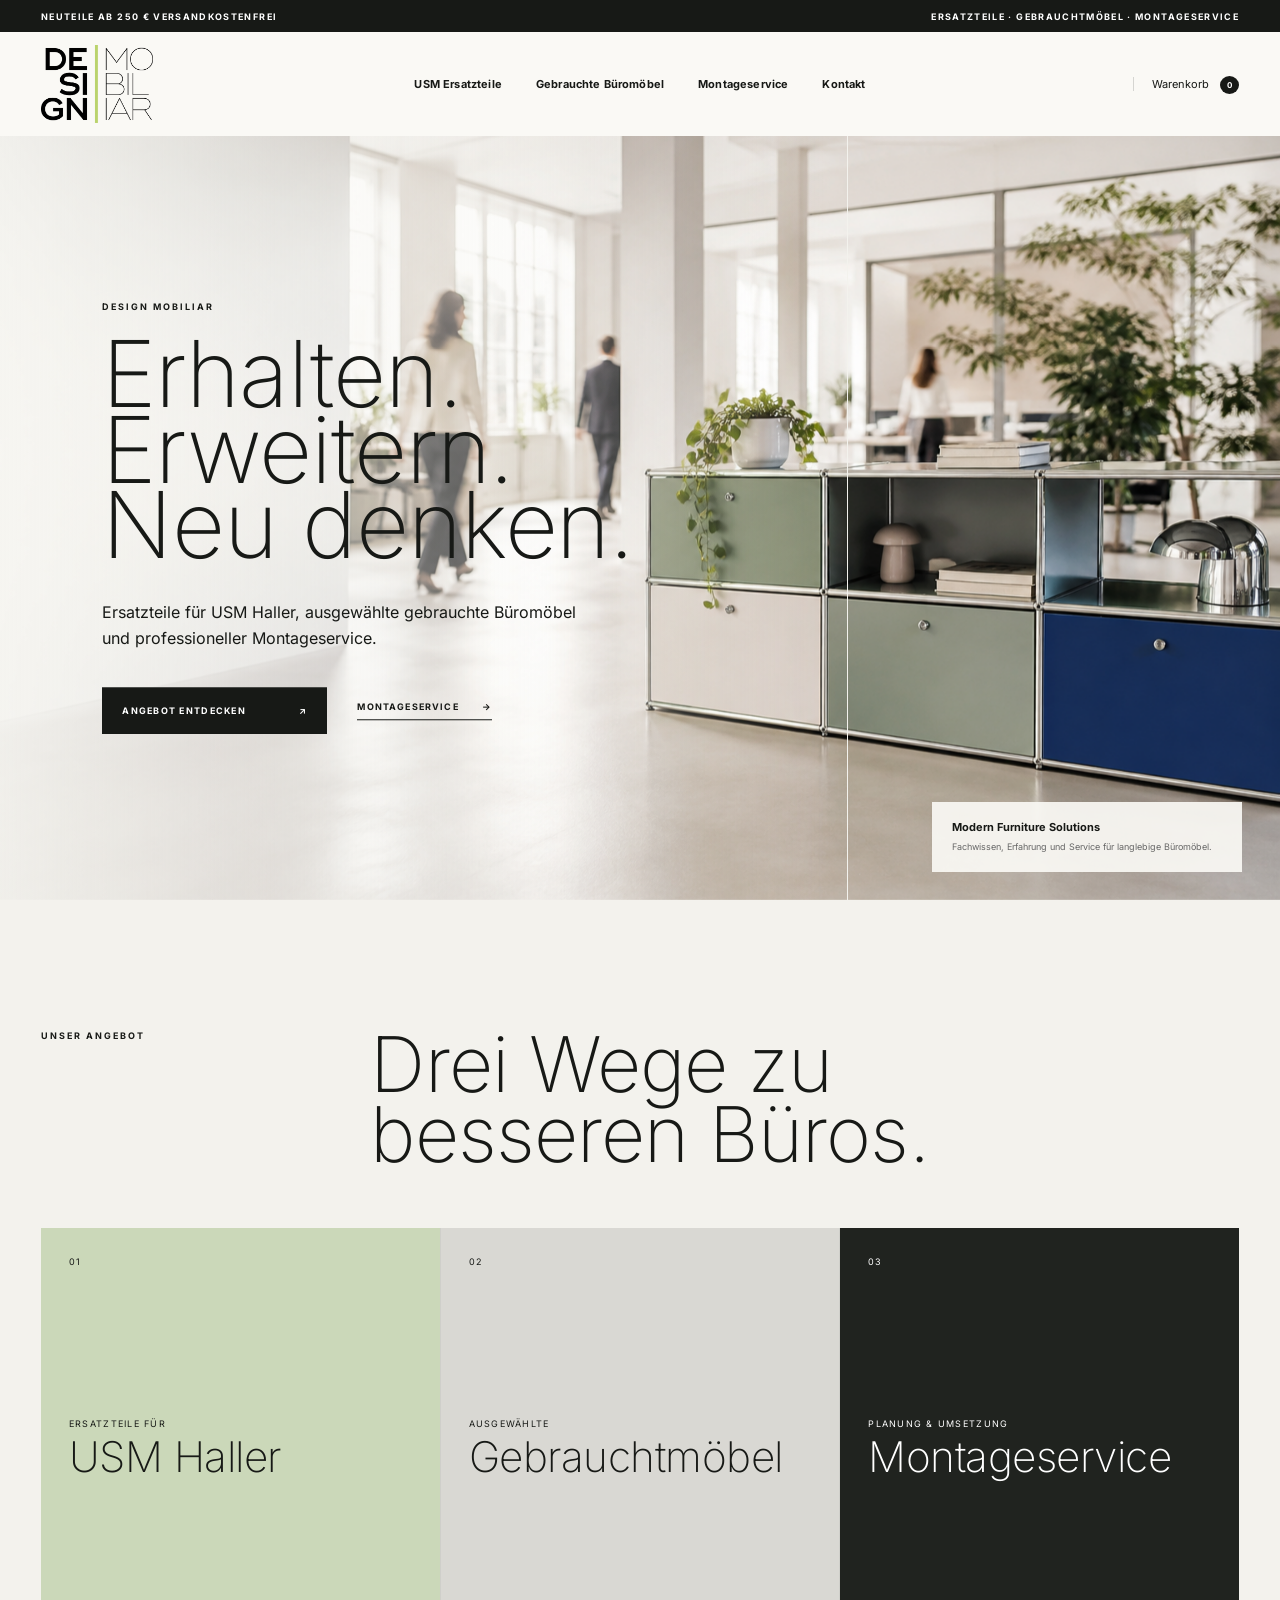
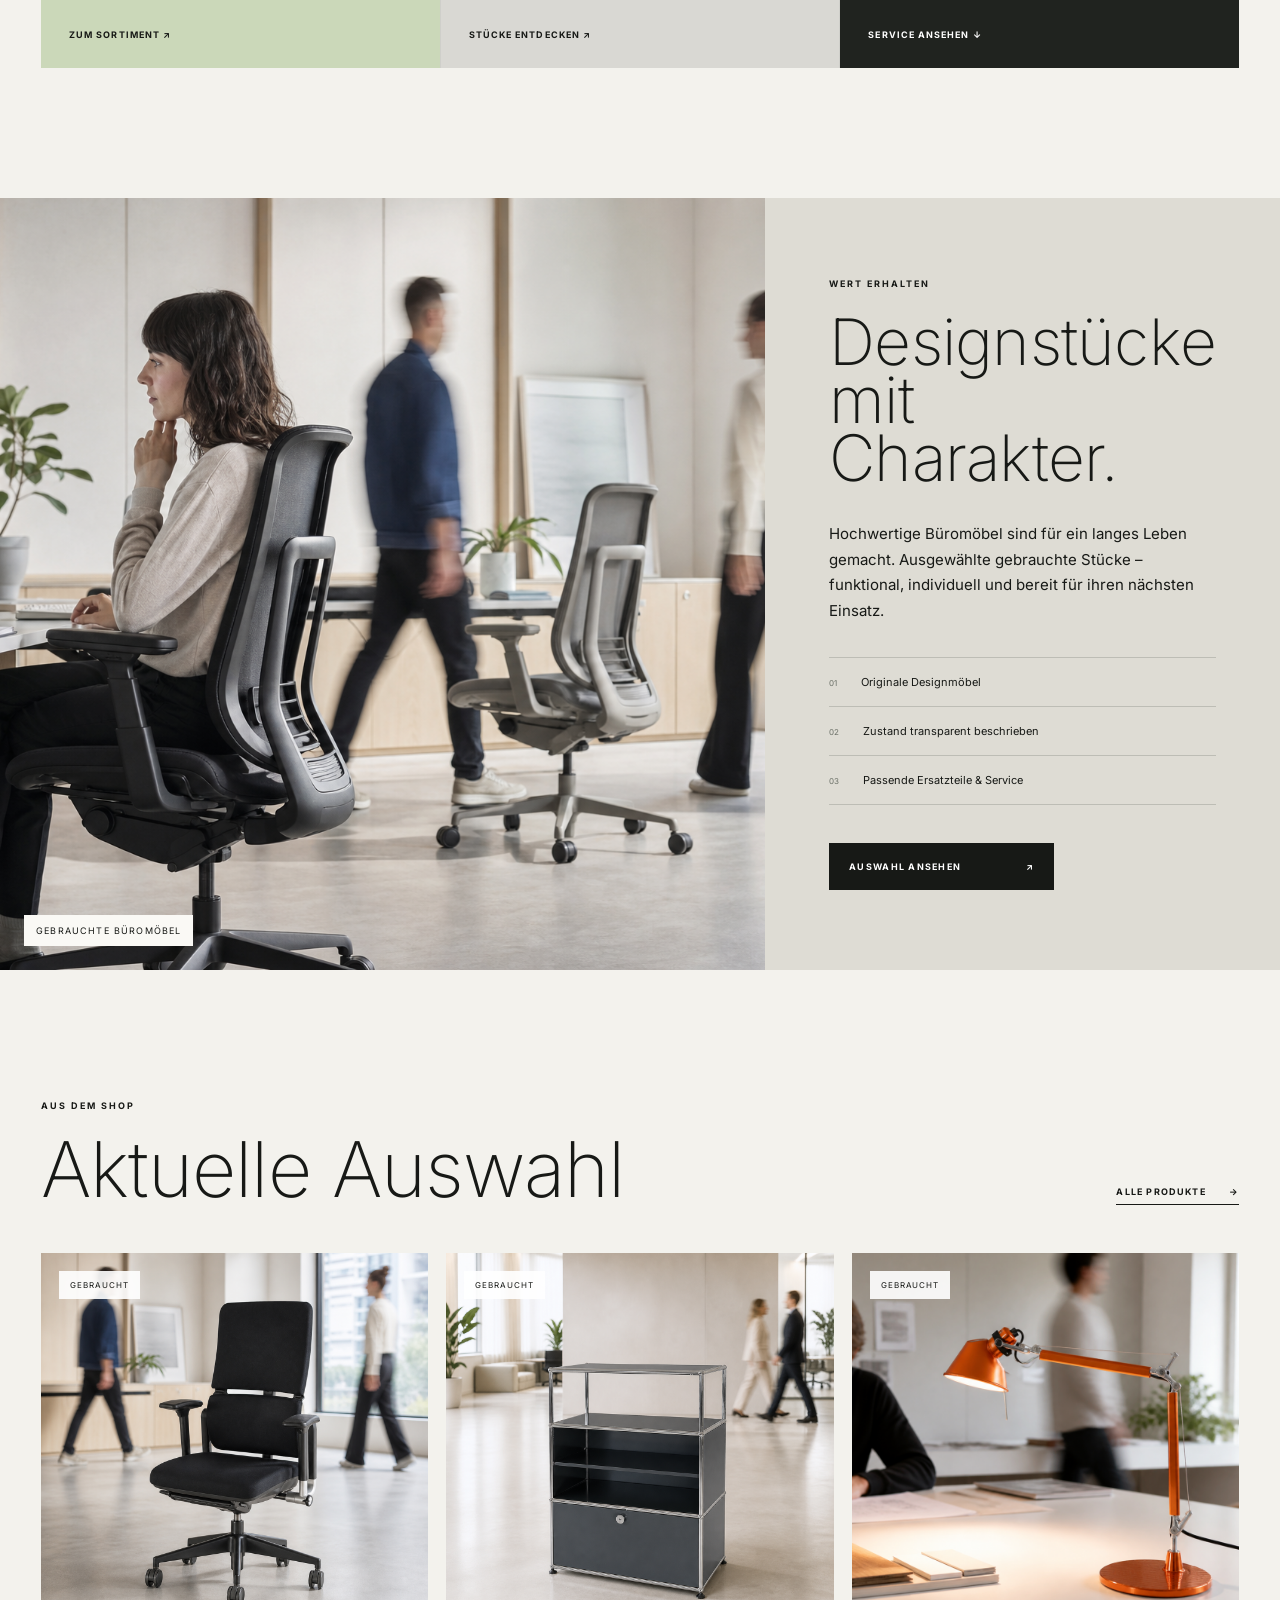
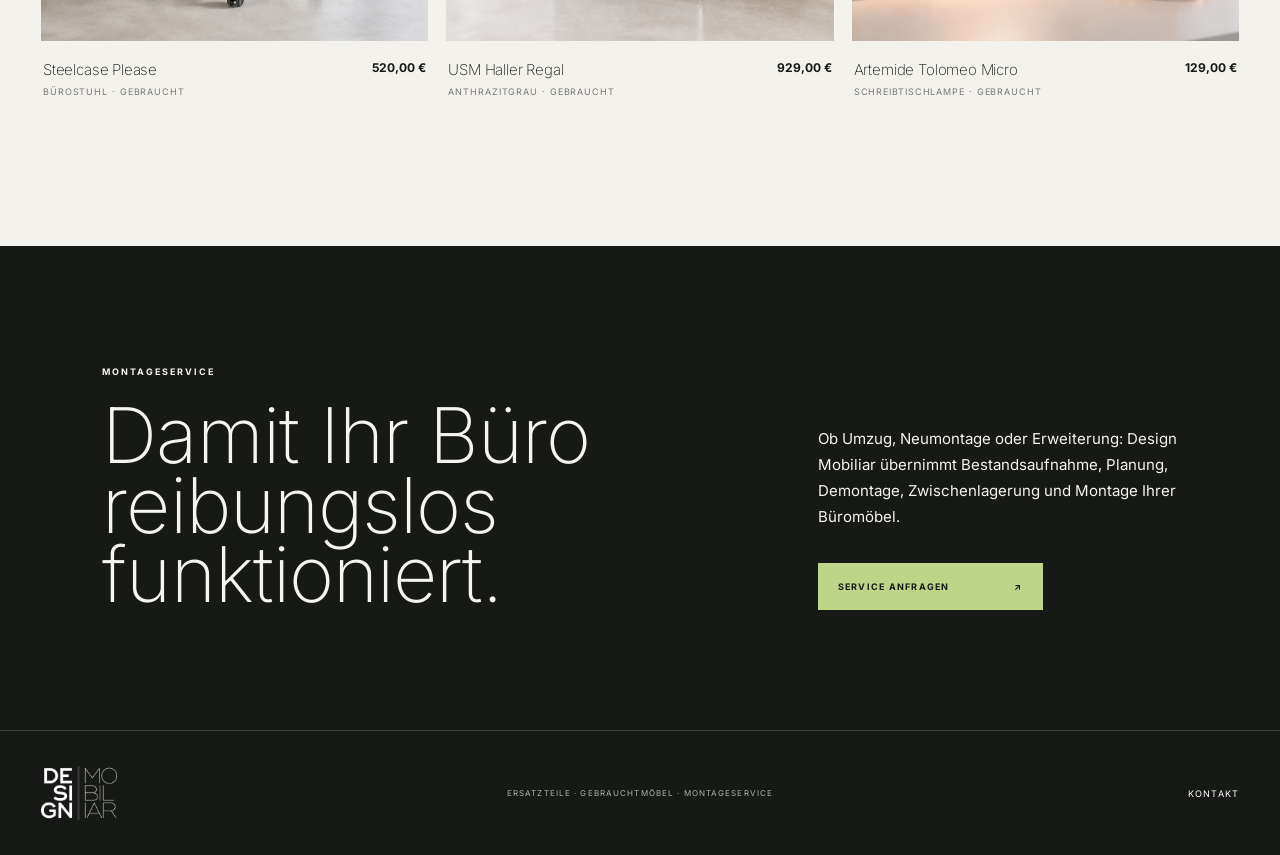
==== index.html @ 61efe017 "Add files via upload" ====
<!doctype html>
<html lang="de">
<head>
  <meta charset="utf-8">
  <meta name="viewport" content="width=device-width, initial-scale=1">
  <meta name="description" content="Design Mobiliar – Ersatzteile, gebrauchte Büromöbel und Montageservice.">
  <title>Design Mobiliar – Layout</title>
  <link rel="stylesheet" href="styles.css">
  <script src="script.js" defer></script>
</head>
<body>
  <div class="topline"><span>Neuteile ab 250 € versandkostenfrei</span><span>Ersatzteile · Gebrauchtmöbel · Montageservice</span></div>
  <header class="nav">
    <a href="#top" aria-label="Design Mobiliar Startseite"><img class="logo" src="assets/logo.png" alt="Design Mobiliar"></a>
    <button class="menu-button" type="button" aria-expanded="false" aria-controls="main-nav">Menü</button>
    <nav id="main-nav"><a href="#angebot">USM Ersatzteile</a><a href="#gebraucht">Gebrauchte Büromöbel</a><a href="#montage">Montageservice</a><a href="#kontakt">Kontakt</a></nav>
    <a class="cart" href="#">Warenkorb <b>0</b></a>
  </header>

  <main id="top">
    <section class="hero">
      <img src="assets/usm-office.png" alt="Helles modernes Büro mit modularen Möbeln und Menschen in Bewegung">
      <div class="hero-copy">
        <p class="eyebrow hero-line">Design Mobiliar</p>
        <h1 class="hero-line">Erhalten.<br>Erweitern.<br>Neu denken.</h1>
        <p class="lead hero-line">Ersatzteile für USM Haller, ausgewählte gebrauchte Büromöbel und professioneller Montageservice.</p>
        <div class="button-row hero-line"><a class="button" href="#angebot">Angebot entdecken <span>↗</span></a><a class="text-link" href="#montage">Montageservice <span>→</span></a></div>
      </div>
      <aside class="hero-note"><strong>Modern Furniture Solutions</strong><span>Fachwissen, Erfahrung und Service für langlebige Büromöbel.</span></aside>
    </section>

    <section class="paths" id="angebot">
      <div class="section-heading reveal"><p class="eyebrow">Unser Angebot</p><h2>Drei Wege zu<br>besseren Büros.</h2></div>
      <div class="path-grid">
        <a class="path reveal" href="#"><span>01</span><div><p>Ersatzteile für</p><h3>USM Haller</h3></div><b>Zum Sortiment ↗</b></a>
        <a class="path path-used reveal" href="#gebraucht"><span>02</span><div><p>Ausgewählte</p><h3>Gebrauchtmöbel</h3></div><b>Stücke entdecken ↗</b></a>
        <a class="path path-service reveal" href="#montage"><span>03</span><div><p>Planung & Umsetzung</p><h3>Montageservice</h3></div><b>Service ansehen ↓</b></a>
      </div>
    </section>

    <section class="editorial" id="gebraucht">
      <div class="editorial-image reveal-image"><img src="assets/steelcase-office.png" alt="Helles Büro mit ergonomischen Bürostühlen und Menschen in Bewegung"><span>Gebrauchte Büromöbel</span></div>
      <div class="editorial-copy reveal"><p class="eyebrow">Wert erhalten</p><h2>Designstücke<br>mit Charakter.</h2><p>Hochwertige Büromöbel sind für ein langes Leben gemacht. Ausgewählte gebrauchte Stücke – funktional, individuell und bereit für ihren nächsten Einsatz.</p><ul><li><span>01</span>Originale Designmöbel</li><li><span>02</span>Zustand transparent beschrieben</li><li><span>03</span>Passende Ersatzteile & Service</li></ul><a class="button" href="#produkte">Auswahl ansehen <span>↗</span></a></div>
    </section>

    <section class="products" id="produkte">
      <div class="product-heading reveal"><div><p class="eyebrow">Aus dem Shop</p><h2>Aktuelle Auswahl</h2></div><a class="text-link" href="#">Alle Produkte <span>→</span></a></div>
      <div class="product-grid">
        <article class="product reveal"><div class="product-image"><img src="assets/home-product-steelcase.png" alt="Steelcase Please Bürostuhl in heller Büroumgebung"><span>Gebraucht</span></div><div class="product-info"><div><h3>Steelcase Please</h3><p>Bürostuhl · gebraucht</p></div><strong>520,00 €</strong></div></article>
        <a class="product reveal" href="https://design-mobiliar.com/products/usm-haller-regal-mit-aufsatz-und-zwischentablar-anthrazitgrau"><div class="product-image"><img src="assets/home-product-usm.png" alt="Anthrazitgraues USM Haller Regal in heller Büroumgebung"><span>Gebraucht</span></div><div class="product-info"><div><h3>USM Haller Regal</h3><p>Anthrazitgrau · gebraucht</p></div><strong>929,00 €</strong></div></a>
        <a class="product reveal" href="produkt-artemide.html"><div class="product-image"><img src="assets/artemide-office-02_homepage.png" alt="Artemide Tolomeo Micro in heller Büroumgebung"><span>Gebraucht</span></div><div class="product-info"><div><h3>Artemide Tolomeo Micro</h3><p>Schreibtischlampe · gebraucht</p></div><strong>129,00 €</strong></div></a>
      </div>
    </section>

    <section class="service" id="montage"><div class="reveal"><p class="eyebrow">Montageservice</p><h2>Damit Ihr Büro<br>reibungslos funktioniert.</h2></div><div class="service-copy reveal"><p>Ob Umzug, Neumontage oder Erweiterung: Design Mobiliar übernimmt Bestandsaufnahme, Planung, Demontage, Zwischenlagerung und Montage Ihrer Büromöbel.</p><a class="button button-light" href="#kontakt">Service anfragen <span>↗</span></a></div></section>
  </main>

  <footer id="kontakt"><img src="assets/logo.png" alt="Design Mobiliar"><p>Ersatzteile · Gebrauchtmöbel · Montageservice</p><a href="mailto:info@design-mobiliar.com">Kontakt</a></footer>
</body>
</html>
---- styles.css ----
@font-face{font-family:Inter;src:url('assets/inter-200.ttf') format('truetype');font-style:normal;font-weight:200;font-display:swap}
@font-face{font-family:Inter;src:url('assets/inter-400.ttf') format('truetype');font-style:normal;font-weight:400;font-display:swap}
@font-face{font-family:Inter;src:url('assets/inter-600.ttf') format('truetype');font-style:normal;font-weight:600;font-display:swap}
@font-face{font-family:Inter;src:url('assets/inter-700.ttf') format('truetype');font-style:normal;font-weight:700;font-display:swap}
:root{--ink:#171916;--paper:#f3f2ed;--white:#faf9f5;--sage:#cbd8b9;--acid:#bdd489;--line:rgba(23,25,22,.16)}
*{box-sizing:border-box}html{scroll-behavior:smooth}body{margin:0;background:var(--paper);color:var(--ink);font-family:Arial,Helvetica,sans-serif}a{color:inherit;text-decoration:none}img{display:block;width:100%}.topline{height:32px;padding:0 3.2vw;background:var(--ink);color:#fff;display:flex;align-items:center;justify-content:space-between;font-size:9px;font-weight:700;letter-spacing:.15em;text-transform:uppercase}.nav{height:104px;padding:0 3.2vw;background:var(--white);display:grid;grid-template-columns:1fr auto 1fr;align-items:center}.logo{width:112px}.nav nav{display:flex;gap:34px;font-size:11px;font-weight:700;letter-spacing:.015em}.nav nav a{position:relative}.nav nav a::after{content:"";position:absolute;left:0;right:100%;bottom:-9px;height:1px;background:currentColor;transition:right .3s}.nav nav a:hover::after{right:0}.cart{justify-self:end;border-left:1px solid var(--line);padding-left:18px;font-size:11px}.cart b{margin-left:8px;background:var(--ink);color:#fff;border-radius:50%;padding:4px 7px;font-size:8px}.menu-button{display:none;border:0;background:transparent;font:inherit}.hero{position:relative;height:min(780px,calc(100vh - 136px));min-height:630px;overflow:hidden}.hero>img{height:100%;object-fit:cover;animation:hero-image 1.5s cubic-bezier(.22,1,.36,1) both}.hero::after{content:"";position:absolute;inset:0;background:linear-gradient(90deg,rgba(247,246,241,.88),rgba(247,246,241,.34) 40%,transparent 65%)}.hero-copy{position:absolute;z-index:2;left:8vw;top:50%;transform:translateY(-50%);max-width:650px}.eyebrow{margin:0 0 24px;font-size:9px;font-weight:700;letter-spacing:.22em;text-transform:uppercase}.hero h1,.section-heading h2,.editorial h2,.product-heading h2,.service h2{margin:0;font-weight:300;letter-spacing:-.035em;line-height:.91}.hero h1{font-size:clamp(62px,7.2vw,112px);line-height:.82;letter-spacing:-.025em}.lead{max-width:485px;margin:36px 0;font-size:16px;line-height:1.65}.hero-line{animation:hero-reveal .95s cubic-bezier(.22,1,.36,1) both}.hero-line:nth-child(1){animation-delay:.08s}.hero-line:nth-child(2){animation-delay:.18s}.hero-line:nth-child(3){animation-delay:.33s}.hero-line:nth-child(4){animation-delay:.46s}.button-row{display:flex;align-items:center;gap:30px}.button{display:inline-flex;align-items:center;justify-content:space-between;gap:44px;min-width:225px;padding:18px 20px;background:var(--ink);color:#fff;font-size:9px;font-weight:700;letter-spacing:.14em;text-transform:uppercase}.button span,.text-link span{display:inline-block;transition:transform .3s}.button:hover span,.text-link:hover span{transform:translate(4px,-2px)}.text-link{padding-bottom:7px;border-bottom:1px solid;font-size:9px;font-weight:700;letter-spacing:.13em;text-transform:uppercase}.text-link span{margin-left:20px}.hero-note{position:absolute;z-index:2;right:3vw;bottom:28px;width:310px;padding:18px 20px;background:rgba(250,249,245,.92);display:flex;flex-direction:column;gap:7px}.hero-note strong{font-size:11px}.hero-note span{font-size:9px;line-height:1.4;color:#666}.paths,.products{padding:130px 3.2vw}.section-heading{display:grid;grid-template-columns:.55fr 1.45fr;margin-bottom:58px}.section-heading h2,.product-heading h2{font-size:clamp(52px,6vw,91px)}.path-grid{display:grid;grid-template-columns:repeat(3,1fr);gap:1px;background:var(--line)}.path{min-height:440px;padding:28px;background:var(--sage);display:flex;flex-direction:column;justify-content:space-between;transition:transform .35s}.path:hover{transform:translateY(-7px)}.path>span,.path b{font-size:9px;letter-spacing:.12em;text-transform:uppercase}.path p{margin:0 0 8px;font-size:9px;letter-spacing:.14em;text-transform:uppercase}.path h3{margin:0;font-size:clamp(32px,3.3vw,50px);font-weight:300;letter-spacing:-.025em;line-height:.95}.path-used{background:#d9d8d3}.path-service{background:#20231f;color:#fff}.editorial{display:grid;grid-template-columns:1.3fr .7fr;min-height:760px;background:#dedcd4}.editorial-image{position:relative;overflow:hidden}.editorial-image img{height:100%;object-fit:cover;transition:transform 1.2s cubic-bezier(.22,1,.36,1)}.editorial-image.visible img{transform:scale(1)}.editorial-image span{position:absolute;left:24px;bottom:24px;padding:10px 12px;background:var(--white);font-size:9px;letter-spacing:.13em;text-transform:uppercase}.editorial-copy{padding:80px 5vw;display:flex;flex-direction:column;justify-content:center}.editorial h2{font-size:clamp(48px,5vw,76px)}.editorial-copy>p:not(.eyebrow){max-width:440px;margin:34px 0;font-size:15px;line-height:1.7}.editorial ul{list-style:none;margin:0 0 38px;padding:0;border-top:1px solid var(--line)}.editorial li{padding:17px 0;border-bottom:1px solid var(--line);font-size:11px}.editorial li span{margin-right:24px;font-size:8px;color:#6b7067}.editorial .button{align-self:flex-start}.product-heading{display:flex;align-items:end;justify-content:space-between;margin-bottom:48px}.product-grid{display:grid;grid-template-columns:repeat(3,1fr);gap:18px}.product-image{position:relative;aspect-ratio:1/1.08;background:#fff;overflow:hidden}.product-image img{height:100%;object-fit:contain;transition:transform .45s}.product:hover img{transform:scale(1.035)}.product-image span{position:absolute;top:18px;left:18px;padding:9px 11px;background:rgba(255,255,255,.9);font-size:8px;letter-spacing:.12em;text-transform:uppercase}.product-info{padding:19px 2px;display:flex;justify-content:space-between;gap:16px}.product-info h3{margin:0 0 7px;font-size:15px}.product-info p{margin:0;color:#777;font-size:9px;letter-spacing:.1em;text-transform:uppercase}.product-info strong{font-size:12px;white-space:nowrap}.service{padding:120px 8vw;background:var(--ink);color:#f5f4ef;display:grid;grid-template-columns:1.25fr .75fr;gap:9vw;align-items:end}.service h2{font-size:clamp(52px,6vw,88px)}.service-copy p{margin:0 0 34px;font-size:15px;line-height:1.72}.button-light{background:var(--acid);color:var(--ink)}footer{padding:35px 3.2vw;background:var(--ink);color:#fff;border-top:1px solid rgba(255,255,255,.18);display:grid;grid-template-columns:1fr auto 1fr;align-items:center}footer img{width:76px;filter:invert(1) grayscale(1)}footer p{font-size:8px;letter-spacing:.14em;text-transform:uppercase;color:#aeb1a9}footer>a{justify-self:end;font-size:9px;letter-spacing:.13em;text-transform:uppercase}.reveal{opacity:0;transform:translateY(45px);transition:opacity .8s cubic-bezier(.22,1,.36,1) var(--delay,0ms),transform .8s cubic-bezier(.22,1,.36,1) var(--delay,0ms)}.reveal.visible{opacity:1;transform:none}.reveal-image{opacity:.25;transition:opacity 1.1s}.reveal-image img{transform:scale(1.045)}.reveal-image.visible{opacity:1}
@keyframes hero-reveal{from{opacity:0;transform:translateY(27px)}to{opacity:1;transform:none}}@keyframes hero-image{from{opacity:.3;transform:scale(1.04)}to{opacity:1;transform:none}}
@media(max-width:900px){.nav{grid-template-columns:1fr auto}.nav nav{display:none;position:absolute;z-index:10;top:136px;left:0;right:0;padding:28px;background:var(--white);flex-direction:column}.nav nav.open{display:flex}.menu-button{display:block}.cart{display:none}.hero h1{font-size:68px}.hero-note{display:none}.section-heading{grid-template-columns:1fr;gap:24px}.path-grid{grid-template-columns:1fr}.path{min-height:280px}.editorial{grid-template-columns:1fr}.editorial-image{min-height:600px}.product-grid{grid-template-columns:1fr 1fr}.product:last-child{display:none}.service{grid-template-columns:1fr;gap:50px}footer{grid-template-columns:1fr auto}footer p{display:none}}
@media(max-width:600px){.topline{justify-content:center}.topline span:last-child{display:none}.nav{height:86px}.logo{width:88px}.nav nav{top:118px}.hero{height:720px}.hero>img{object-position:61% center}.hero::after{background:linear-gradient(90deg,rgba(247,246,241,.92),rgba(247,246,241,.18))}.hero-copy{left:6vw;right:6vw}.hero h1{font-size:55px;letter-spacing:-.015em}.lead{font-size:14px}.button-row{align-items:flex-start;flex-direction:column}.paths,.products{padding:85px 5vw}.section-heading h2,.product-heading h2,.service h2{font-size:47px}.path{min-height:245px}.editorial-image{min-height:470px}.editorial-copy{padding:75px 6vw}.product-heading{align-items:flex-start;gap:28px;flex-direction:column}.product-grid{grid-template-columns:1fr}.product:last-child{display:block}.service{padding:85px 6vw}footer{grid-template-columns:1fr;gap:25px}footer>a{justify-self:start}}
@media(prefers-reduced-motion:reduce){html{scroll-behavior:auto}.hero-line,.hero>img{animation:none}.reveal,.reveal-image{opacity:1;transform:none;transition:none}.reveal-image img{transform:none}.button span,.text-link span,.path,.product-image img{transition:none}}

/* Typography */
body{font-family:Inter,Arial,Helvetica,sans-serif}
h1,h2,h3,.hero h1,.section-heading h2,.editorial h2,.product-heading h2,.service h2,.path h3,.product-info h3{font-family:Inter,Arial,Helvetica,sans-serif;font-weight:200;letter-spacing:-.012em}

/* Product detail */
.product-page{background:var(--paper)}.breadcrumbs{padding:24px 3.2vw;border-top:1px solid var(--line);font-size:9px;letter-spacing:.09em;text-transform:uppercase;color:#777}.breadcrumbs span{padding:0 10px}.breadcrumbs strong{color:var(--ink);font-weight:600}.product-hero{display:grid;grid-template-columns:minmax(0,1.18fr) minmax(430px,.82fr);gap:5vw;padding:32px 3.2vw 120px}.product-gallery{position:sticky;top:24px;align-self:start}.gallery-stage{aspect-ratio:1.18/1;background:#ebeae5;overflow:hidden}.gallery-stage img{width:100%;height:100%;object-fit:cover;transition:opacity .18s,transform .5s}.gallery-stage img.changing{opacity:0;transform:scale(1.01)}.gallery-thumbs{display:grid;grid-template-columns:repeat(4,1fr);gap:10px;margin-top:10px}.gallery-thumbs button{position:relative;padding:0;border:0;background:#fff;aspect-ratio:1.2/1;overflow:hidden;cursor:pointer}.gallery-thumbs button::after{content:"";position:absolute;inset:0;border:1px solid transparent;transition:border-color .25s}.gallery-thumbs button.active::after{border-color:var(--ink)}.gallery-thumbs img{width:100%;height:100%;object-fit:cover}.product-summary{padding:42px 2vw 0}.product-summary h1{margin:0;font-size:clamp(58px,5.4vw,86px);font-weight:200;letter-spacing:-.012em;line-height:.92}.product-subtitle{margin:22px 0 34px;font-size:10px;letter-spacing:.13em;text-transform:uppercase;color:#70746d}.product-price{padding:24px 0;border-top:1px solid var(--line);border-bottom:1px solid var(--line);display:flex;flex-direction:column;gap:7px}.product-price strong{font-size:23px;font-weight:400}.product-price span{font-size:9px;color:#777}.product-intro{margin:32px 0;font-size:15px;line-height:1.72;max-width:520px}.purchase-row{display:grid;grid-template-columns:auto 72px 1fr;align-items:stretch;gap:10px;margin-bottom:22px}.purchase-row label{align-self:center;font-size:9px;letter-spacing:.12em;text-transform:uppercase}.purchase-row select{border:1px solid var(--line);background:transparent;text-align:center}.add-to-cart{border:0;background:var(--ink);color:#fff;padding:18px 20px;font:700 9px Inter,Arial,sans-serif;letter-spacing:.14em;text-transform:uppercase;display:flex;justify-content:space-between;cursor:pointer}.product-trust{display:flex;gap:18px;flex-wrap:wrap;padding-bottom:30px;font-size:9px;color:#5e635b}.product-summary details{border-top:1px solid var(--line)}.product-summary details:last-child{border-bottom:1px solid var(--line)}.product-summary summary{padding:19px 0;cursor:pointer;font-size:10px;font-weight:600;letter-spacing:.1em;text-transform:uppercase}.product-summary details>p{margin:0;padding:0 0 22px;font-size:12px;line-height:1.7;color:#62665f}.product-summary dl{margin:0;padding-bottom:22px}.product-summary dl div{display:flex;justify-content:space-between;gap:30px;padding:8px 0;font-size:11px}.product-summary dt{color:#777}.product-summary dd{margin:0;text-align:right}.product-story{padding:130px 8vw;display:grid;grid-template-columns:1.15fr .85fr;gap:10vw;align-items:end}.product-story h2,.product-back h2{margin:0;font-size:clamp(54px,6vw,90px);font-weight:200;letter-spacing:-.012em;line-height:.92}.product-story>p{font-size:17px;line-height:1.75}.product-mood-grid{display:grid;grid-template-columns:1fr 1fr;gap:1px;background:var(--line)}.product-mood-grid figure{position:relative;margin:0;aspect-ratio:1.16/1;overflow:hidden;background:#ddd}.product-mood-grid img{width:100%;height:100%;object-fit:cover;transition:transform 1.2s cubic-bezier(.22,1,.36,1)}.product-mood-grid figure.visible img{transform:scale(1)}.product-mood-grid figcaption{position:absolute;left:22px;bottom:22px;padding:10px 12px;background:rgba(250,249,245,.92);font-size:8px;letter-spacing:.13em;text-transform:uppercase}.product-back{padding:120px 8vw;background:var(--sage)}.product-back h2{margin-bottom:40px}
@media(max-width:980px){.product-hero{grid-template-columns:1fr;padding-bottom:80px}.product-gallery{position:static}.product-summary{padding:30px 0}.product-story{grid-template-columns:1fr;gap:42px}.product-mood-grid{grid-template-columns:1fr}}
@media(max-width:600px){.breadcrumbs{overflow:hidden;white-space:nowrap}.product-hero{padding:16px 5vw 70px}.gallery-stage{aspect-ratio:1/1}.gallery-thumbs{gap:6px}.product-summary h1{font-size:52px}.purchase-row{grid-template-columns:68px 1fr}.purchase-row label{display:none}.product-trust{flex-direction:column;gap:9px}.product-story{padding:85px 6vw}.product-story h2,.product-back h2{font-size:47px}.product-story>p{font-size:15px}.product-mood-grid figure{aspect-ratio:1/1.05}.product-back{padding:85px 6vw}}

/* Square Metro tile gallery */
.metro-gallery{display:grid;grid-template-columns:repeat(3,minmax(0,1fr));grid-template-rows:repeat(3,minmax(0,1fr));gap:8px;aspect-ratio:1;overflow:hidden}.metro-tile{position:relative;margin:0;min-width:0;min-height:0;overflow:hidden;background:#e7e6e1}.metro-tile-large{grid-column:span 2;grid-row:span 2}.metro-tile img{width:100%;height:100%;object-fit:cover;transition:transform .7s cubic-bezier(.22,1,.36,1)}.metro-tile:hover img{transform:scale(1.025)}.metro-tile figcaption{position:absolute;left:0;bottom:0;padding:9px 11px;background:rgba(250,249,245,.92);font-size:7px;font-weight:600;letter-spacing:.13em;text-transform:uppercase}.metro-color-tile{padding:16px;background:#db5d18;color:#fff;display:flex;flex-direction:column;justify-content:space-between}.metro-color-tile span{font-size:clamp(13px,1.25vw,20px);font-weight:200;line-height:1.02;letter-spacing:-.01em}.metro-color-tile b{font-size:7px;letter-spacing:.14em;text-transform:uppercase}.product-gallery.metro-gallery{position:sticky;top:24px}
@media(max-width:980px){.product-gallery.metro-gallery{position:static}}
@media(max-width:600px){.metro-gallery{gap:5px}.metro-color-tile{padding:10px}.metro-tile figcaption{padding:6px 7px;font-size:6px}}

/* Freer Metro composition: two large squares, two smaller squares */
.metro-gallery{grid-template-columns:repeat(2,minmax(0,1fr));grid-template-rows:none;grid-auto-rows:auto;aspect-ratio:auto;align-content:start}.metro-tile{aspect-ratio:1}.metro-tile-large{grid-column:1/-1;grid-row:auto}.product-gallery.metro-gallery{position:static}.product-summary{position:sticky;top:24px;align-self:start}.product-mood-grid figure{aspect-ratio:1}.product-mood-grid img{object-fit:cover}
@media(max-width:980px){.product-summary{position:static}}

/* Sticky, shrinking glass header */
.nav{position:sticky;top:0;z-index:100;transition:height .38s cubic-bezier(.22,1,.36,1),transform .38s cubic-bezier(.22,1,.36,1),background-color .38s,box-shadow .38s,backdrop-filter .38s}.nav .logo{transition:width .38s cubic-bezier(.22,1,.36,1)}.nav.is-scrolled{height:72px;background:rgba(250,249,245,.72);-webkit-backdrop-filter:blur(22px) saturate(145%);backdrop-filter:blur(22px) saturate(145%);box-shadow:0 1px 0 rgba(23,25,22,.1),0 12px 35px rgba(23,25,22,.035)}.nav.is-scrolled .logo{width:78px}.nav.is-hidden{transform:translateY(-110%)}

/* Near-white glass lightbox */
body.lightbox-open{overflow:hidden}.metro-gallery img[role="button"]{cursor:zoom-in;outline-offset:-3px}.lightbox{position:fixed;z-index:1000;inset:0;padding:28px;display:grid;grid-template-columns:72px minmax(0,1fr) 72px;align-items:center;background:rgba(250,250,248,.89);-webkit-backdrop-filter:blur(30px) saturate(125%);backdrop-filter:blur(30px) saturate(125%);opacity:0;visibility:hidden;transition:opacity .35s,visibility .35s}.lightbox.open{opacity:1;visibility:visible}.lightbox-stage{margin:0;width:100%;height:calc(100vh - 80px);display:grid;grid-template-rows:minmax(0,1fr) auto;justify-items:center}.lightbox-stage img{width:100%;height:100%;object-fit:contain;transform:scale(.985);opacity:1;transition:opacity .16s,transform .5s cubic-bezier(.22,1,.36,1)}.lightbox.open .lightbox-stage img{transform:scale(1)}.lightbox-stage img.changing{opacity:0}.lightbox-stage figcaption{width:100%;padding-top:14px;display:flex;justify-content:space-between;gap:30px;font-size:8px;letter-spacing:.12em;text-transform:uppercase}.lightbox-stage figcaption span{overflow:hidden;text-overflow:ellipsis;white-space:nowrap}.lightbox-stage figcaption b{font-weight:600}.lightbox button{border:0;background:rgba(255,255,255,.52);-webkit-backdrop-filter:blur(14px);backdrop-filter:blur(14px);color:var(--ink);cursor:pointer}.lightbox-arrow{width:48px;height:48px;border:1px solid rgba(23,25,22,.12)!important;font-size:19px;justify-self:center;transition:background .25s,transform .25s}.lightbox-arrow:hover{background:#fff;transform:scale(1.04)}.lightbox-close{position:absolute;right:28px;top:24px;padding:11px 14px;font:600 8px Inter,Arial,sans-serif;letter-spacing:.12em;text-transform:uppercase}
@media(max-width:600px){.nav.is-scrolled{height:64px}.nav.is-scrolled .logo{width:70px}.lightbox{padding:18px;grid-template-columns:42px minmax(0,1fr) 42px}.lightbox-stage{height:calc(100vh - 64px)}.lightbox-arrow{width:36px;height:36px}.lightbox-close{right:16px;top:14px}.lightbox-stage figcaption span{max-width:70%}}
@media(prefers-reduced-motion:reduce){.nav,.nav .logo,.lightbox,.lightbox-stage img,.lightbox-arrow{transition:none}}

/* Homepage product cards: edge-to-edge square imagery */
.products .product-image{aspect-ratio:1;background:#e9e8e3}.products .product-image img{width:100%;height:100%;object-fit:cover}

/* Gentle enlargement for the three offer tiles */
.path-grid{overflow:visible}.path{position:relative;z-index:1;transform-origin:center;transition:transform .45s cubic-bezier(.22,1,.36,1)}.path:hover{z-index:3;transform:scale(1.025)}
@media(hover:none){.path:hover{transform:none}}
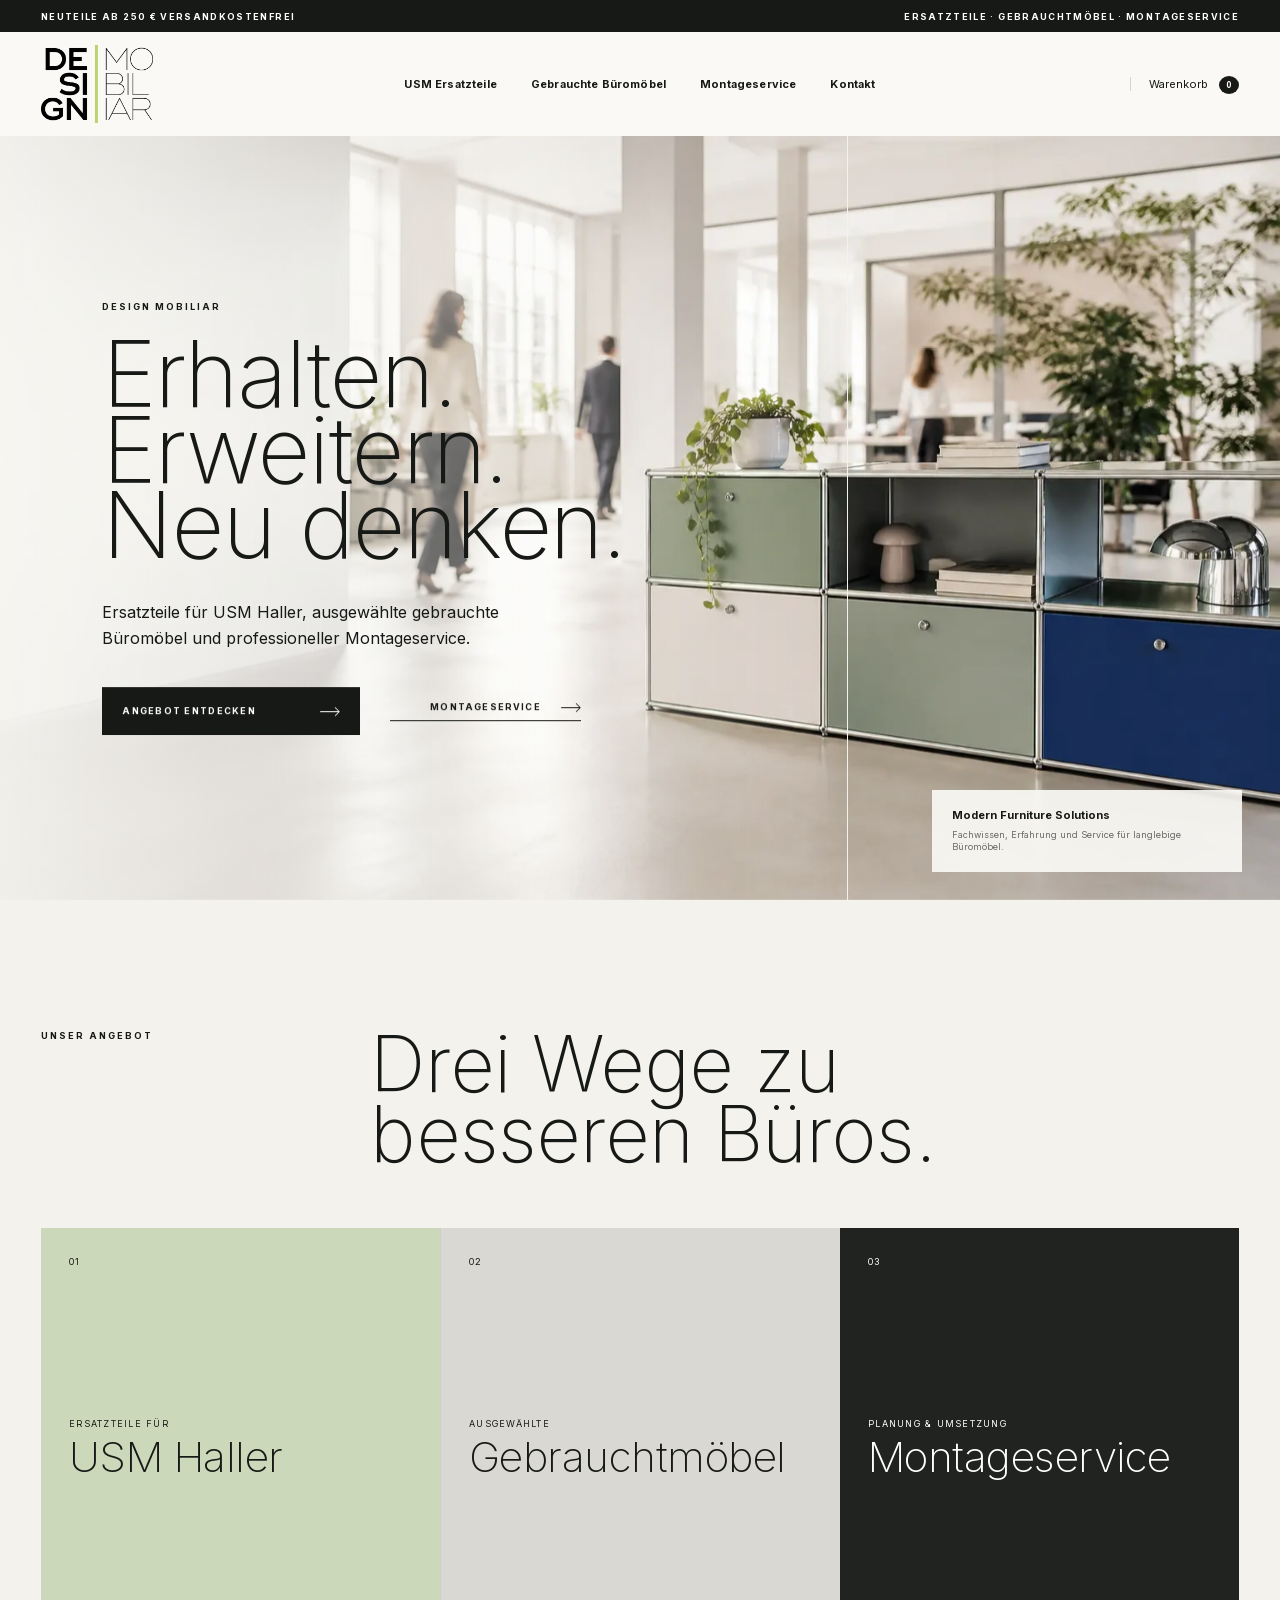
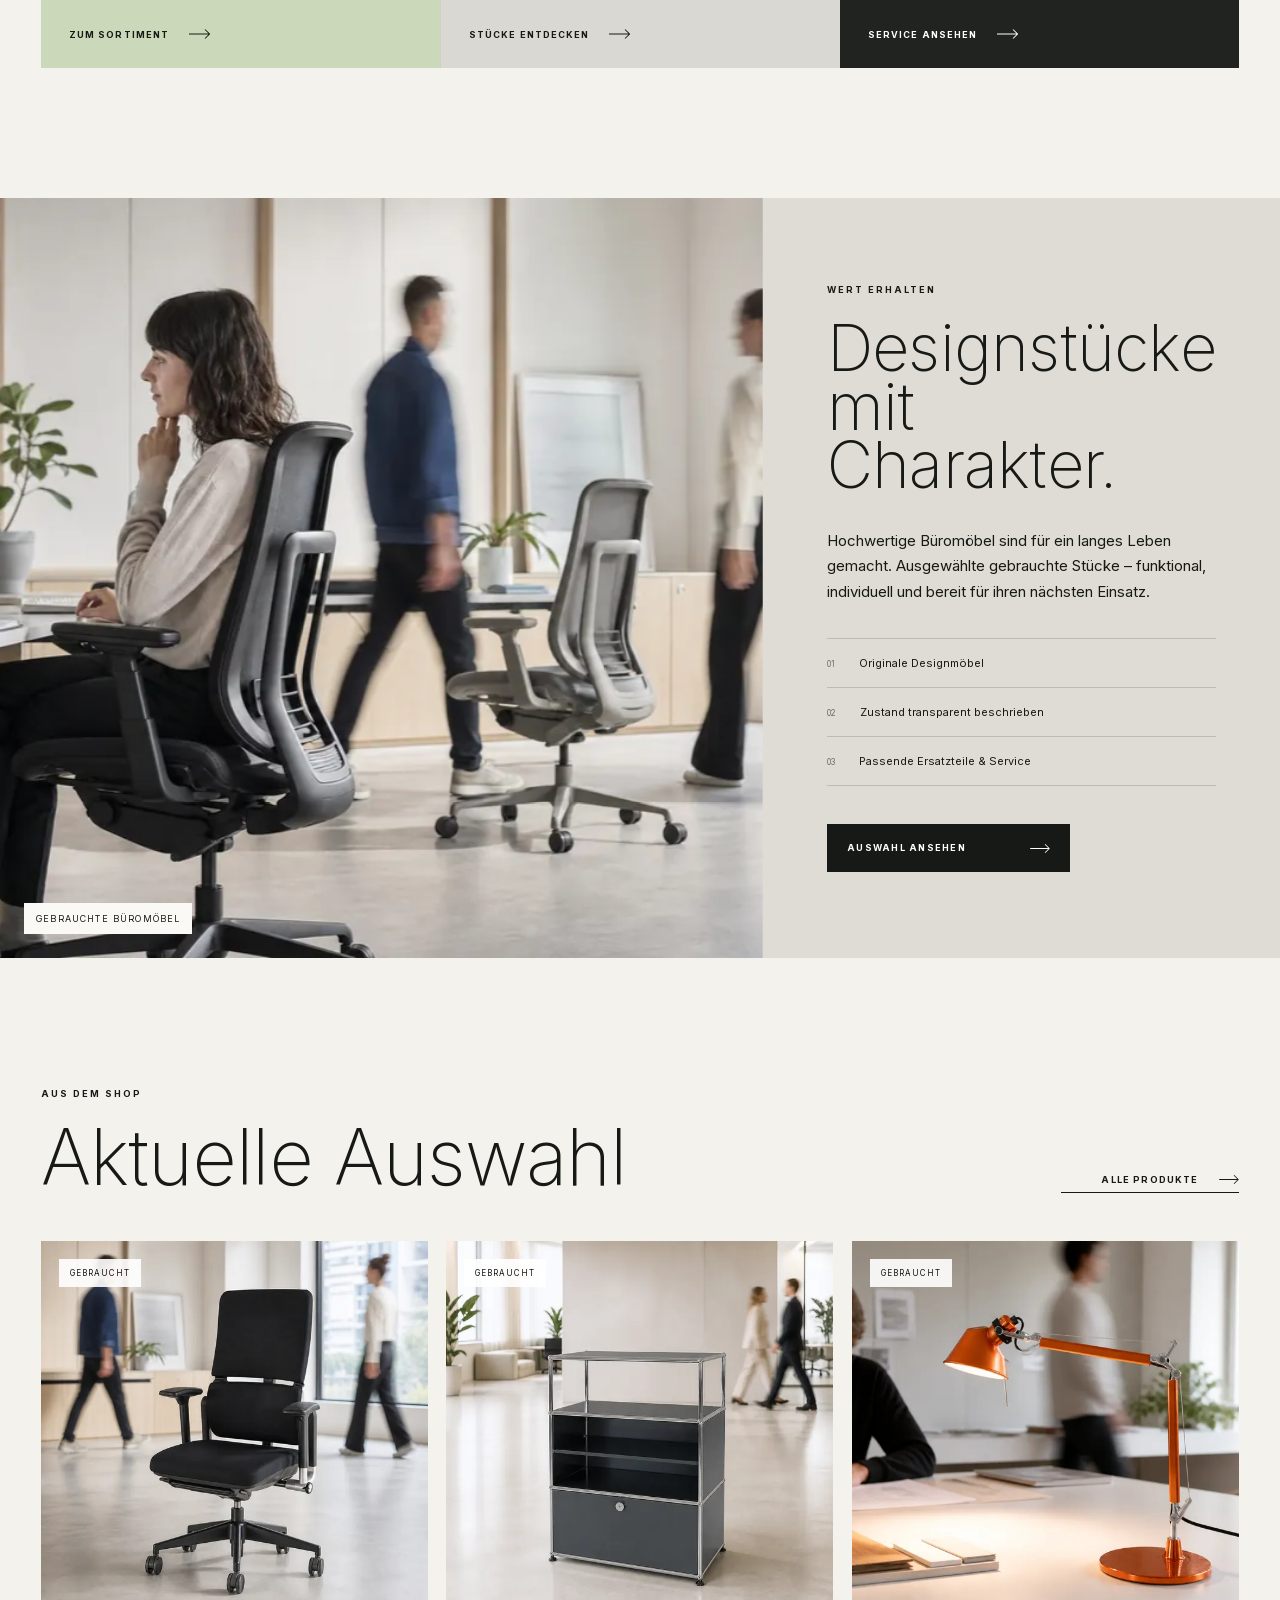
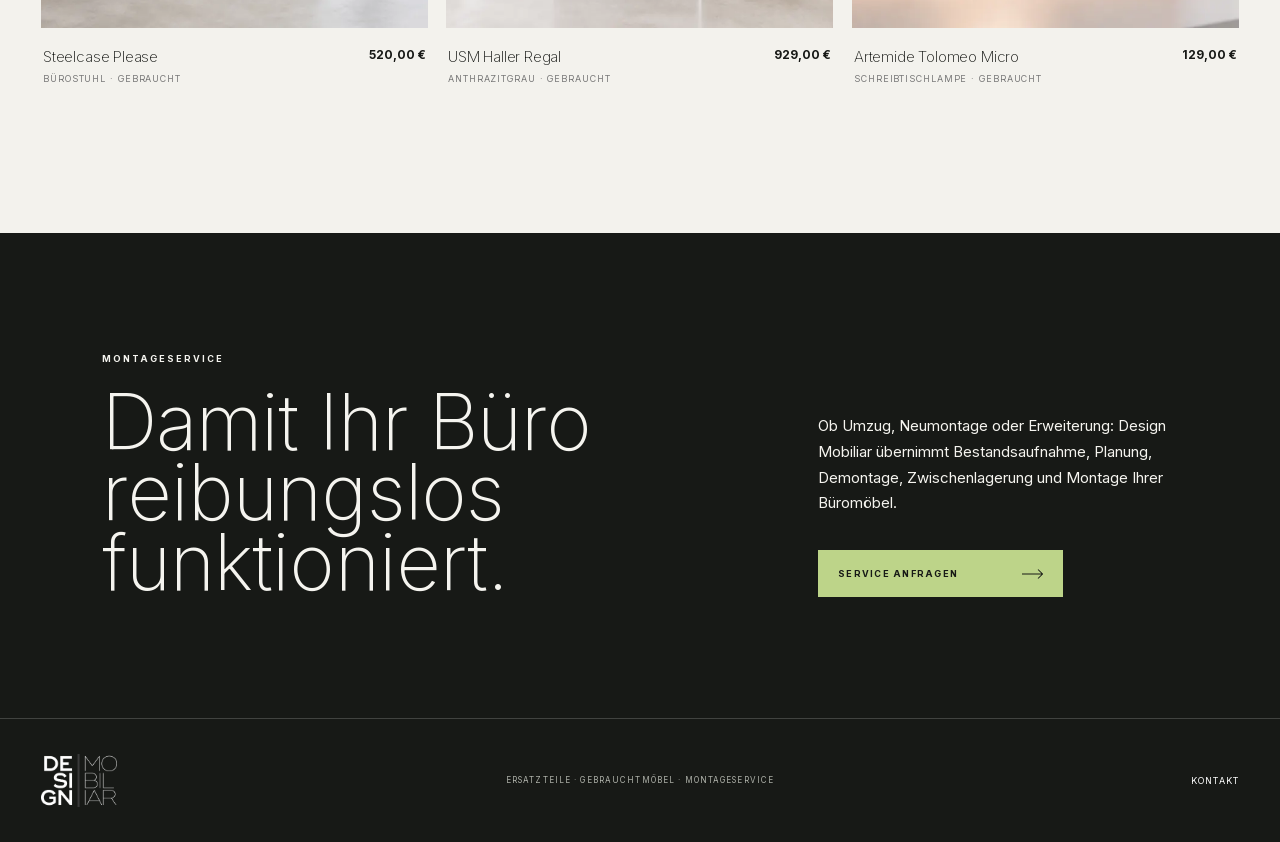
==== commit 7d49818d: "Add files via upload" ====
--- a/index.html
+++ b/index.html
@@ -5,6 +5,11 @@
   <meta name="viewport" content="width=device-width, initial-scale=1">
   <meta name="description" content="Design Mobiliar – Ersatzteile, gebrauchte Büromöbel und Montageservice.">
   <title>Design Mobiliar – Layout</title>
+  <link rel="preload" href="assets/inter-200.woff2" as="font" type="font/woff2" crossorigin>
+  <link rel="preload" href="assets/inter-400.woff2" as="font" type="font/woff2" crossorigin>
+  <link rel="preload" href="assets/inter-600.woff2" as="font" type="font/woff2" crossorigin>
+  <link rel="preload" href="assets/inter-700.woff2" as="font" type="font/woff2" crossorigin>
+  <link rel="preload" as="image" href="assets/optimized/usm-office-1536.webp" imagesrcset="assets/optimized/usm-office-640.webp 640w, assets/optimized/usm-office-960.webp 960w, assets/optimized/usm-office-1536.webp 1536w" imagesizes="100vw" fetchpriority="high">
   <link rel="stylesheet" href="styles.css">
   <script src="script.js" defer></script>
 </head>
@@ -12,19 +17,19 @@
   <div class="topline"><span>Neuteile ab 250 € versandkostenfrei</span><span>Ersatzteile · Gebrauchtmöbel · Montageservice</span></div>
   <header class="nav">
     <a href="#top" aria-label="Design Mobiliar Startseite"><img class="logo" src="assets/logo.png" alt="Design Mobiliar"></a>
-    <button class="menu-button" type="button" aria-expanded="false" aria-controls="main-nav">Menü</button>
+    <button class="menu-button" type="button" aria-expanded="false" aria-controls="main-nav" aria-label="Menü öffnen"><span></span><span></span><span></span></button>
     <nav id="main-nav"><a href="#angebot">USM Ersatzteile</a><a href="#gebraucht">Gebrauchte Büromöbel</a><a href="#montage">Montageservice</a><a href="#kontakt">Kontakt</a></nav>
     <a class="cart" href="#">Warenkorb <b>0</b></a>
   </header>
 
   <main id="top">
     <section class="hero">
-      <img src="assets/usm-office.png" alt="Helles modernes Büro mit modularen Möbeln und Menschen in Bewegung">
+      <img src="assets/optimized/usm-office-1536.webp" srcset="assets/optimized/usm-office-640.webp 640w, assets/optimized/usm-office-960.webp 960w, assets/optimized/usm-office-1536.webp 1536w" sizes="100vw" width="1536" height="1024" fetchpriority="high" decoding="async" alt="Helles modernes Büro mit modularen Möbeln und Menschen in Bewegung">
       <div class="hero-copy">
         <p class="eyebrow hero-line">Design Mobiliar</p>
         <h1 class="hero-line">Erhalten.<br>Erweitern.<br>Neu denken.</h1>
         <p class="lead hero-line">Ersatzteile für USM Haller, ausgewählte gebrauchte Büromöbel und professioneller Montageservice.</p>
-        <div class="button-row hero-line"><a class="button" href="#angebot">Angebot entdecken <span>↗</span></a><a class="text-link" href="#montage">Montageservice <span>→</span></a></div>
+        <div class="button-row hero-line"><a class="button" href="#angebot"><span class="cta-label"><span>Angebot entdecken</span><i aria-hidden="true">Angebot entdecken</i></span><span class="cta-arrow" aria-hidden="true"></span></a><a class="text-link" href="#montage"><span class="cta-label"><span>Montageservice</span><i aria-hidden="true">Montageservice</i></span><span class="cta-arrow" aria-hidden="true"></span></a></div>
       </div>
       <aside class="hero-note"><strong>Modern Furniture Solutions</strong><span>Fachwissen, Erfahrung und Service für langlebige Büromöbel.</span></aside>
     </section>
@@ -32,27 +37,27 @@
     <section class="paths" id="angebot">
       <div class="section-heading reveal"><p class="eyebrow">Unser Angebot</p><h2>Drei Wege zu<br>besseren Büros.</h2></div>
       <div class="path-grid">
-        <a class="path reveal" href="#"><span>01</span><div><p>Ersatzteile für</p><h3>USM Haller</h3></div><b>Zum Sortiment ↗</b></a>
-        <a class="path path-used reveal" href="#gebraucht"><span>02</span><div><p>Ausgewählte</p><h3>Gebrauchtmöbel</h3></div><b>Stücke entdecken ↗</b></a>
-        <a class="path path-service reveal" href="#montage"><span>03</span><div><p>Planung & Umsetzung</p><h3>Montageservice</h3></div><b>Service ansehen ↓</b></a>
+        <a class="path reveal" href="#"><span>01</span><div><p>Ersatzteile für</p><h3>USM Haller</h3></div><b><span class="cta-label"><span>Zum Sortiment</span><i aria-hidden="true">Zum Sortiment</i></span><span class="cta-arrow" aria-hidden="true"></span></b></a>
+        <a class="path path-used reveal" href="#gebraucht"><span>02</span><div><p>Ausgewählte</p><h3>Gebrauchtmöbel</h3></div><b><span class="cta-label"><span>Stücke entdecken</span><i aria-hidden="true">Stücke entdecken</i></span><span class="cta-arrow" aria-hidden="true"></span></b></a>
+        <a class="path path-service reveal" href="#montage"><span>03</span><div><p>Planung & Umsetzung</p><h3>Montageservice</h3></div><b><span class="cta-label"><span>Service ansehen</span><i aria-hidden="true">Service ansehen</i></span><span class="cta-arrow" aria-hidden="true"></span></b></a>
       </div>
     </section>
 
     <section class="editorial" id="gebraucht">
-      <div class="editorial-image reveal-image"><img src="assets/steelcase-office.png" alt="Helles Büro mit ergonomischen Bürostühlen und Menschen in Bewegung"><span>Gebrauchte Büromöbel</span></div>
-      <div class="editorial-copy reveal"><p class="eyebrow">Wert erhalten</p><h2>Designstücke<br>mit Charakter.</h2><p>Hochwertige Büromöbel sind für ein langes Leben gemacht. Ausgewählte gebrauchte Stücke – funktional, individuell und bereit für ihren nächsten Einsatz.</p><ul><li><span>01</span>Originale Designmöbel</li><li><span>02</span>Zustand transparent beschrieben</li><li><span>03</span>Passende Ersatzteile & Service</li></ul><a class="button" href="#produkte">Auswahl ansehen <span>↗</span></a></div>
+      <div class="editorial-image reveal-image"><img src="assets/optimized/steelcase-office-1536.webp" srcset="assets/optimized/steelcase-office-640.webp 640w, assets/optimized/steelcase-office-960.webp 960w, assets/optimized/steelcase-office-1536.webp 1536w" sizes="(max-width: 900px) 100vw, 65vw" width="1536" height="1024" loading="lazy" decoding="async" alt="Helles Büro mit ergonomischen Bürostühlen und Menschen in Bewegung"><span>Gebrauchte Büromöbel</span></div>
+      <div class="editorial-copy reveal"><p class="eyebrow">Wert erhalten</p><h2>Designstücke<br>mit Charakter.</h2><p>Hochwertige Büromöbel sind für ein langes Leben gemacht. Ausgewählte gebrauchte Stücke – funktional, individuell und bereit für ihren nächsten Einsatz.</p><ul><li><span>01</span>Originale Designmöbel</li><li><span>02</span>Zustand transparent beschrieben</li><li><span>03</span>Passende Ersatzteile & Service</li></ul><a class="button" href="#produkte"><span class="cta-label"><span>Auswahl ansehen</span><i aria-hidden="true">Auswahl ansehen</i></span><span class="cta-arrow" aria-hidden="true"></span></a></div>
     </section>
 
     <section class="products" id="produkte">
-      <div class="product-heading reveal"><div><p class="eyebrow">Aus dem Shop</p><h2>Aktuelle Auswahl</h2></div><a class="text-link" href="#">Alle Produkte <span>→</span></a></div>
+      <div class="product-heading reveal"><div><p class="eyebrow">Aus dem Shop</p><h2>Aktuelle Auswahl</h2></div><a class="text-link" href="#"><span class="cta-label"><span>Alle Produkte</span><i aria-hidden="true">Alle Produkte</i></span><span class="cta-arrow" aria-hidden="true"></span></a></div>
       <div class="product-grid">
-        <article class="product reveal"><div class="product-image"><img src="assets/home-product-steelcase.png" alt="Steelcase Please Bürostuhl in heller Büroumgebung"><span>Gebraucht</span></div><div class="product-info"><div><h3>Steelcase Please</h3><p>Bürostuhl · gebraucht</p></div><strong>520,00 €</strong></div></article>
-        <a class="product reveal" href="https://design-mobiliar.com/products/usm-haller-regal-mit-aufsatz-und-zwischentablar-anthrazitgrau"><div class="product-image"><img src="assets/home-product-usm.png" alt="Anthrazitgraues USM Haller Regal in heller Büroumgebung"><span>Gebraucht</span></div><div class="product-info"><div><h3>USM Haller Regal</h3><p>Anthrazitgrau · gebraucht</p></div><strong>929,00 €</strong></div></a>
-        <a class="product reveal" href="produkt-artemide.html"><div class="product-image"><img src="assets/artemide-office-02_homepage.png" alt="Artemide Tolomeo Micro in heller Büroumgebung"><span>Gebraucht</span></div><div class="product-info"><div><h3>Artemide Tolomeo Micro</h3><p>Schreibtischlampe · gebraucht</p></div><strong>129,00 €</strong></div></a>
+        <article class="product reveal"><div class="product-image"><img src="assets/optimized/home-product-steelcase-960.webp" srcset="assets/optimized/home-product-steelcase-640.webp 640w, assets/optimized/home-product-steelcase-960.webp 960w" sizes="(max-width: 600px) 90vw, 33vw" width="1254" height="1254" loading="lazy" decoding="async" alt="Steelcase Please Bürostuhl in heller Büroumgebung"><span>Gebraucht</span></div><div class="product-info"><div><h3>Steelcase Please</h3><p>Bürostuhl · gebraucht</p></div><strong>520,00 €</strong></div></article>
+        <a class="product reveal" href="https://design-mobiliar.com/products/usm-haller-regal-mit-aufsatz-und-zwischentablar-anthrazitgrau"><div class="product-image"><img src="assets/optimized/home-product-usm-960.webp" srcset="assets/optimized/home-product-usm-640.webp 640w, assets/optimized/home-product-usm-960.webp 960w" sizes="(max-width: 600px) 90vw, 33vw" width="1254" height="1254" loading="lazy" decoding="async" alt="Anthrazitgraues USM Haller Regal in heller Büroumgebung"><span>Gebraucht</span></div><div class="product-info"><div><h3>USM Haller Regal</h3><p>Anthrazitgrau · gebraucht</p></div><strong>929,00 €</strong></div></a>
+        <a class="product reveal" href="produkt-artemide.html"><div class="product-image"><img src="assets/optimized/artemide-office-02_homepage-960.webp" srcset="assets/optimized/artemide-office-02_homepage-640.webp 640w, assets/optimized/artemide-office-02_homepage-960.webp 960w" sizes="(max-width: 600px) 90vw, 33vw" width="988" height="988" loading="lazy" decoding="async" alt="Artemide Tolomeo Micro in heller Büroumgebung"><span>Gebraucht</span></div><div class="product-info"><div><h3>Artemide Tolomeo Micro</h3><p>Schreibtischlampe · gebraucht</p></div><strong>129,00 €</strong></div></a>
       </div>
     </section>
 
-    <section class="service" id="montage"><div class="reveal"><p class="eyebrow">Montageservice</p><h2>Damit Ihr Büro<br>reibungslos funktioniert.</h2></div><div class="service-copy reveal"><p>Ob Umzug, Neumontage oder Erweiterung: Design Mobiliar übernimmt Bestandsaufnahme, Planung, Demontage, Zwischenlagerung und Montage Ihrer Büromöbel.</p><a class="button button-light" href="#kontakt">Service anfragen <span>↗</span></a></div></section>
+    <section class="service" id="montage"><div class="reveal"><p class="eyebrow">Montageservice</p><h2>Damit Ihr Büro<br>reibungslos funktioniert.</h2></div><div class="service-copy reveal"><p>Ob Umzug, Neumontage oder Erweiterung: Design Mobiliar übernimmt Bestandsaufnahme, Planung, Demontage, Zwischenlagerung und Montage Ihrer Büromöbel.</p><a class="button button-light" href="#kontakt"><span class="cta-label"><span>Service anfragen</span><i aria-hidden="true">Service anfragen</i></span><span class="cta-arrow" aria-hidden="true"></span></a></div></section>
   </main>
 
   <footer id="kontakt"><img src="assets/logo.png" alt="Design Mobiliar"><p>Ersatzteile · Gebrauchtmöbel · Montageservice</p><a href="mailto:info@design-mobiliar.com">Kontakt</a></footer>
--- a/styles.css
+++ b/styles.css
@@ -1,16 +1,16 @@
-@font-face{font-family:Inter;src:url('assets/inter-200.ttf') format('truetype');font-style:normal;font-weight:200;font-display:swap}
-@font-face{font-family:Inter;src:url('assets/inter-400.ttf') format('truetype');font-style:normal;font-weight:400;font-display:swap}
-@font-face{font-family:Inter;src:url('assets/inter-600.ttf') format('truetype');font-style:normal;font-weight:600;font-display:swap}
-@font-face{font-family:Inter;src:url('assets/inter-700.ttf') format('truetype');font-style:normal;font-weight:700;font-display:swap}
+@font-face{font-family:Inter;src:url('assets/inter-200.woff2') format('woff2');font-style:normal;font-weight:200;font-display:block}
+@font-face{font-family:Inter;src:url('assets/inter-400.woff2') format('woff2');font-style:normal;font-weight:400;font-display:block}
+@font-face{font-family:Inter;src:url('assets/inter-600.woff2') format('woff2');font-style:normal;font-weight:600;font-display:block}
+@font-face{font-family:Inter;src:url('assets/inter-700.woff2') format('woff2');font-style:normal;font-weight:700;font-display:block}
 :root{--ink:#171916;--paper:#f3f2ed;--white:#faf9f5;--sage:#cbd8b9;--acid:#bdd489;--line:rgba(23,25,22,.16)}
 *{box-sizing:border-box}html{scroll-behavior:smooth}body{margin:0;background:var(--paper);color:var(--ink);font-family:Arial,Helvetica,sans-serif}a{color:inherit;text-decoration:none}img{display:block;width:100%}.topline{height:32px;padding:0 3.2vw;background:var(--ink);color:#fff;display:flex;align-items:center;justify-content:space-between;font-size:9px;font-weight:700;letter-spacing:.15em;text-transform:uppercase}.nav{height:104px;padding:0 3.2vw;background:var(--white);display:grid;grid-template-columns:1fr auto 1fr;align-items:center}.logo{width:112px}.nav nav{display:flex;gap:34px;font-size:11px;font-weight:700;letter-spacing:.015em}.nav nav a{position:relative}.nav nav a::after{content:"";position:absolute;left:0;right:100%;bottom:-9px;height:1px;background:currentColor;transition:right .3s}.nav nav a:hover::after{right:0}.cart{justify-self:end;border-left:1px solid var(--line);padding-left:18px;font-size:11px}.cart b{margin-left:8px;background:var(--ink);color:#fff;border-radius:50%;padding:4px 7px;font-size:8px}.menu-button{display:none;border:0;background:transparent;font:inherit}.hero{position:relative;height:min(780px,calc(100vh - 136px));min-height:630px;overflow:hidden}.hero>img{height:100%;object-fit:cover;animation:hero-image 1.5s cubic-bezier(.22,1,.36,1) both}.hero::after{content:"";position:absolute;inset:0;background:linear-gradient(90deg,rgba(247,246,241,.88),rgba(247,246,241,.34) 40%,transparent 65%)}.hero-copy{position:absolute;z-index:2;left:8vw;top:50%;transform:translateY(-50%);max-width:650px}.eyebrow{margin:0 0 24px;font-size:9px;font-weight:700;letter-spacing:.22em;text-transform:uppercase}.hero h1,.section-heading h2,.editorial h2,.product-heading h2,.service h2{margin:0;font-weight:300;letter-spacing:-.035em;line-height:.91}.hero h1{font-size:clamp(62px,7.2vw,112px);line-height:.82;letter-spacing:-.025em}.lead{max-width:485px;margin:36px 0;font-size:16px;line-height:1.65}.hero-line{animation:hero-reveal .95s cubic-bezier(.22,1,.36,1) both}.hero-line:nth-child(1){animation-delay:.08s}.hero-line:nth-child(2){animation-delay:.18s}.hero-line:nth-child(3){animation-delay:.33s}.hero-line:nth-child(4){animation-delay:.46s}.button-row{display:flex;align-items:center;gap:30px}.button{display:inline-flex;align-items:center;justify-content:space-between;gap:44px;min-width:225px;padding:18px 20px;background:var(--ink);color:#fff;font-size:9px;font-weight:700;letter-spacing:.14em;text-transform:uppercase}.button span,.text-link span{display:inline-block;transition:transform .3s}.button:hover span,.text-link:hover span{transform:translate(4px,-2px)}.text-link{padding-bottom:7px;border-bottom:1px solid;font-size:9px;font-weight:700;letter-spacing:.13em;text-transform:uppercase}.text-link span{margin-left:20px}.hero-note{position:absolute;z-index:2;right:3vw;bottom:28px;width:310px;padding:18px 20px;background:rgba(250,249,245,.92);display:flex;flex-direction:column;gap:7px}.hero-note strong{font-size:11px}.hero-note span{font-size:9px;line-height:1.4;color:#666}.paths,.products{padding:130px 3.2vw}.section-heading{display:grid;grid-template-columns:.55fr 1.45fr;margin-bottom:58px}.section-heading h2,.product-heading h2{font-size:clamp(52px,6vw,91px)}.path-grid{display:grid;grid-template-columns:repeat(3,1fr);gap:1px;background:var(--line)}.path{min-height:440px;padding:28px;background:var(--sage);display:flex;flex-direction:column;justify-content:space-between;transition:transform .35s}.path:hover{transform:translateY(-7px)}.path>span,.path b{font-size:9px;letter-spacing:.12em;text-transform:uppercase}.path p{margin:0 0 8px;font-size:9px;letter-spacing:.14em;text-transform:uppercase}.path h3{margin:0;font-size:clamp(32px,3.3vw,50px);font-weight:300;letter-spacing:-.025em;line-height:.95}.path-used{background:#d9d8d3}.path-service{background:#20231f;color:#fff}.editorial{display:grid;grid-template-columns:1.3fr .7fr;min-height:760px;background:#dedcd4}.editorial-image{position:relative;overflow:hidden}.editorial-image img{height:100%;object-fit:cover;transition:transform 1.2s cubic-bezier(.22,1,.36,1)}.editorial-image.visible img{transform:scale(1)}.editorial-image span{position:absolute;left:24px;bottom:24px;padding:10px 12px;background:var(--white);font-size:9px;letter-spacing:.13em;text-transform:uppercase}.editorial-copy{padding:80px 5vw;display:flex;flex-direction:column;justify-content:center}.editorial h2{font-size:clamp(48px,5vw,76px)}.editorial-copy>p:not(.eyebrow){max-width:440px;margin:34px 0;font-size:15px;line-height:1.7}.editorial ul{list-style:none;margin:0 0 38px;padding:0;border-top:1px solid var(--line)}.editorial li{padding:17px 0;border-bottom:1px solid var(--line);font-size:11px}.editorial li span{margin-right:24px;font-size:8px;color:#6b7067}.editorial .button{align-self:flex-start}.product-heading{display:flex;align-items:end;justify-content:space-between;margin-bottom:48px}.product-grid{display:grid;grid-template-columns:repeat(3,1fr);gap:18px}.product-image{position:relative;aspect-ratio:1/1.08;background:#fff;overflow:hidden}.product-image img{height:100%;object-fit:contain;transition:transform .45s}.product:hover img{transform:scale(1.035)}.product-image span{position:absolute;top:18px;left:18px;padding:9px 11px;background:rgba(255,255,255,.9);font-size:8px;letter-spacing:.12em;text-transform:uppercase}.product-info{padding:19px 2px;display:flex;justify-content:space-between;gap:16px}.product-info h3{margin:0 0 7px;font-size:15px}.product-info p{margin:0;color:#777;font-size:9px;letter-spacing:.1em;text-transform:uppercase}.product-info strong{font-size:12px;white-space:nowrap}.service{padding:120px 8vw;background:var(--ink);color:#f5f4ef;display:grid;grid-template-columns:1.25fr .75fr;gap:9vw;align-items:end}.service h2{font-size:clamp(52px,6vw,88px)}.service-copy p{margin:0 0 34px;font-size:15px;line-height:1.72}.button-light{background:var(--acid);color:var(--ink)}footer{padding:35px 3.2vw;background:var(--ink);color:#fff;border-top:1px solid rgba(255,255,255,.18);display:grid;grid-template-columns:1fr auto 1fr;align-items:center}footer img{width:76px;filter:invert(1) grayscale(1)}footer p{font-size:8px;letter-spacing:.14em;text-transform:uppercase;color:#aeb1a9}footer>a{justify-self:end;font-size:9px;letter-spacing:.13em;text-transform:uppercase}.reveal{opacity:0;transform:translateY(45px);transition:opacity .8s cubic-bezier(.22,1,.36,1) var(--delay,0ms),transform .8s cubic-bezier(.22,1,.36,1) var(--delay,0ms)}.reveal.visible{opacity:1;transform:none}.reveal-image{opacity:.25;transition:opacity 1.1s}.reveal-image img{transform:scale(1.045)}.reveal-image.visible{opacity:1}
 @keyframes hero-reveal{from{opacity:0;transform:translateY(27px)}to{opacity:1;transform:none}}@keyframes hero-image{from{opacity:.3;transform:scale(1.04)}to{opacity:1;transform:none}}
 @media(max-width:900px){.nav{grid-template-columns:1fr auto}.nav nav{display:none;position:absolute;z-index:10;top:136px;left:0;right:0;padding:28px;background:var(--white);flex-direction:column}.nav nav.open{display:flex}.menu-button{display:block}.cart{display:none}.hero h1{font-size:68px}.hero-note{display:none}.section-heading{grid-template-columns:1fr;gap:24px}.path-grid{grid-template-columns:1fr}.path{min-height:280px}.editorial{grid-template-columns:1fr}.editorial-image{min-height:600px}.product-grid{grid-template-columns:1fr 1fr}.product:last-child{display:none}.service{grid-template-columns:1fr;gap:50px}footer{grid-template-columns:1fr auto}footer p{display:none}}
 @media(max-width:600px){.topline{justify-content:center}.topline span:last-child{display:none}.nav{height:86px}.logo{width:88px}.nav nav{top:118px}.hero{height:720px}.hero>img{object-position:61% center}.hero::after{background:linear-gradient(90deg,rgba(247,246,241,.92),rgba(247,246,241,.18))}.hero-copy{left:6vw;right:6vw}.hero h1{font-size:55px;letter-spacing:-.015em}.lead{font-size:14px}.button-row{align-items:flex-start;flex-direction:column}.paths,.products{padding:85px 5vw}.section-heading h2,.product-heading h2,.service h2{font-size:47px}.path{min-height:245px}.editorial-image{min-height:470px}.editorial-copy{padding:75px 6vw}.product-heading{align-items:flex-start;gap:28px;flex-direction:column}.product-grid{grid-template-columns:1fr}.product:last-child{display:block}.service{padding:85px 6vw}footer{grid-template-columns:1fr;gap:25px}footer>a{justify-self:start}}
-@media(prefers-reduced-motion:reduce){html{scroll-behavior:auto}.hero-line,.hero>img{animation:none}.reveal,.reveal-image{opacity:1;transform:none;transition:none}.reveal-image img{transform:none}.button span,.text-link span,.path,.product-image img{transition:none}}
+@media(prefers-reduced-motion:reduce){html{scroll-behavior:auto}.hero-line,.hero>img{animation-duration:.22s}.reveal,.reveal-image{transition-duration:.22s}.reveal-image img{transition-duration:.22s}.button span,.text-link span,.path,.product-image img{transition-duration:.15s}}
 
 /* Typography */
-body{font-family:Inter,Arial,Helvetica,sans-serif}
+body{font-family:Inter,Arial,Helvetica,sans-serif;font-synthesis:none}
 h1,h2,h3,.hero h1,.section-heading h2,.editorial h2,.product-heading h2,.service h2,.path h3,.product-info h3{font-family:Inter,Arial,Helvetica,sans-serif;font-weight:200;letter-spacing:-.012em}
 
 /* Product detail */
@@ -41,3 +41,39 @@
 /* Gentle enlargement for the three offer tiles */
 .path-grid{overflow:visible}.path{position:relative;z-index:1;transform-origin:center;transition:transform .45s cubic-bezier(.22,1,.36,1)}.path:hover{z-index:3;transform:scale(1.025)}
 @media(hover:none){.path:hover{transform:none}}
+
+/* Mobile fullscreen navigation */
+@media(max-width:900px){body.menu-open{overflow:hidden}.menu-button{position:relative;z-index:202;width:42px;height:42px;padding:10px;border:0;background:transparent;display:flex;flex-direction:column;justify-content:center;gap:5px;cursor:pointer}.menu-button span{display:block;width:22px;height:1px;background:var(--ink);transform-origin:center;transition:transform .42s cubic-bezier(.22,1,.36,1),opacity .24s,width .42s}.menu-button[aria-expanded="true"] span:nth-child(1){transform:translateY(6px) rotate(45deg)}.menu-button[aria-expanded="true"] span:nth-child(2){opacity:0;width:0}.menu-button[aria-expanded="true"] span:nth-child(3){transform:translateY(-6px) rotate(-45deg)}.nav nav{display:flex;position:fixed;z-index:200;inset:0;width:100%;height:100dvh;padding:110px clamp(28px,9vw,90px) 55px;background:rgba(250,249,245,.96);-webkit-backdrop-filter:blur(24px) saturate(125%);backdrop-filter:blur(24px) saturate(125%);flex-direction:column;align-items:center;justify-content:center;gap:0;opacity:0;visibility:hidden;transform:translateY(-14px);transition:opacity .38s,visibility .38s,transform .5s cubic-bezier(.22,1,.36,1)}.nav nav.open{opacity:1;visibility:visible;transform:none}.nav nav a{width:min(560px,100%);padding:25px 10px;border-bottom:1px solid rgba(23,25,22,.14);font-size:clamp(20px,5vw,32px);font-weight:200;letter-spacing:.01em;text-align:center}.nav nav a:first-child{border-top:1px solid rgba(23,25,22,.14)}.nav nav a::after{display:none}.nav:has(nav.open){transform:none!important;background:transparent;box-shadow:none;-webkit-backdrop-filter:none;backdrop-filter:none}.nav:has(nav.open)>a:first-child{position:relative;z-index:202}}
+@media(prefers-reduced-motion:reduce){.menu-button span,.nav nav{transition-duration:.18s}}
+
+/* Mobile touch reliability */
+html{-webkit-tap-highlight-color:transparent}a,button,summary,[role="button"]{touch-action:manipulation}.reveal{transform:translate3d(0,45px,0);will-change:opacity,transform}.reveal.visible{transform:translate3d(0,0,0)}.reveal-image{will-change:opacity}.reveal-image img{will-change:transform;transform:translateZ(0) scale(1.045)}.reveal-image.visible img{transform:translateZ(0) scale(1)}
+@media(hover:none),(pointer:coarse){.button:hover span,.text-link:hover span{transform:none}.product:hover img,.metro-tile:hover img{transform:none}.nav nav a:hover::after{right:100%}}
+
+/* Full-viewport product gallery */
+.lightbox{display:block;padding:0;width:100vw;height:100vh;height:100dvh;overflow:hidden;background:rgba(250,250,248,.94)}.lightbox-stage{position:absolute;inset:0;margin:0;width:100%;height:100%;display:block}.lightbox-image-wrap{position:absolute;inset:58px 40px 48px;display:flex;align-items:center;justify-content:center;overflow:hidden}.lightbox-stage img{display:block;width:100%;height:100%;max-width:none;object-fit:contain;transform:scale(.985);transform-origin:50% 50%;touch-action:pinch-zoom;cursor:zoom-in}.lightbox.open .lightbox-stage img{transform:scale(1)}.lightbox.open .lightbox-stage img.zoomed{transform:scale(2.25);cursor:zoom-out}.lightbox-stage figcaption{position:absolute;z-index:3;left:40px;right:40px;bottom:18px;width:auto;padding:0}.lightbox-arrow{position:absolute;z-index:5;top:50%;width:34px;height:34px;padding:0;border:0!important;border-radius:50%;display:grid;place-items:center;background:#111!important;color:#fff;transform:translateY(-50%)}.lightbox-arrow:hover{background:#111;transform:translateY(-50%) scale(1.04)}.lightbox-arrow svg{width:16px;height:16px;fill:none;stroke:#fff;stroke-width:1.25;stroke-linecap:round;stroke-linejoin:round}.lightbox-prev{left:12px}.lightbox-next{right:12px}.lightbox-close,.lightbox-zoom{position:absolute;z-index:6;top:14px;width:36px;height:36px;padding:0!important;border-radius:50%;background:rgba(255,255,255,.7)!important}.lightbox-close{right:14px}.lightbox-close span{position:absolute;left:10px;top:17px;width:16px;height:1px;background:#111}.lightbox-close span:first-child{transform:rotate(45deg)}.lightbox-close span:last-child{transform:rotate(-45deg)}.lightbox-zoom{right:58px;display:grid;place-items:center}.lightbox-zoom svg{width:18px;height:18px;fill:none;stroke:#111;stroke-width:1.35;stroke-linecap:round}.lightbox-zoom.active .zoom-plus{opacity:0}
+@media(max-width:600px){.lightbox{padding:0}.lightbox-image-wrap{inset:52px 22px 44px}.lightbox-stage{height:100%}.lightbox-stage figcaption{left:22px;right:22px;bottom:14px}.lightbox-arrow{width:30px;height:30px}.lightbox-arrow svg{width:14px;height:14px}.lightbox-prev{left:8px}.lightbox-next{right:8px}.lightbox-close{right:10px;top:10px}.lightbox-zoom{right:54px;top:10px}}
+
+@media(max-width:900px){.menu-button.is-open span:nth-child(1){transform:translate3d(0,6px,0) rotate(45deg)}.menu-button.is-open span:nth-child(2){opacity:0;width:0}.menu-button.is-open span:nth-child(3){transform:translate3d(0,-6px,0) rotate(-45deg)}.nav.menu-active{transform:none!important;background:transparent;box-shadow:none;-webkit-backdrop-filter:none;backdrop-filter:none}.nav.menu-active>a:first-child{position:relative;z-index:202}.nav nav{height:100vh;height:100dvh;pointer-events:none}.nav nav.open{pointer-events:auto}}
+
+/* Single full-width Artemide workplace image */
+.product-mood-grid{grid-template-columns:1fr}.product-mood-grid figure{aspect-ratio:1535/770}.product-mood-grid img{width:100%;height:100%;object-fit:cover}
+
+/* Refined right-facing arrows and lift-out hover */
+.button,.text-link,.path b{display:inline-flex;align-items:center}.cta-label{position:relative;display:inline-block;overflow:hidden;line-height:1.25;vertical-align:bottom;transform:none!important}.cta-label>span,.cta-label>i{display:block;font-style:normal;transition:transform .34s cubic-bezier(.22,1,.36,1),opacity .24s}.cta-label>i{position:absolute;left:0;top:100%;white-space:nowrap;opacity:0}.cta-arrow{position:relative;display:inline-block;width:3.1em;height:1em;margin-left:24px;font-size:10px;line-height:1;color:transparent;transform:none;transition:transform .34s cubic-bezier(.22,1,.36,1),color .25s}.cta-arrow::before{content:"";position:absolute;left:0;top:50%;width:2.55em;height:1px;background:currentColor}.cta-arrow::after{content:"";position:absolute;right:.15em;top:calc(50% - .28em);width:.52em;height:.52em;border-top:1px solid currentColor;border-right:1px solid currentColor;transform:rotate(45deg)}.button:hover .cta-label>span,.text-link:hover .cta-label>span,.path:hover .cta-label>span{transform:translateY(-115%);opacity:0}.button:hover .cta-label>i,.text-link:hover .cta-label>i,.path:hover .cta-label>i{transform:translateY(-100%);opacity:1}.button:hover .cta-arrow,.text-link:hover .cta-arrow,.path:hover .cta-arrow{transform:translate(6px,-4px)}.button:not(.button-light):hover{background:var(--acid);color:var(--ink)}.path-service:hover{background:var(--acid);color:var(--ink)}
+@media(hover:none),(pointer:coarse){.button:hover .cta-label>span,.text-link:hover .cta-label>span,.path:hover .cta-label>span{transform:none;opacity:1}.button:hover .cta-label>i,.text-link:hover .cta-label>i,.path:hover .cta-label>i{transform:translateY(100%);opacity:0}.button:hover .cta-arrow,.text-link:hover .cta-arrow,.path:hover .cta-arrow{transform:none}}
+
+/* Keep the custom arrow strokes visible in every button colour */
+.cta-arrow{color:inherit!important;text-indent:-9999px}
+
+/* User-supplied arrow artwork: subtle, aligned, right-facing */
+.cta-arrow{width:2.05em;height:1em;margin-left:2em;background:currentColor;-webkit-mask:url('assets/arrow.svg') center/contain no-repeat;mask:url('assets/arrow.svg') center/contain no-repeat;text-indent:0}.cta-arrow::before,.cta-arrow::after{display:none}.button:hover .cta-arrow,.text-link:hover .cta-arrow,.path:hover .cta-arrow{transform:translateX(10px)}
+@media(hover:none),(pointer:coarse){.button:hover .cta-arrow,.text-link:hover .cta-arrow,.path:hover .cta-arrow{transform:none}}
+
+/* Restore original offer-tile hover: scale only, never recolour */
+.path-grid .path-service:hover{background:#20231f;color:#fff}
+@media (min-width:901px){.path-grid .path:hover{z-index:3;transform:scale(1.025)}}
+
+/* Product purchase CTA uses its own class */
+.add-to-cart:hover .cta-label>span{transform:translateY(-115%);opacity:0}.add-to-cart:hover .cta-label>i{transform:translateY(-100%);opacity:1}.add-to-cart:hover .cta-arrow{transform:translateX(10px)}
+@media(hover:none),(pointer:coarse){.add-to-cart:hover .cta-label>span{transform:none;opacity:1}.add-to-cart:hover .cta-label>i{transform:translateY(100%);opacity:0}.add-to-cart:hover .cta-arrow{transform:none}}
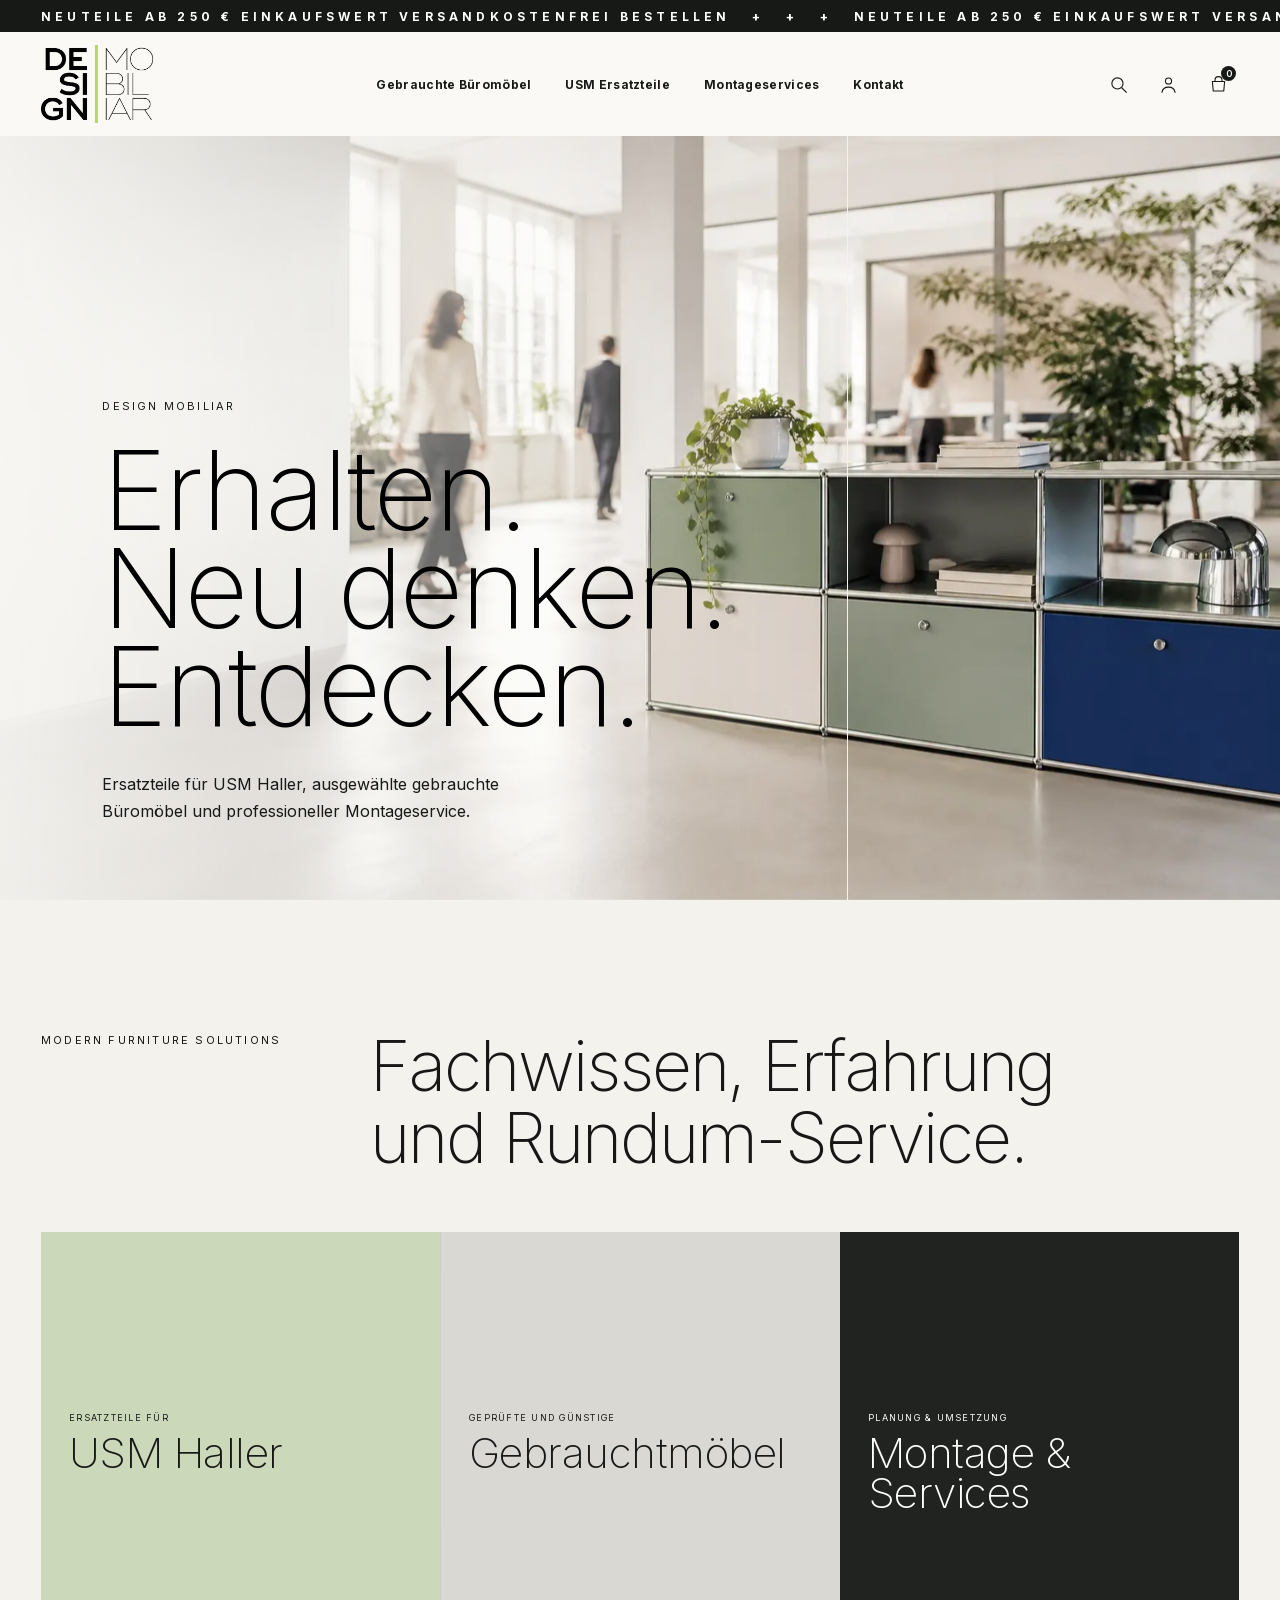
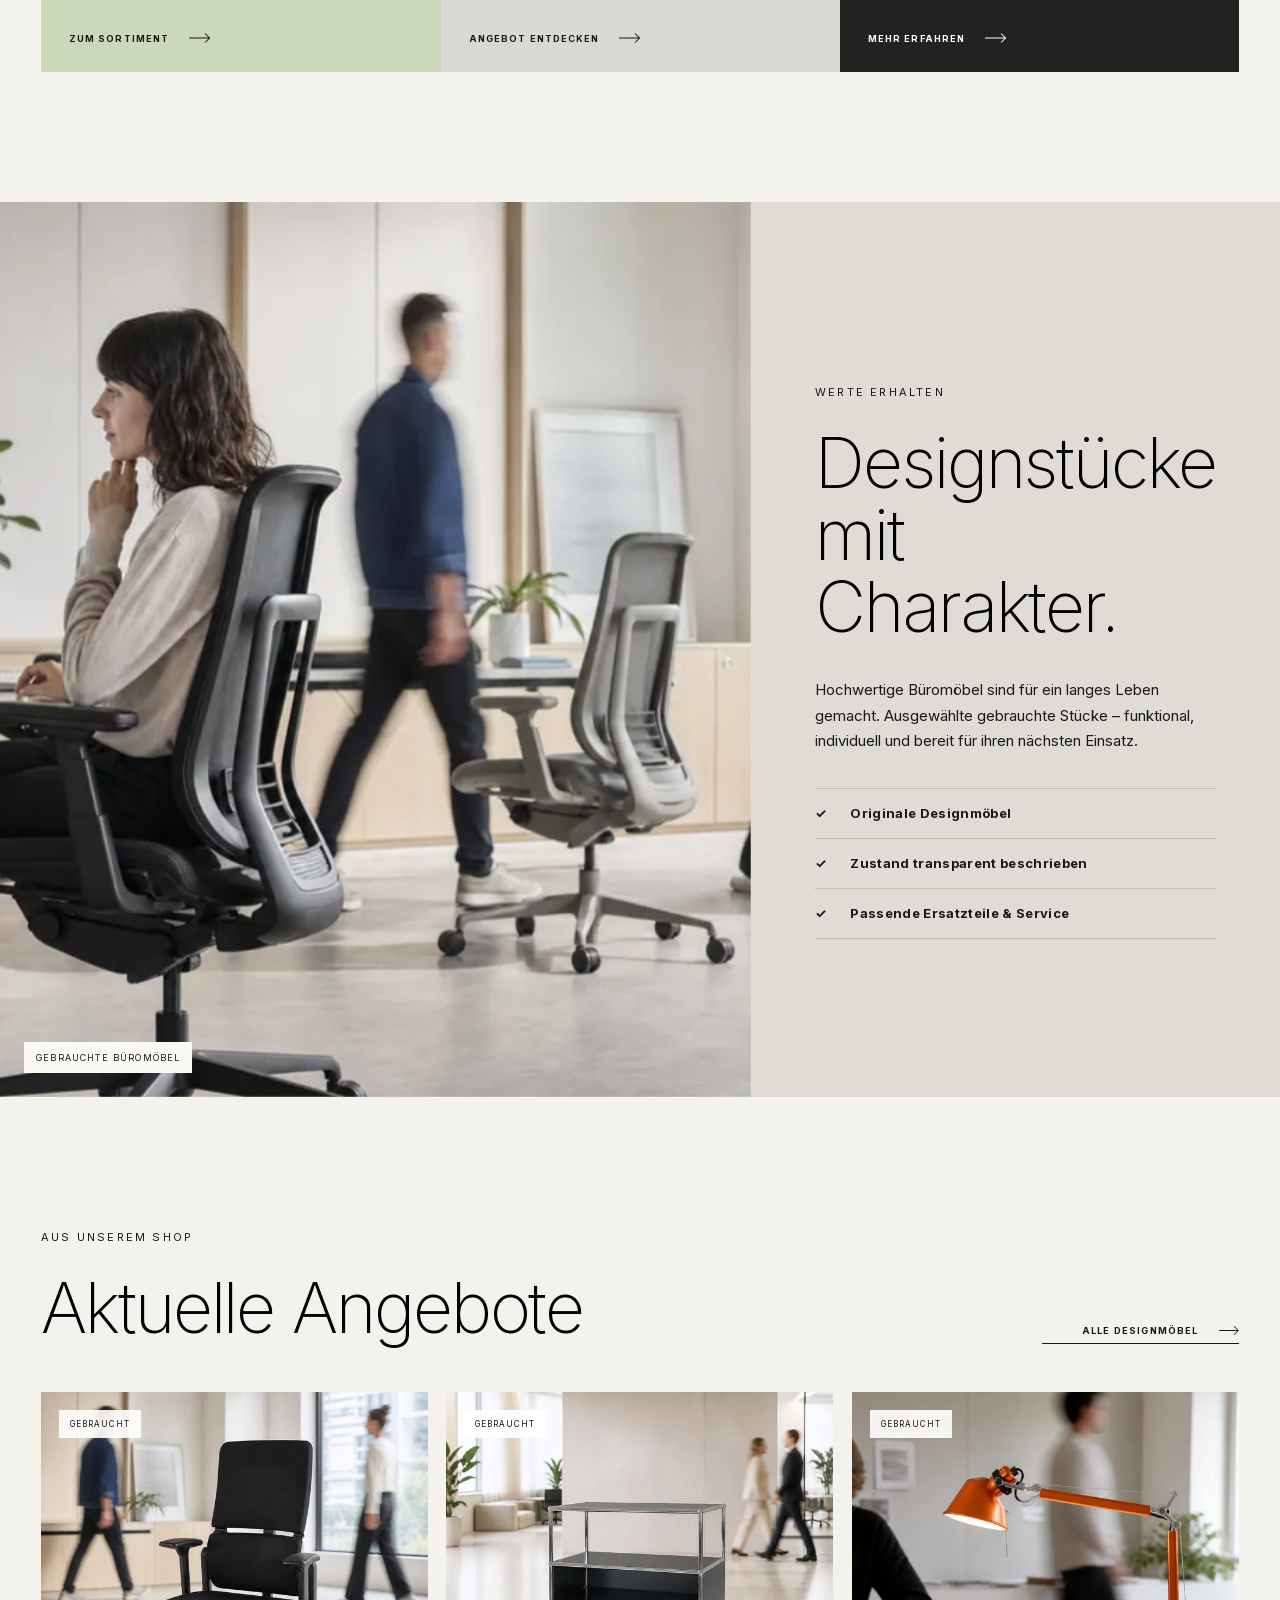
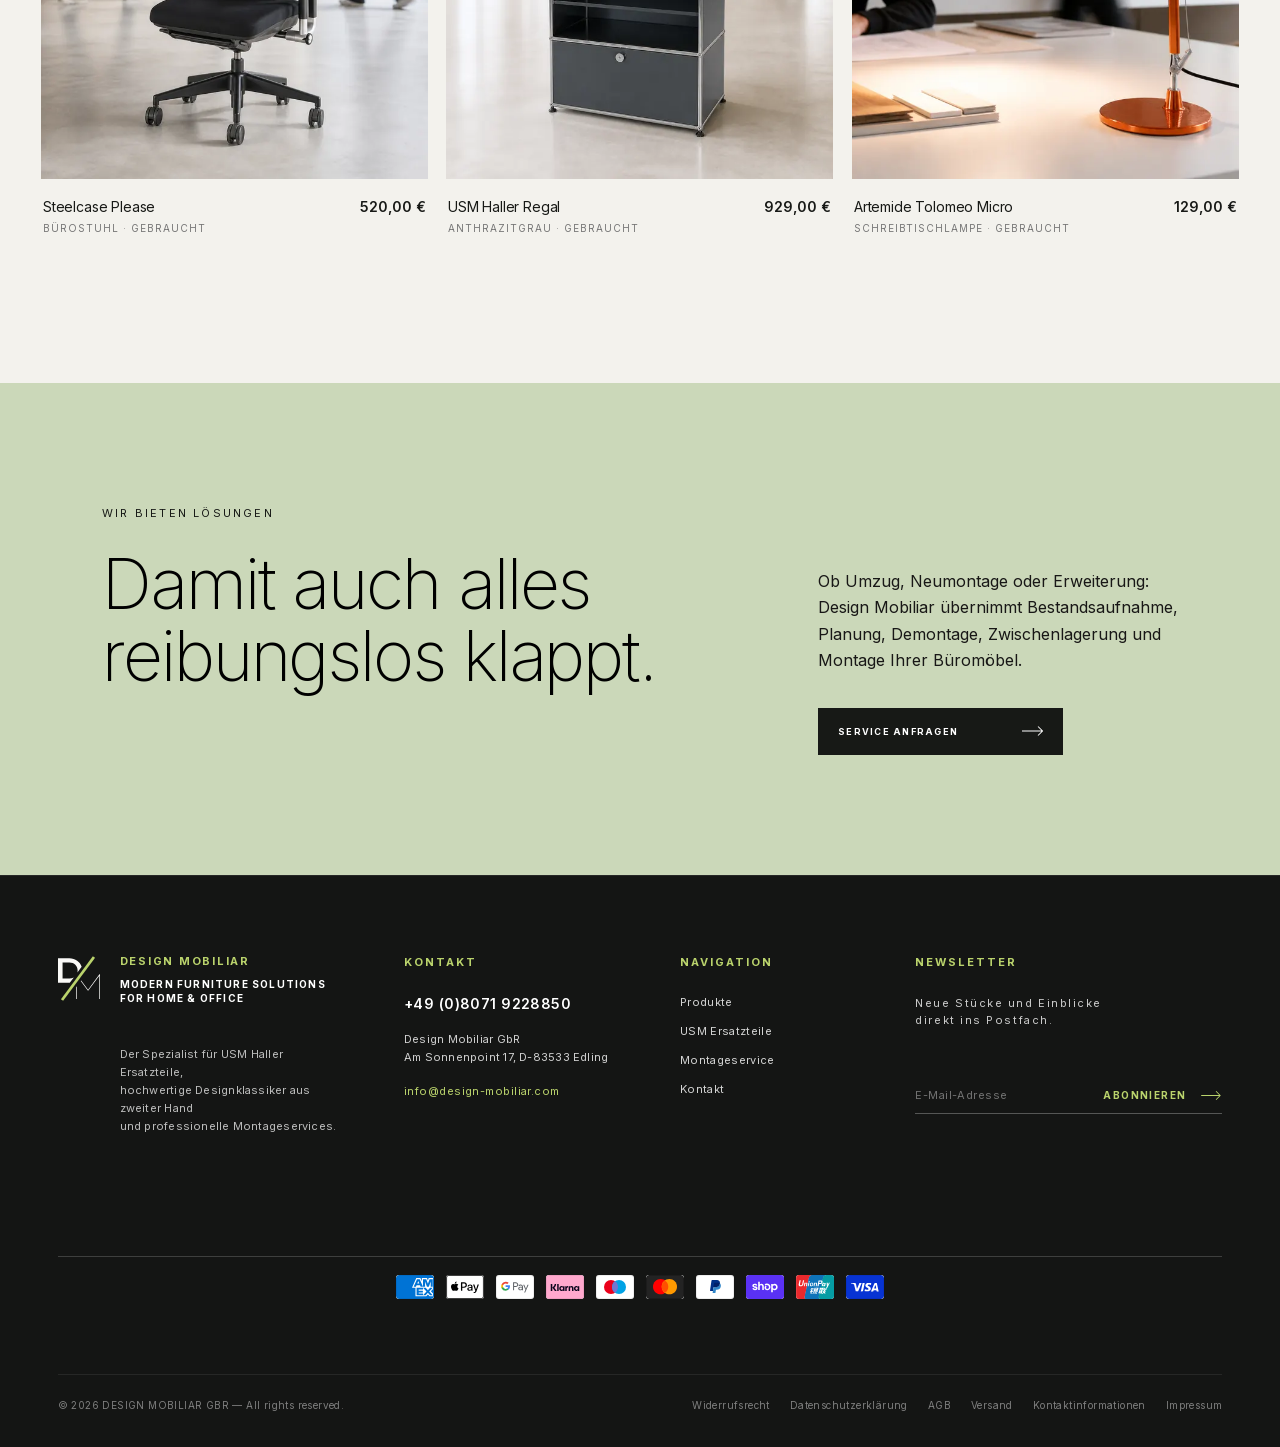
==== commit 2f9e6c1b: "Add files via upload" ====
--- a/index.html
+++ b/index.html
@@ -1,65 +1,194 @@
 <!doctype html>
 <html lang="de">
 <head>
+  <script>
+    if (location.search.includes('v=footer-clean-9') || location.search.includes('v=footer-clean-10') || location.search.includes('v=footer-clean-11')) {
+      location.replace(location.pathname + '?v=footer-clean-12');
+    }
+  </script>
   <meta charset="utf-8">
   <meta name="viewport" content="width=device-width, initial-scale=1">
-  <meta name="description" content="Design Mobiliar – Ersatzteile, gebrauchte Büromöbel und Montageservice.">
-  <title>Design Mobiliar – Layout</title>
+  <meta name="description" content="Design Mobiliar — modern furniture solutions for home &amp; office. USM Haller Ersatzteile, gebrauchte Designklassiker und professioneller Montageservice.">
+  <title>DESIGN MOBILIAR — modern furniture solutions for home &amp; office</title>
+  <link rel="icon" href="assets/DM_logo_varia.svg" type="image/svg+xml">
   <link rel="preload" href="assets/inter-200.woff2" as="font" type="font/woff2" crossorigin>
   <link rel="preload" href="assets/inter-400.woff2" as="font" type="font/woff2" crossorigin>
   <link rel="preload" href="assets/inter-600.woff2" as="font" type="font/woff2" crossorigin>
   <link rel="preload" href="assets/inter-700.woff2" as="font" type="font/woff2" crossorigin>
   <link rel="preload" as="image" href="assets/optimized/usm-office-1536.webp" imagesrcset="assets/optimized/usm-office-640.webp 640w, assets/optimized/usm-office-960.webp 960w, assets/optimized/usm-office-1536.webp 1536w" imagesizes="100vw" fetchpriority="high">
-  <link rel="stylesheet" href="styles.css">
+  <link rel="stylesheet" href="styles.css?v=footer-clean-12">
+  <style id="hero-layout-override">.hero-copy{top:auto!important;bottom:40px!important;transform:none!important}</style>
   <script src="script.js" defer></script>
 </head>
 <body>
-  <div class="topline"><span>Neuteile ab 250 € versandkostenfrei</span><span>Ersatzteile · Gebrauchtmöbel · Montageservice</span></div>
+  <div class="topline"><div class="topline-track"><div class="topline-group"><span>NEUTEILE AB 250 € EINKAUFSWERT VERSANDKOSTENFREI BESTELLEN   +   +   +   </span><span>NEUTEILE AB 250 € EINKAUFSWERT VERSANDKOSTENFREI BESTELLEN   +   +   +   </span><span>NEUTEILE AB 250 € EINKAUFSWERT VERSANDKOSTENFREI BESTELLEN   +   +   +   </span></div><div class="topline-group" aria-hidden="true"><span>NEUTEILE AB 250 € EINKAUFSWERT VERSANDKOSTENFREI BESTELLEN   +   +   +   </span><span>NEUTEILE AB 250 € EINKAUFSWERT VERSANDKOSTENFREI BESTELLEN   +   +   +   </span><span>NEUTEILE AB 250 € EINKAUFSWERT VERSANDKOSTENFREI BESTELLEN   +   +   +   </span></div></div></div>
   <header class="nav">
     <a href="#top" aria-label="Design Mobiliar Startseite"><img class="logo" src="assets/logo.png" alt="Design Mobiliar"></a>
     <button class="menu-button" type="button" aria-expanded="false" aria-controls="main-nav" aria-label="Menü öffnen"><span></span><span></span><span></span></button>
-    <nav id="main-nav"><a href="#angebot">USM Ersatzteile</a><a href="#gebraucht">Gebrauchte Büromöbel</a><a href="#montage">Montageservice</a><a href="#kontakt">Kontakt</a></nav>
-    <a class="cart" href="#">Warenkorb <b>0</b></a>
+    <nav id="main-nav"><a href="#gebraucht">Gebrauchte Büromöbel</a><a href="#angebot">USM Ersatzteile</a><a href="#montage">Montageservices</a><a href="#kontakt">Kontakt</a></nav>
+    <div class="header-actions" aria-label="Shop-Aktionen"><button class="header-icon search-icon" type="button" aria-label="Suche öffnen"><svg viewBox="0 0 24 24" aria-hidden="true"><circle cx="10.8" cy="10.8" r="6.4"></circle><path d="m16 16 5 5"></path></svg></button><a class="header-icon account-icon" href="#konto" aria-label="Kundenkonto"><svg viewBox="0 0 24 24" aria-hidden="true"><circle cx="12" cy="8" r="3.5"></circle><path d="M4.5 21c.6-4 3-6 7.5-6s6.9 2 7.5 6"></path></svg></a><a class="header-icon cart-icon" href="#warenkorb" aria-label="Warenkorb, 0 Artikel"><svg viewBox="0 0 24 24" aria-hidden="true"><path d="M5 8.5h14l-1 11H6l-1-11Z"></path><path d="M8 8.5V7a4 4 0 0 1 8 0v1.5"></path></svg><b>0</b></a></div>
   </header>
 
   <main id="top">
     <section class="hero">
       <img src="assets/optimized/usm-office-1536.webp" srcset="assets/optimized/usm-office-640.webp 640w, assets/optimized/usm-office-960.webp 960w, assets/optimized/usm-office-1536.webp 1536w" sizes="100vw" width="1536" height="1024" fetchpriority="high" decoding="async" alt="Helles modernes Büro mit modularen Möbeln und Menschen in Bewegung">
-      <div class="hero-copy">
+      <div class="hero-copy" style="top:auto;bottom:40px;transform:none">
         <p class="eyebrow hero-line">Design Mobiliar</p>
-        <h1 class="hero-line">Erhalten.<br>Erweitern.<br>Neu denken.</h1>
+        <h1 class="hero-line">Erhalten.<br>Neu denken.<br>Entdecken.</h1>
         <p class="lead hero-line">Ersatzteile für USM Haller, ausgewählte gebrauchte Büromöbel und professioneller Montageservice.</p>
-        <div class="button-row hero-line"><a class="button" href="#angebot"><span class="cta-label"><span>Angebot entdecken</span><i aria-hidden="true">Angebot entdecken</i></span><span class="cta-arrow" aria-hidden="true"></span></a><a class="text-link" href="#montage"><span class="cta-label"><span>Montageservice</span><i aria-hidden="true">Montageservice</i></span><span class="cta-arrow" aria-hidden="true"></span></a></div>
       </div>
-      <aside class="hero-note"><strong>Modern Furniture Solutions</strong><span>Fachwissen, Erfahrung und Service für langlebige Büromöbel.</span></aside>
     </section>
 
     <section class="paths" id="angebot">
-      <div class="section-heading reveal"><p class="eyebrow">Unser Angebot</p><h2>Drei Wege zu<br>besseren Büros.</h2></div>
+      <div class="section-heading reveal"><p class="eyebrow">MODERN FURNITURE SOLUTIONS</p><h2>Fachwissen, Erfahrung<br>und Rundum-Service.</h2></div>
       <div class="path-grid">
-        <a class="path reveal" href="#"><span>01</span><div><p>Ersatzteile für</p><h3>USM Haller</h3></div><b><span class="cta-label"><span>Zum Sortiment</span><i aria-hidden="true">Zum Sortiment</i></span><span class="cta-arrow" aria-hidden="true"></span></b></a>
-        <a class="path path-used reveal" href="#gebraucht"><span>02</span><div><p>Ausgewählte</p><h3>Gebrauchtmöbel</h3></div><b><span class="cta-label"><span>Stücke entdecken</span><i aria-hidden="true">Stücke entdecken</i></span><span class="cta-arrow" aria-hidden="true"></span></b></a>
-        <a class="path path-service reveal" href="#montage"><span>03</span><div><p>Planung & Umsetzung</p><h3>Montageservice</h3></div><b><span class="cta-label"><span>Service ansehen</span><i aria-hidden="true">Service ansehen</i></span><span class="cta-arrow" aria-hidden="true"></span></b></a>
+        <a class="path reveal" href="#"><div><p>Ersatzteile für</p><h3>USM Haller</h3></div><b><span class="cta-label"><span>Zum Sortiment</span><i aria-hidden="true">Zum Sortiment</i></span><span class="cta-arrow" aria-hidden="true"></span></b></a>
+        <a class="path path-used reveal" href="#gebraucht"><div><p>Geprüfte und günstige</p><h3>Gebrauchtmöbel</h3></div><b><span class="cta-label"><span>Angebot entdecken</span><i aria-hidden="true">Angebot entdecken</i></span><span class="cta-arrow" aria-hidden="true"></span></b></a>
+        <a class="path path-service reveal" href="#montage"><div><p>Planung &amp; Umsetzung</p><h3>Montage &amp; Services</h3></div><b><span class="cta-label"><span>Mehr erfahren</span><i aria-hidden="true">Mehr erfahren</i></span><span class="cta-arrow" aria-hidden="true"></span></b></a>
       </div>
     </section>
 
     <section class="editorial" id="gebraucht">
       <div class="editorial-image reveal-image"><img src="assets/optimized/steelcase-office-1536.webp" srcset="assets/optimized/steelcase-office-640.webp 640w, assets/optimized/steelcase-office-960.webp 960w, assets/optimized/steelcase-office-1536.webp 1536w" sizes="(max-width: 900px) 100vw, 65vw" width="1536" height="1024" loading="lazy" decoding="async" alt="Helles Büro mit ergonomischen Bürostühlen und Menschen in Bewegung"><span>Gebrauchte Büromöbel</span></div>
-      <div class="editorial-copy reveal"><p class="eyebrow">Wert erhalten</p><h2>Designstücke<br>mit Charakter.</h2><p>Hochwertige Büromöbel sind für ein langes Leben gemacht. Ausgewählte gebrauchte Stücke – funktional, individuell und bereit für ihren nächsten Einsatz.</p><ul><li><span>01</span>Originale Designmöbel</li><li><span>02</span>Zustand transparent beschrieben</li><li><span>03</span>Passende Ersatzteile & Service</li></ul><a class="button" href="#produkte"><span class="cta-label"><span>Auswahl ansehen</span><i aria-hidden="true">Auswahl ansehen</i></span><span class="cta-arrow" aria-hidden="true"></span></a></div>
+      <div class="editorial-copy reveal"><p class="eyebrow">Werte erhalten</p><h2>Designstücke<br>mit Charakter.</h2><p>Hochwertige Büromöbel sind für ein langes Leben gemacht. Ausgewählte gebrauchte Stücke – funktional, individuell und bereit für ihren nächsten Einsatz.</p><ul><li><span aria-hidden="true">✓</span>Originale Designmöbel</li><li><span aria-hidden="true">✓</span>Zustand transparent beschrieben</li><li><span aria-hidden="true">✓</span>Passende Ersatzteile &amp; Service</li></ul></div>
     </section>
 
     <section class="products" id="produkte">
-      <div class="product-heading reveal"><div><p class="eyebrow">Aus dem Shop</p><h2>Aktuelle Auswahl</h2></div><a class="text-link" href="#"><span class="cta-label"><span>Alle Produkte</span><i aria-hidden="true">Alle Produkte</i></span><span class="cta-arrow" aria-hidden="true"></span></a></div>
+      <div class="product-heading reveal"><div><p class="eyebrow">Aus unserem Shop</p><h2>Aktuelle Angebote</h2></div><a class="text-link" href="#"><span class="cta-label"><span>Alle Designmöbel</span><i aria-hidden="true">Alle Designmöbel</i></span><span class="cta-arrow" aria-hidden="true"></span></a></div>
       <div class="product-grid">
-        <article class="product reveal"><div class="product-image"><img src="assets/optimized/home-product-steelcase-960.webp" srcset="assets/optimized/home-product-steelcase-640.webp 640w, assets/optimized/home-product-steelcase-960.webp 960w" sizes="(max-width: 600px) 90vw, 33vw" width="1254" height="1254" loading="lazy" decoding="async" alt="Steelcase Please Bürostuhl in heller Büroumgebung"><span>Gebraucht</span></div><div class="product-info"><div><h3>Steelcase Please</h3><p>Bürostuhl · gebraucht</p></div><strong>520,00 €</strong></div></article>
-        <a class="product reveal" href="https://design-mobiliar.com/products/usm-haller-regal-mit-aufsatz-und-zwischentablar-anthrazitgrau"><div class="product-image"><img src="assets/optimized/home-product-usm-960.webp" srcset="assets/optimized/home-product-usm-640.webp 640w, assets/optimized/home-product-usm-960.webp 960w" sizes="(max-width: 600px) 90vw, 33vw" width="1254" height="1254" loading="lazy" decoding="async" alt="Anthrazitgraues USM Haller Regal in heller Büroumgebung"><span>Gebraucht</span></div><div class="product-info"><div><h3>USM Haller Regal</h3><p>Anthrazitgrau · gebraucht</p></div><strong>929,00 €</strong></div></a>
+        <a class="product reveal" href="produkt-steelcase.html"><div class="product-image"><img src="assets/optimized/home-product-steelcase-960.webp" srcset="assets/optimized/home-product-steelcase-640.webp 640w, assets/optimized/home-product-steelcase-960.webp 960w" sizes="(max-width: 600px) 90vw, 33vw" width="1254" height="1254" loading="lazy" decoding="async" alt="Steelcase Please Bürostuhl in heller Büroumgebung"><span>Gebraucht</span></div><div class="product-info"><div><h3>Steelcase Please</h3><p>Bürostuhl · gebraucht</p></div><strong>520,00 €</strong></div></a>
+        <a class="product reveal" href="produkt-usm.html"><div class="product-image"><img src="assets/optimized/home-product-usm-960.webp" srcset="assets/optimized/home-product-usm-640.webp 640w, assets/optimized/home-product-usm-960.webp 960w" sizes="(max-width: 600px) 90vw, 33vw" width="1254" height="1254" loading="lazy" decoding="async" alt="Anthrazitgraues USM Haller Regal in heller Büroumgebung"><span>Gebraucht</span></div><div class="product-info"><div><h3>USM Haller Regal</h3><p>Anthrazitgrau · gebraucht</p></div><strong>929,00 €</strong></div></a>
         <a class="product reveal" href="produkt-artemide.html"><div class="product-image"><img src="assets/optimized/artemide-office-02_homepage-960.webp" srcset="assets/optimized/artemide-office-02_homepage-640.webp 640w, assets/optimized/artemide-office-02_homepage-960.webp 960w" sizes="(max-width: 600px) 90vw, 33vw" width="988" height="988" loading="lazy" decoding="async" alt="Artemide Tolomeo Micro in heller Büroumgebung"><span>Gebraucht</span></div><div class="product-info"><div><h3>Artemide Tolomeo Micro</h3><p>Schreibtischlampe · gebraucht</p></div><strong>129,00 €</strong></div></a>
       </div>
     </section>
 
-    <section class="service" id="montage"><div class="reveal"><p class="eyebrow">Montageservice</p><h2>Damit Ihr Büro<br>reibungslos funktioniert.</h2></div><div class="service-copy reveal"><p>Ob Umzug, Neumontage oder Erweiterung: Design Mobiliar übernimmt Bestandsaufnahme, Planung, Demontage, Zwischenlagerung und Montage Ihrer Büromöbel.</p><a class="button button-light" href="#kontakt"><span class="cta-label"><span>Service anfragen</span><i aria-hidden="true">Service anfragen</i></span><span class="cta-arrow" aria-hidden="true"></span></a></div></section>
+    <section class="service" id="montage"><div class="reveal"><p class="eyebrow">Wir bieten Lösungen</p><h2>Damit auch alles<br>reibungslos klappt.</h2></div><div class="service-copy reveal"><p>Ob Umzug, Neumontage oder Erweiterung: Design Mobiliar übernimmt Bestandsaufnahme, Planung, Demontage, Zwischenlagerung und Montage Ihrer Büromöbel.</p><a class="button" href="#kontakt"><span class="cta-label"><span>Service anfragen</span><i aria-hidden="true">Service anfragen</i></span><span class="cta-arrow" aria-hidden="true"></span></a></div></section>
   </main>
 
-  <footer id="kontakt"><img src="assets/logo.png" alt="Design Mobiliar"><p>Ersatzteile · Gebrauchtmöbel · Montageservice</p><a href="mailto:info@design-mobiliar.com">Kontakt</a></footer>
+        <footer id="kontakt" class="site-footer">
+    <div class="footer-layout">
+      <!-- Col 1: Brand -->
+      <div class="footer-col footer-col-brand">
+        <div class="footer-brand-top">
+          <img src="assets/DM_logo_varia.svg" alt="Design Mobiliar Logo" class="footer-brand-logo" width="46" height="49">
+          <div class="footer-brand-titles">
+            <span class="footer-brand-heading">DESIGN MOBILIAR</span>
+            <span class="footer-brand-tagline">MODERN FURNITURE SOLUTIONS<br>FOR HOME &amp; OFFICE</span>
+          </div>
+        </div>
+        <p class="footer-brand-text">
+          Der Spezialist für USM Haller Ersatzteile,<br>
+          hochwertige Designklassiker aus zweiter Hand<br>
+          und professionelle Montageservices.
+        </p>
+      </div>
+
+      <!-- Col 2: Kontakt -->
+      <div class="footer-col footer-col-contact">
+        <p class="footer-heading">KONTAKT</p>
+        <p class="footer-phone-wrap"><a class="footer-phone" href="tel:+4980719228850">+49 (0)8071 9228850</a></p>
+        <p class="footer-address">
+          Design Mobiliar GbR<br>
+          Am Sonnenpoint 17, D-83533 Edling
+        </p>
+        <p class="footer-email-wrap"><a class="footer-email" href="mailto:info@design-mobiliar.com">info@design-mobiliar.com</a></p>
+      </div>
+
+      <!-- Col 3: Navigation -->
+      <div class="footer-col footer-col-nav">
+        <p class="footer-heading">NAVIGATION</p>
+        <nav class="footer-nav-links">
+          <a href="index.html#produkte">Produkte</a>
+          <a href="index.html#angebot">USM Ersatzteile</a>
+          <a href="index.html#montage">Montageservice</a>
+          <a href="index.html#kontakt">Kontakt</a>
+        </nav>
+      </div>
+
+      <!-- Col 4: Newsletter -->
+      <div class="footer-col footer-col-newsletter">
+        <p class="footer-heading">NEWSLETTER</p>
+        <p class="footer-newsletter-text">
+          Neue Stücke und Einblicke<br>
+          direkt ins Postfach.
+        </p>
+        <form class="footer-newsletter-form">
+          <label class="sr-only" for="footer-email-input">E-Mail-Adresse</label>
+          <input id="footer-email-input" type="email" placeholder="E-Mail-Adresse" required>
+          <button type="submit" class="footer-subscribe-btn">
+            <span class="cta-label">
+              <span>ABONNIEREN</span>
+              <i aria-hidden="true">ABONNIEREN</i>
+            </span>
+            <span class="cta-arrow" aria-hidden="true"></span>
+          </button>
+        </form>
+      </div>
+    </div>
+
+    <!-- Payment Icons -->
+    <div class="footer-payments">
+      <ul class="list list-payment" role="list">
+        <li class="list-payment__item">
+          <svg class="icon icon--full-color" xmlns="http://www.w3.org/2000/svg" role="img" viewBox="0 0 38 24" width="38" height="24" fill="none" aria-labelledby="pi-american_express"><title id="pi-american_express">American Express</title><rect x=".5" y=".5" width="37" height="23" rx="2.5" stroke="#000" stroke-opacity=".07" fill="none"/><path d="M35 0H3C1.3 0 0 1.3 0 3V21C0 22.7 1.4 24 3 24H35C36.7 24 38 22.7 38 21V3C38 1.3 36.6 0 35 0Z" fill="#0071CE" style="fill:#0071CE;fill:color(display-p3 0.0000 0.4431 0.8078);fill-opacity:1;"/><path d="M3 0.5H35C36.3348 0.5 37.5 1.58692 37.5 3V21C37.5 22.4239 36.4239 23.5 35 23.5H3C1.66524 23.5 0.5 22.4131 0.5 21V3C0.5 1.57614 1.57614 0.5 3 0.5Z" stroke="black" stroke-opacity="0.07" style="stroke:black;stroke-opacity:0.07;"/><path d="M25.8662 6.33203V3H31L31.8662 5.5332L32.7334 3H37V14.2002H36.7998L34.8672 16.2656L36.7998 18.3594H37V21.2666H33.5996L31.9336 19.3994L30.2002 21.2666H19.4668V12.666H16L20.2666 3H24.4004L25.8662 6.33203ZM20.5996 20.2656H27V18.5322H22.666V17.3994H26.8662V15.666H22.666V14.5322H27V12.7988H20.5996V20.2656ZM30.5332 16.5322L27 20.2656H29.5996L31.8662 17.8662L34.0664 20.2656H36.7324L33.1992 16.4658L36.7324 12.7988H34.1328L31.8662 15.1992L29.7324 12.7988H27L30.5332 16.5322ZM17.666 11.7324H19.9326L20.5332 10.1992H23.999L24.666 11.7324H26.999L23.666 4.19922H20.999L17.666 11.7324ZM33.5996 4.19922L31.9326 8.86621L30.1992 4.19922H27V11.666H29.0664V6.39941L31 11.666H32.7998L34.7324 6.39941V11.666H36.7324V4.13281L33.5996 4.19922ZM23.2656 8.46582H21.2656L22.2656 5.99902L23.2656 8.46582Z" fill="white" style="fill:white;fill-opacity:1;"/></svg>
+        </li>
+        <li class="list-payment__item">
+          <svg class="icon icon--full-color" version="1.1" xmlns="http://www.w3.org/2000/svg" role="img" x="0" y="0" width="38" height="24" viewBox="0 0 165.521 105.965" xml:space="preserve" aria-labelledby="pi-apple_pay"><title id="pi-apple_pay">Apple Pay</title><path fill="#000" d="M150.698 0H14.823c-.566 0-1.133 0-1.698.003-.477.004-.953.009-1.43.022-1.039.028-2.087.09-3.113.274a10.51 10.51 0 0 0-2.958.975 9.932 9.932 0 0 0-4.35 4.35 10.463 10.463 0 0 0-.975 2.96C.113 9.611.052 10.658.024 11.696a70.22 70.22 0 0 0-.022 1.43C0 13.69 0 14.256 0 14.823v76.318c0 .567 0 1.132.002 1.699.003.476.009.953.022 1.43.028 1.036.09 2.084.275 3.11a10.46 10.46 0 0 0 .974 2.96 9.897 9.897 0 0 0 1.83 2.52 9.874 9.874 0 0 0 2.52 1.83c.947.483 1.917.79 2.96.977 1.025.183 2.073.245 3.112.273.477.011.953.017 1.43.02.565.004 1.132.004 1.698.004h135.875c.565 0 1.132 0 1.697-.004.476-.002.952-.009 1.431-.02 1.037-.028 2.085-.09 3.113-.273a10.478 10.478 0 0 0 2.958-.977 9.955 9.955 0 0 0 4.35-4.35c.483-.947.789-1.917.974-2.96.186-1.026.246-2.074.274-3.11.013-.477.02-.954.022-1.43.004-.567.004-1.132.004-1.699V14.824c0-.567 0-1.133-.004-1.699a63.067 63.067 0 0 0-.022-1.429c-.028-1.038-.088-2.085-.274-3.112a10.4 10.4 0 0 0-.974-2.96 9.94 9.94 0 0 0-4.35-4.35A10.52 10.52 0 0 0 156.939.3c-1.028-.185-2.076-.246-3.113-.274a71.417 71.417 0 0 0-1.431-.022C151.83 0 151.263 0 150.698 0z"/><path fill="#FFF" d="M150.698 3.532l1.672.003c.452.003.905.008 1.36.02.793.022 1.719.065 2.583.22.75.135 1.38.34 1.984.648a6.392 6.392 0 0 1 2.804 2.807c.306.6.51 1.226.645 1.983.154.854.197 1.783.218 2.58.013.45.019.9.02 1.36.005.557.005 1.113.005 1.671v76.318c0 .558 0 1.114-.004 1.682-.002.45-.008.9-.02 1.35-.022.796-.065 1.725-.221 2.589a6.855 6.855 0 0 1-.645 1.975 6.397 6.397 0 0 1-2.808 2.807c-.6.306-1.228.511-1.971.645-.881.157-1.847.2-2.574.22-.457.01-.912.017-1.379.019-.555.004-1.113.004-1.669.004H14.801c-.55 0-1.1 0-1.66-.004a74.993 74.993 0 0 1-1.35-.018c-.744-.02-1.71-.064-2.584-.22a6.938 6.938 0 0 1-1.986-.65 6.337 6.337 0 0 1-1.622-1.18 6.355 6.355 0 0 1-1.178-1.623 6.935 6.935 0 0 1-.646-1.985c-.156-.863-.2-1.788-.22-2.578a66.088 66.088 0 0 1-.02-1.355l-.003-1.327V14.474l.002-1.325a66.7 66.7 0 0 1 .02-1.357c.022-.792.065-1.717.222-2.587a6.924 6.924 0 0 1 .646-1.981c.304-.598.7-1.144 1.18-1.623a6.386 6.386 0 0 1 1.624-1.18 6.96 6.96 0 0 1 1.98-.646c.865-.155 1.792-.198 2.586-.22.452-.012.905-.017 1.354-.02l1.677-.003h135.875"/><g><g><path fill="#000" d="M43.508 35.77c1.404-1.755 2.356-4.112 2.105-6.52-2.054.102-4.56 1.355-6.012 3.112-1.303 1.504-2.456 3.959-2.156 6.266 2.306.2 4.61-1.152 6.063-2.858"/><path fill="#000" d="M45.587 39.079c-3.35-.2-6.196 1.9-7.795 1.9-1.6 0-4.049-1.8-6.698-1.751-3.447.05-6.645 2-8.395 5.1-3.598 6.2-.95 15.4 2.55 20.45 1.699 2.5 3.747 5.25 6.445 5.151 2.55-.1 3.549-1.65 6.647-1.65 3.097 0 3.997 1.65 6.696 1.6 2.798-.05 4.548-2.5 6.247-5 1.95-2.85 2.747-5.6 2.797-5.75-.05-.05-5.396-2.101-5.446-8.251-.05-5.15 4.198-7.6 4.398-7.751-2.399-3.548-6.147-3.948-7.447-4.048"/></g><g><path fill="#000" d="M78.973 32.11c7.278 0 12.347 5.017 12.347 12.321 0 7.33-5.173 12.373-12.529 12.373h-8.058V69.62h-5.822V32.11h14.062zm-8.24 19.807h6.68c5.07 0 7.954-2.729 7.954-7.46 0-4.73-2.885-7.434-7.928-7.434h-6.706v14.894z"/><path fill="#000" d="M92.764 61.847c0-4.809 3.665-7.564 10.423-7.98l7.252-.442v-2.08c0-3.04-2.001-4.704-5.562-4.704-2.938 0-5.07 1.507-5.51 3.82h-5.252c.157-4.86 4.731-8.395 10.918-8.395 6.654 0 10.995 3.483 10.995 8.89v18.663h-5.38v-4.497h-.13c-1.534 2.937-4.914 4.782-8.579 4.782-5.406 0-9.175-3.222-9.175-8.057zm17.675-2.417v-2.106l-6.472.416c-3.64.234-5.536 1.585-5.536 3.95 0 2.288 1.975 3.77 5.068 3.77 3.95 0 6.94-2.522 6.94-6.03z"/><path fill="#000" d="M120.975 79.652v-4.496c.364.051 1.247.103 1.715.103 2.573 0 4.029-1.09 4.913-3.899l.52-1.663-9.852-27.293h6.082l6.863 22.146h.13l6.862-22.146h5.927l-10.216 28.67c-2.34 6.577-5.017 8.735-10.683 8.735-.442 0-1.872-.052-2.261-.157z"/></g></g></svg>
+        </li>
+        <li class="list-payment__item">
+          <svg class="icon icon--full-color" xmlns="http://www.w3.org/2000/svg" role="img" viewBox="0 0 38 24" width="38" height="24" aria-labelledby="pi-google_pay"><title id="pi-google_pay">Google Pay</title><path d="M35 0H3C1.3 0 0 1.3 0 3v18c0 1.7 1.4 3 3 3h32c1.7 0 3-1.3 3-3V3c0-1.7-1.4-3-3-3z" fill="#000" opacity=".07"/><path d="M35 1c1.1 0 2 .9 2 2v18c0 1.1-.9 2-2 2H3c-1.1 0-2-.9-2-2V3c0-1.1.9-2 2-2h32" fill="#FFF"/><path d="M18.093 11.976v3.2h-1.018v-7.9h2.691a2.447 2.447 0 0 1 1.747.692 2.28 2.28 0 0 1 .11 3.224l-.11.116c-.47.447-1.098.69-1.747.674l-1.673-.006zm0-3.732v2.788h1.698c.377.012.741-.135 1.005-.404a1.391 1.391 0 0 0-1.005-2.354l-1.698-.03zm6.484 1.348c.65-.03 1.286.188 1.778.613.445.43.682 1.03.65 1.649v3.334h-.969v-.766h-.049a1.93 1.93 0 0 1-1.673.931 2.17 2.17 0 0 1-1.496-.533 1.667 1.667 0 0 1-.613-1.324 1.606 1.606 0 0 1 .613-1.336 2.746 2.746 0 0 1 1.698-.515c.517-.02 1.03.093 1.49.331v-.208a1.134 1.134 0 0 0-.417-.901 1.416 1.416 0 0 0-.98-.368 1.545 1.545 0 0 0-1.319.717l-.895-.564a2.488 2.488 0 0 1 2.182-1.06zM23.29 13.52a.79.79 0 0 0 .337.662c.223.176.5.269.785.263.429-.001.84-.17 1.146-.472.305-.286.478-.685.478-1.103a2.047 2.047 0 0 0-1.324-.374 1.716 1.716 0 0 0-1.03.294.883.883 0 0 0-.392.73zm9.286-3.75l-3.39 7.79h-1.048l1.281-2.728-2.224-5.062h1.103l1.612 3.885 1.569-3.885h1.097z" fill="#5F6368"/><path d="M13.986 11.284c0-.308-.024-.616-.073-.92h-4.29v1.747h2.451a2.096 2.096 0 0 1-.9 1.373v1.134h1.464a4.433 4.433 0 0 0 1.348-3.334z" fill="#4285F4"/><path d="M9.629 15.721a4.352 4.352 0 0 0 3.01-1.097l-1.466-1.14a2.752 2.752 0 0 1-4.094-1.44H5.577v1.17a4.53 4.53 0 0 0 4.052 2.507z" fill="#34A853"/><path d="M7.079 12.05a2.709 2.709 0 0 1 0-1.735v-1.17H5.577a4.505 4.505 0 0 0 0 4.075l1.502-1.17z" fill="#FBBC04"/><path d="M9.629 8.44a2.452 2.452 0 0 1 1.74.68l1.3-1.293a4.37 4.37 0 0 0-3.065-1.183 4.53 4.53 0 0 0-4.027 2.5l1.502 1.171a2.715 2.715 0 0 1 2.55-1.875z" fill="#EA4335"/></svg>
+        </li>
+        <li class="list-payment__item">
+          <svg class="icon icon--full-color" xmlns="http://www.w3.org/2000/svg" role="img" width="38" height="24" viewBox="0 0 38 24" aria-labelledby="pi-klarna" fill="none"><title id="pi-klarna">Klarna</title><rect width="38" height="24" rx="2" fill="#FFA8CD"/><rect x=".5" y=".5" width="37" height="23" rx="1.5" stroke="#000" stroke-opacity=".07"/><path d="M30.62 14.755c-.662 0-1.179-.554-1.179-1.226 0-.673.517-1.226 1.18-1.226.663 0 1.18.553 1.18 1.226 0 .672-.517 1.226-1.18 1.226zm-.33 1.295c.565 0 1.286-.217 1.686-1.068l.04.02c-.176.465-.176.742-.176.81v.11h1.423v-4.786H31.84v.109c0 .069 0 .346.175.81l-.039.02c-.4-.85-1.121-1.068-1.687-1.068-1.355 0-2.31 1.088-2.31 2.522 0 1.433.955 2.521 2.31 2.521zm-4.788-5.043c-.643 0-1.15.228-1.56 1.068l-.039-.02c.175-.464.175-.741.175-.81v-.11h-1.423v4.787h1.462V13.4c0-.662.38-1.078.995-1.078.614 0 .917.356.917 1.068v2.532h1.462v-3.046c0-1.088-.838-1.869-1.989-1.869zm-4.963 1.068l-.039-.02c.176-.464.176-.741.176-.81v-.11h-1.424v4.787h1.463l.01-2.304c0-.673.35-1.078.926-1.078.156 0 .282.02.429.06v-1.464c-.644-.139-1.22.109-1.54.94zm-4.65 2.68c-.664 0-1.18-.554-1.18-1.226 0-.673.516-1.226 1.18-1.226.662 0 1.179.553 1.179 1.226 0 .672-.517 1.226-1.18 1.226zm-.332 1.295c.565 0 1.287-.217 1.687-1.068l.038.02c-.175.465-.175.742-.175.81v.11h1.424v-4.786h-1.424v.109c0 .069 0 .346.175.81l-.038.02c-.4-.85-1.122-1.068-1.687-1.068-1.356 0-2.311 1.088-2.311 2.522 0 1.433.955 2.521 2.31 2.521zm-4.349-.128h1.463V9h-1.463v6.922zM10.136 9H8.644c0 1.236-.751 2.343-1.892 3.134l-.448.317V9h-1.55v6.922h1.55V12.49l2.564 3.43h1.892L8.293 12.64c1.121-.82 1.852-2.096 1.843-3.639z" fill="#0B051D"/></svg>
+        </li>
+        <li class="list-payment__item">
+          <svg class="icon icon--full-color" viewBox="0 0 38 24" xmlns="http://www.w3.org/2000/svg" width="38" height="24" role="img" aria-labelledby="pi-maestro"><title id="pi-maestro">Maestro</title><path opacity=".07" d="M35 0H3C1.3 0 0 1.3 0 3v18c0 1.7 1.4 3 3 3h32c1.7 0 3-1.3 3-3V3c0-1.7-1.4-3-3-3z"/><path fill="#fff" d="M35 1c1.1 0 2 .9 2 2v18c0 1.1-.9 2-2 2H3c-1.1 0-2-.9-2-2V3c0-1.1.9-2 2-2h32"/><circle fill="#EB001B" cx="15" cy="12" r="7"/><circle fill="#00A2E5" cx="23" cy="12" r="7"/><path fill="#7375CF" d="M22 12c0-2.4-1.2-4.5-3-5.7-1.8 1.3-3 3.4-3 5.7s1.2 4.5 3 5.7c1.8-1.2 3-3.3 3-5.7z"/></svg>
+        </li>
+        <li class="list-payment__item">
+          <svg class="icon icon--full-color" xmlns="http://www.w3.org/2000/svg" role="img" viewBox="0 0 38 24" width="38" height="24" fill="none" aria-labelledby="pi-master"><title id="pi-master">Mastercard</title><rect x=".5" y=".5" width="37" height="23" rx="2.5" stroke="#000" stroke-opacity=".07" fill="none"/><path d="M35 0H3C1.3 0 0 1.3 0 3V21C0 22.7 1.4 24 3 24H35C36.7 24 38 22.7 38 21V3C38 1.3 36.6 0 35 0Z" fill="#1C1C1C" style="fill:#1C1C1C;fill:color(display-p3 0.1098 0.1098 0.1098);fill-opacity:1;"/><path d="M35 1C36.1 1 37 1.9 37 3V21C37 22.1 36.1 23 35 23H3C1.9 23 1 22.1 1 21V3C1 1.9 1.9 1 3 1H35Z" fill="#232323" style="fill:#232323;fill:color(display-p3 0.1373 0.1373 0.1373);fill-opacity:1;"/><path d="M14.6364 19.2727C18.8538 19.2727 22.2727 15.8538 22.2727 11.6364C22.2727 7.41892 18.8538 4 14.6364 4C10.4189 4 7 7.41892 7 11.6364C7 15.8538 10.4189 19.2727 14.6364 19.2727Z" fill="#EB001B" style="fill:#EB001B;fill:color(display-p3 0.9216 0.0000 0.1059);fill-opacity:1;"/><path d="M23.3637 19.2727C27.5811 19.2727 31 15.8538 31 11.6364C31 7.41892 27.5811 4 23.3637 4C19.1462 4 15.7273 7.41892 15.7273 11.6364C15.7273 15.8538 19.1462 19.2727 23.3637 19.2727Z" fill="#F79E1B" style="fill:#F79E1B;fill:color(display-p3 0.9686 0.6196 0.1059);fill-opacity:1;"/><path d="M22.2727 11.6362C22.2727 9.01797 20.9637 6.72706 19 5.41797C17.0364 6.83615 15.7273 9.12706 15.7273 11.6362C15.7273 14.1452 17.0364 16.5452 19 17.8543C20.9637 16.5452 22.2727 14.2543 22.2727 11.6362Z" fill="#FF5F00" style="fill:#FF5F00;fill:color(display-p3 1.0000 0.3725 0.0000);fill-opacity:1;"/></svg>
+        </li>
+        <li class="list-payment__item">
+          <svg class="icon icon--full-color" viewBox="0 0 38 24" xmlns="http://www.w3.org/2000/svg" width="38" height="24" role="img" aria-labelledby="pi-paypal"><title id="pi-paypal">PayPal</title><path opacity=".07" d="M35 0H3C1.3 0 0 1.3 0 3v18c0 1.7 1.4 3 3 3h32c1.7 0 3-1.3 3-3V3c0-1.7-1.4-3-3-3z"/><path fill="#fff" d="M35 1c1.1 0 2 .9 2 2v18c0 1.1-.9 2-2 2H3c-1.1 0-2-.9-2-2V3c0-1.1.9-2 2-2h32"/><path fill="#003087" d="M23.9 8.3c.2-1 0-1.7-.6-2.3-.6-.7-1.7-1-3.1-1h-4.1c-.3 0-.5.2-.6.5L14 15.6c0 .2.1.4.3.4H17l.4-3.4 1.8-2.2 4.7-2.1z"/><path fill="#3086C8" d="M23.9 8.3l-.2.2c-.5 2.8-2.2 3.8-4.6 3.8H18c-.3 0-.5.2-.6.5l-.6 3.9-.2 1c0 .2.1.4.3.4H19c.3 0 .5-.2.5-.4v-.1l.4-2.4v-.1c0-.2.3-.4.5-.4h.3c2.1 0 3.7-.8 4.1-3.2.2-1 .1-1.8-.4-2.4-.1-.5-.3-.7-.5-.8z"/><path fill="#012169" d="M23.3 8.1c-.1-.1-.2-.1-.3-.1-.1 0-.2 0-.3-.1-.3-.1-.7-.1-1.1-.1h-3c-.1 0-.2 0-.2.1-.2.1-.3.2-.3.4l-.7 4.4v.1c0-.3.3-.5.6-.5h1.3c2.5 0 4.1-1 4.6-3.8v-.2c-.1-.1-.3-.2-.5-.2h-.1z"/></svg>
+        </li>
+        <li class="list-payment__item">
+          <svg class="icon icon--full-color" xmlns="http://www.w3.org/2000/svg" role="img" viewBox="0 0 38 24" width="38" height="24" aria-labelledby="pi-shopify_pay"><title id="pi-shopify_pay">Shop Pay</title><path opacity=".07" d="M35 0H3C1.3 0 0 1.3 0 3v18c0 1.7 1.4 3 3 3h32c1.7 0 3-1.3 3-3V3c0-1.7-1.4-3-3-3z" fill="#000"/><path d="M35.889 0C37.05 0 38 .982 38 2.182v19.636c0 1.2-.95 2.182-2.111 2.182H2.11C.95 24 0 23.018 0 21.818V2.182C0 .982.95 0 2.111 0H35.89z" fill="#5A31F4"/><path d="M9.35 11.368c-1.017-.223-1.47-.31-1.47-.705 0-.372.306-.558.92-.558.54 0 .934.238 1.225.704a.079.079 0 00.104.03l1.146-.584a.082.082 0 00.032-.114c-.475-.831-1.353-1.286-2.51-1.286-1.52 0-2.464.755-2.464 1.956 0 1.275 1.15 1.597 2.17 1.82 1.02.222 1.474.31 1.474.705 0 .396-.332.582-.993.582-.612 0-1.065-.282-1.34-.83a.08.08 0 00-.107-.035l-1.143.57a.083.083 0 00-.036.111c.454.92 1.384 1.437 2.627 1.437 1.583 0 2.539-.742 2.539-1.98s-1.155-1.598-2.173-1.82v-.003zM15.49 8.855c-.65 0-1.224.232-1.636.646a.04.04 0 01-.069-.03v-2.64a.08.08 0 00-.08-.081H12.27a.08.08 0 00-.08.082v8.194a.08.08 0 00.08.082h1.433a.08.08 0 00.081-.082v-3.594c0-.695.528-1.227 1.239-1.227.71 0 1.226.521 1.226 1.227v3.594a.08.08 0 00.081.082h1.433a.08.08 0 00.081-.082v-3.594c0-1.51-.981-2.577-2.355-2.577zM20.753 8.62c-.778 0-1.507.24-2.03.588a.082.082 0 00-.027.109l.632 1.088a.08.08 0 00.11.03 2.5 2.5 0 011.318-.366c1.25 0 2.17.891 2.17 2.068 0 1.003-.736 1.745-1.669 1.745-.76 0-1.288-.446-1.288-1.077 0-.361.152-.657.548-.866a.08.08 0 00.032-.113l-.596-1.018a.08.08 0 00-.098-.035c-.799.299-1.359 1.018-1.359 1.984 0 1.46 1.152 2.55 2.76 2.55 1.877 0 3.227-1.313 3.227-3.195 0-2.018-1.57-3.492-3.73-3.492zM28.675 8.843c-.724 0-1.373.27-1.845.746-.026.027-.069.007-.069-.029v-.572a.08.08 0 00-.08-.082h-1.397a.08.08 0 00-.08.082v8.182a.08.08 0 00.08.081h1.433a.08.08 0 00.081-.081v-2.683c0-.036.043-.054.069-.03a2.6 2.6 0 001.808.7c1.682 0 2.993-1.373 2.993-3.157s-1.313-3.157-2.993-3.157zm-.271 4.929c-.956 0-1.681-.768-1.681-1.783s.723-1.783 1.681-1.783c.958 0 1.68.755 1.68 1.783 0 1.027-.713 1.783-1.681 1.783h.001z" fill="#fff"/></svg>
+        </li>
+        <li class="list-payment__item">
+          <svg class="icon icon--full-color" viewBox="-36 25 38 24" xmlns="http://www.w3.org/2000/svg" width="38" height="24" role="img" aria-labelledby="pi-unionpay"><title id="pi-unionpay">Union Pay</title><path fill="#005B9A" d="M-36 46.8v.7-.7zM-18.3 25v24h-7.2c-1.3 0-2.1-1-1.8-2.3l4.4-19.4c.3-1.3 1.9-2.3 3.2-2.3h1.4zm12.6 0c-1.3 0-2.9 1-3.2 2.3l-4.5 19.4c-.3 1.3.5 2.3 1.8 2.3h-4.9V25h10.8z"/><path fill="#E9292D" d="M-19.7 25c-1.3 0-2.9 1.1-3.2 2.3l-4.4 19.4c-.3 1.3.5 2.3 1.8 2.3h-8.9c-.8 0-1.5-.6-1.5-1.4v-21c0-.8.7-1.6 1.5-1.6h14.7z"/><path fill="#0E73B9" d="M-5.7 25c-1.3 0-2.9 1.1-3.2 2.3l-4.4 19.4c-.3 1.3.5 2.3 1.8 2.3H-26h.5c-1.3 0-2.1-1-1.8-2.3l4.4-19.4c.3-1.3 1.9-2.3 3.2-2.3h14z"/><path fill="#059DA4" d="M2 26.6v21c0 .8-.6 1.4-1.5 1.4h-12.1c-1.3 0-2.1-1.1-1.8-2.3l4.5-19.4C-8.6 26-7 25-5.7 25H.5c.9 0 1.5.7 1.5 1.6z"/><path fill="#fff" d="M-21.122 38.645h.14c.14 0 .28-.07.28-.14l.42-.63h1.19l-.21.35h1.4l-.21.63h-1.68c-.21.28-.42.42-.7.42h-.84l.21-.63m-.21.91h3.01l-.21.7h-1.19l-.21.7h1.19l-.21.7h-1.19l-.28 1.05c-.07.14 0 .28.28.21h.98l-.21.7h-1.89c-.35 0-.49-.21-.35-.63l.35-1.33h-.77l.21-.7h.77l.21-.7h-.7l.21-.7zm4.83-1.75v.42s.56-.42 1.12-.42h1.96l-.77 2.66c-.07.28-.35.49-.77.49h-2.24l-.49 1.89c0 .07 0 .14.14.14h.42l-.14.56h-1.12c-.42 0-.56-.14-.49-.35l1.47-5.39h.91zm1.68.77h-1.75l-.21.7s.28-.21.77-.21h1.05l.14-.49zm-.63 1.68c.14 0 .21 0 .21-.14l.14-.35h-1.75l-.14.56 1.54-.07zm-1.19.84h.98v.42h.28c.14 0 .21-.07.21-.14l.07-.28h.84l-.14.49c-.07.35-.35.49-.77.56h-.56v.77c0 .14.07.21.35.21h.49l-.14.56h-1.19c-.35 0-.49-.14-.49-.49l.07-2.1zm4.2-2.45l.21-.84h1.19l-.07.28s.56-.28 1.05-.28h1.47l-.21.84h-.21l-1.12 3.85h.21l-.21.77h-.21l-.07.35h-1.19l.07-.35h-2.17l.21-.77h.21l1.12-3.85h-.28m1.26 0l-.28 1.05s.49-.21.91-.28c.07-.35.21-.77.21-.77h-.84zm-.49 1.54l-.28 1.12s.56-.28.98-.28c.14-.42.21-.77.21-.77l-.91-.07zm.21 2.31l.21-.77h-.84l-.21.77h.84zm2.87-4.69h1.12l.07.42c0 .07.07.14.21.14h.21l-.21.7h-.77c-.28 0-.49-.07-.49-.35l-.14-.91zm-.35 1.47h3.57l-.21.77h-1.19l-.21.7h1.12l-.21.77h-1.26l-.28.42h.63l.14.84c0 .07.07.14.21.14h.21l-.21.7h-.7c-.35 0-.56-.07-.56-.35l-.14-.77-.56.84c-.14.21-.35.35-.63.35h-1.05l.21-.7h.35c.14 0 .21-.07.35-.21l.84-1.26h-1.05l.21-.77h1.19l.21-.7h-1.19l.21-.77zm-19.74-5.04c-.14.7-.42 1.19-.91 1.54-.49.35-1.12.56-1.89.56-.7 0-1.26-.21-1.54-.56-.21-.28-.35-.56-.35-.98 0-.14 0-.35.07-.56l.84-3.92h1.19l-.77 3.92v.28c0 .21.07.35.14.49.14.21.35.28.7.28s.7-.07.91-.28c.21-.21.42-.42.49-.77l.77-3.92h1.19l-.84 3.92m1.12-1.54h.84l-.07.49.14-.14c.28-.28.63-.42 1.05-.42.35 0 .63.14.77.35.14.21.21.49.14.91l-.49 2.38h-.91l.42-2.17c.07-.28.07-.49 0-.56-.07-.14-.21-.14-.35-.14-.21 0-.42.07-.56.21-.14.14-.28.35-.28.63l-.42 2.03h-.91l.63-3.57m9.8 0h.84l-.07.49.14-.14c.28-.28.63-.42 1.05-.42.35 0 .63.14.77.35s.21.49.14.91l-.49 2.38h-.91l.42-2.24c.07-.21 0-.42-.07-.49-.07-.14-.21-.14-.35-.14-.21 0-.42.07-.56.21-.14.14-.28.35-.28.63l-.42 2.03h-.91l.7-3.57m-5.81 0h.98l-.77 3.5h-.98l.77-3.5m.35-1.33h.98l-.21.84h-.98l.21-.84zm1.4 4.55c-.21-.21-.35-.56-.35-.98v-.21c0-.07 0-.21.07-.28.14-.56.35-1.05.7-1.33.35-.35.84-.49 1.33-.49.42 0 .77.14 1.05.35.21.21.35.56.35.98v.21c0 .07 0 .21-.07.28-.14.56-.35.98-.7 1.33-.35.35-.84.49-1.33.49-.35 0-.7-.14-1.05-.35m1.89-.7c.14-.21.28-.49.35-.84v-.35c0-.21-.07-.35-.14-.49a.635.635 0 0 0-.49-.21c-.28 0-.49.07-.63.28-.14.21-.28.49-.35.84v.28c0 .21.07.35.14.49.14.14.28.21.49.21.28.07.42 0 .63-.21m6.51-4.69h2.52c.49 0 .84.14 1.12.35.28.21.35.56.35.91v.28c0 .07 0 .21-.07.28-.07.49-.35.98-.7 1.26-.42.35-.84.49-1.4.49h-1.4l-.42 2.03h-1.19l1.19-5.6m.56 2.59h1.12c.28 0 .49-.07.7-.21.14-.14.28-.35.35-.63v-.28c0-.21-.07-.35-.21-.42-.14-.07-.35-.14-.7-.14h-.91l-.35 1.68zm8.68 3.71c-.35.77-.7 1.26-.91 1.47-.21.21-.63.7-1.61.7l.07-.63c.84-.28 1.26-1.4 1.54-1.96l-.28-3.78h1.19l.07 2.38.91-2.31h1.05l-2.03 4.13m-2.94-3.85l-.42.28c-.42-.35-.84-.56-1.54-.21-.98.49-1.89 4.13.91 2.94l.14.21h1.12l.7-3.29-.91.07m-.56 1.82c-.21.56-.56.84-.91.77-.28-.14-.35-.63-.21-1.19.21-.56.56-.84.91-.77.28.14.35.63.21 1.19"/></svg>
+        </li>
+        <li class="list-payment__item">
+          <svg class="icon icon--full-color" xmlns="http://www.w3.org/2000/svg" role="img" viewBox="0 0 38 24" width="38" height="24" fill="none" aria-labelledby="pi-visa"><title id="pi-visa">Visa</title><rect x=".5" y=".5" width="37" height="23" rx="2.5" stroke="#000" stroke-opacity=".07" fill="none"/><path d="M35 0H3C1.3 0 0 1.3 0 3V21C0 22.7 1.4 24 3 24H35C36.7 24 38 22.7 38 21V3C38 1.3 36.6 0 35 0Z" fill="#142FBD" style="fill:#142FBD;fill:color(display-p3 0.0784 0.1843 0.7412);fill-opacity:1;"/><path d="M35 1C36.1 1 37 1.9 37 3V21C37 22.1 36.1 23 35 23H3C1.9 23 1 22.1 1 21V3C1 1.9 1.9 1 3 1H35Z" fill="#1532CB" style="fill:#1532CB;fill:color(display-p3 0.0824 0.1961 0.7961);fill-opacity:1;"/><path d="M29.5944 10.2167H29.2778C28.8556 11.2722 28.5389 11.8 28.2222 13.3833H30.2278C29.9111 11.8 29.9111 11.0611 29.5944 10.2167V10.2167ZM32.6556 16.4444H30.8611C30.7556 16.4444 30.7556 16.4444 30.65 16.3389L30.4389 15.3889L30.3333 15.1778H27.8C27.6944 15.1778 27.5889 15.1778 27.5889 15.3889L27.2722 16.3389C27.2722 16.4444 27.1667 16.4444 27.1667 16.4444H24.95L25.1611 15.9167L28.2222 8.73889C28.2222 8.21111 28.5389 8 29.0667 8H30.65C30.7556 8 30.8611 8 30.8611 8.21111L32.3389 15.0722C32.4444 15.4944 32.55 15.8111 32.55 16.2333C32.6556 16.3389 32.6556 16.3389 32.6556 16.4444V16.4444ZM18.5111 16.1278L18.9333 14.2278C19.0389 14.2278 19.1444 14.3333 19.1444 14.3333C19.8833 14.65 20.6222 14.8611 21.3611 14.7556C21.5722 14.7556 21.8889 14.65 22.1 14.5444C22.6278 14.3333 22.6278 13.8056 22.2056 13.3833C21.9944 13.1722 21.6778 13.0667 21.3611 12.8556C20.9389 12.6444 20.5167 12.4333 20.2 12.1167C18.9333 11.0611 19.3556 9.58333 20.0944 8.84444C20.7278 8.42222 21.0444 8 21.8889 8C23.1556 8 24.5278 8 25.1611 8.21111H25.2667C25.1611 8.84444 25.0556 9.37222 24.8444 10.0056C24.3167 9.79444 23.7889 9.58333 23.2611 9.58333C22.9444 9.58333 22.6278 9.58333 22.3111 9.68889C22.1 9.68889 21.9944 9.79444 21.8889 9.9C21.6778 10.1111 21.6778 10.4278 21.8889 10.6389L22.4167 11.0611C22.8389 11.2722 23.2611 11.4833 23.5778 11.6944C24.1056 12.0111 24.6333 12.5389 24.7389 13.1722C24.95 14.1222 24.6333 14.9667 23.7889 15.6C23.2611 16.0222 23.05 16.2333 22.3111 16.2333C20.8333 16.2333 19.6722 16.3389 18.7222 16.0222C18.6167 16.2333 18.6167 16.2333 18.5111 16.1278V16.1278ZM14.8167 16.4444C14.9222 15.7056 14.9222 15.7056 15.0278 15.3889C15.5556 13.0667 16.0833 10.6389 16.5056 8.31667C16.6111 8.10556 16.6111 8 16.8222 8H18.7222C18.5111 9.26667 18.3 10.2167 17.9833 11.3778C17.6667 12.9611 17.35 14.5444 16.9278 16.1278C16.9278 16.3389 16.8222 16.3389 16.6111 16.3389L14.8167 16.4444ZM5 8.21111C5 8.10556 5.21111 8 5.31667 8H8.90556C9.43333 8 9.85556 8.31667 9.96111 8.84444L10.9111 13.4889C10.9111 13.5944 10.9111 13.5944 11.0167 13.7C11.0167 13.5944 11.1222 13.5944 11.1222 13.5944L13.3389 8.21111C13.2333 8.10556 13.3389 8 13.4444 8H15.6611C15.6611 8.10556 15.6611 8.10556 15.5556 8.21111L12.2833 15.9167C12.1778 16.1278 12.1778 16.2333 12.0722 16.3389C11.9667 16.4444 11.7556 16.3389 11.5444 16.3389H9.96111C9.85556 16.3389 9.75 16.3389 9.75 16.1278L8.06111 9.58333C7.85 9.37222 7.53333 9.05556 7.11111 8.95C6.47778 8.63333 5.31667 8.42222 5.10556 8.42222L5 8.21111Z" fill="white" style="fill:white;fill-opacity:1;"/></svg>
+        </li>
+      </ul>
+    </div>
+
+    <!-- Bottom copyright and links -->
+    <div class="footer-bottom">
+      <div class="footer-bottom-left">
+        <span>© 2026 DESIGN MOBILIAR GBR — All rights reserved.</span>
+      </div>
+      <div class="footer-bottom-links">
+        <a href="#">Widerrufsrecht</a>
+        <a href="#">Datenschutzerklärung</a>
+        <a href="#">AGB</a>
+        <a href="#">Versand</a>
+        <a href="#">Kontaktinformationen</a>
+        <a href="#">Impressum</a>
+      </div>
+    </div>
+  </footer>
+  <script>
+    document.addEventListener('DOMContentLoaded', function () {
+      var source = document.querySelector('.site-footer .list-payment');
+      var target = document.querySelector('.footer-clean-payments');
+      if (!source || !target) return;
+      target.replaceChildren.apply(target, Array.from(source.querySelectorAll('svg')).map(function (svg) {
+        var item = document.createElement('span');
+        item.className = 'footer-clean-payment-icon';
+        item.appendChild(svg.cloneNode(true));
+        return item;
+      }));
+    });
+  </script>
 </body>
 </html>
--- a/styles.css
+++ b/styles.css
@@ -4,9 +4,11 @@
 @font-face{font-family:Inter;src:url('assets/inter-700.woff2') format('woff2');font-style:normal;font-weight:700;font-display:block}
 :root{--ink:#171916;--paper:#f3f2ed;--white:#faf9f5;--sage:#cbd8b9;--acid:#bdd489;--line:rgba(23,25,22,.16)}
 *{box-sizing:border-box}html{scroll-behavior:smooth}body{margin:0;background:var(--paper);color:var(--ink);font-family:Arial,Helvetica,sans-serif}a{color:inherit;text-decoration:none}img{display:block;width:100%}.topline{height:32px;padding:0 3.2vw;background:var(--ink);color:#fff;display:flex;align-items:center;justify-content:space-between;font-size:9px;font-weight:700;letter-spacing:.15em;text-transform:uppercase}.nav{height:104px;padding:0 3.2vw;background:var(--white);display:grid;grid-template-columns:1fr auto 1fr;align-items:center}.logo{width:112px}.nav nav{display:flex;gap:34px;font-size:11px;font-weight:700;letter-spacing:.015em}.nav nav a{position:relative}.nav nav a::after{content:"";position:absolute;left:0;right:100%;bottom:-9px;height:1px;background:currentColor;transition:right .3s}.nav nav a:hover::after{right:0}.cart{justify-self:end;border-left:1px solid var(--line);padding-left:18px;font-size:11px}.cart b{margin-left:8px;background:var(--ink);color:#fff;border-radius:50%;padding:4px 7px;font-size:8px}.menu-button{display:none;border:0;background:transparent;font:inherit}.hero{position:relative;height:min(780px,calc(100vh - 136px));min-height:630px;overflow:hidden}.hero>img{height:100%;object-fit:cover;animation:hero-image 1.5s cubic-bezier(.22,1,.36,1) both}.hero::after{content:"";position:absolute;inset:0;background:linear-gradient(90deg,rgba(247,246,241,.88),rgba(247,246,241,.34) 40%,transparent 65%)}.hero-copy{position:absolute;z-index:2;left:8vw;top:50%;transform:translateY(-50%);max-width:650px}.eyebrow{margin:0 0 24px;font-size:9px;font-weight:700;letter-spacing:.22em;text-transform:uppercase}.hero h1,.section-heading h2,.editorial h2,.product-heading h2,.service h2{margin:0;font-weight:300;letter-spacing:-.035em;line-height:.91}.hero h1{font-size:clamp(62px,7.2vw,112px);line-height:.82;letter-spacing:-.025em}.lead{max-width:485px;margin:36px 0;font-size:16px;line-height:1.65}.hero-line{animation:hero-reveal .95s cubic-bezier(.22,1,.36,1) both}.hero-line:nth-child(1){animation-delay:.08s}.hero-line:nth-child(2){animation-delay:.18s}.hero-line:nth-child(3){animation-delay:.33s}.hero-line:nth-child(4){animation-delay:.46s}.button-row{display:flex;align-items:center;gap:30px}.button{display:inline-flex;align-items:center;justify-content:space-between;gap:44px;min-width:225px;padding:18px 20px;background:var(--ink);color:#fff;font-size:9px;font-weight:700;letter-spacing:.14em;text-transform:uppercase}.button span,.text-link span{display:inline-block;transition:transform .3s}.button:hover span,.text-link:hover span{transform:translate(4px,-2px)}.text-link{padding-bottom:7px;border-bottom:1px solid;font-size:9px;font-weight:700;letter-spacing:.13em;text-transform:uppercase}.text-link span{margin-left:20px}.hero-note{position:absolute;z-index:2;right:3vw;bottom:28px;width:310px;padding:18px 20px;background:rgba(250,249,245,.92);display:flex;flex-direction:column;gap:7px}.hero-note strong{font-size:11px}.hero-note span{font-size:9px;line-height:1.4;color:#666}.paths,.products{padding:130px 3.2vw}.section-heading{display:grid;grid-template-columns:.55fr 1.45fr;margin-bottom:58px}.section-heading h2,.product-heading h2{font-size:clamp(52px,6vw,91px)}.path-grid{display:grid;grid-template-columns:repeat(3,1fr);gap:1px;background:var(--line)}.path{min-height:440px;padding:28px;background:var(--sage);display:flex;flex-direction:column;justify-content:space-between;transition:transform .35s}.path:hover{transform:translateY(-7px)}.path>span,.path b{font-size:9px;letter-spacing:.12em;text-transform:uppercase}.path p{margin:0 0 8px;font-size:9px;letter-spacing:.14em;text-transform:uppercase}.path h3{margin:0;font-size:clamp(32px,3.3vw,50px);font-weight:300;letter-spacing:-.025em;line-height:.95}.path-used{background:#d9d8d3}.path-service{background:#20231f;color:#fff}.editorial{display:grid;grid-template-columns:1.3fr .7fr;min-height:760px;background:#dedcd4}.editorial-image{position:relative;overflow:hidden}.editorial-image img{height:100%;object-fit:cover;transition:transform 1.2s cubic-bezier(.22,1,.36,1)}.editorial-image.visible img{transform:scale(1)}.editorial-image span{position:absolute;left:24px;bottom:24px;padding:10px 12px;background:var(--white);font-size:9px;letter-spacing:.13em;text-transform:uppercase}.editorial-copy{padding:80px 5vw;display:flex;flex-direction:column;justify-content:center}.editorial h2{font-size:clamp(48px,5vw,76px)}.editorial-copy>p:not(.eyebrow){max-width:440px;margin:34px 0;font-size:15px;line-height:1.7}.editorial ul{list-style:none;margin:0 0 38px;padding:0;border-top:1px solid var(--line)}.editorial li{padding:17px 0;border-bottom:1px solid var(--line);font-size:11px}.editorial li span{margin-right:24px;font-size:8px;color:#6b7067}.editorial .button{align-self:flex-start}.product-heading{display:flex;align-items:end;justify-content:space-between;margin-bottom:48px}.product-grid{display:grid;grid-template-columns:repeat(3,1fr);gap:18px}.product-image{position:relative;aspect-ratio:1/1.08;background:#fff;overflow:hidden}.product-image img{height:100%;object-fit:contain;transition:transform .45s}.product:hover img{transform:scale(1.035)}.product-image span{position:absolute;top:18px;left:18px;padding:9px 11px;background:rgba(255,255,255,.9);font-size:8px;letter-spacing:.12em;text-transform:uppercase}.product-info{padding:19px 2px;display:flex;justify-content:space-between;gap:16px}.product-info h3{margin:0 0 7px;font-size:15px}.product-info p{margin:0;color:#777;font-size:9px;letter-spacing:.1em;text-transform:uppercase}.product-info strong{font-size:12px;white-space:nowrap}.service{padding:120px 8vw;background:var(--ink);color:#f5f4ef;display:grid;grid-template-columns:1.25fr .75fr;gap:9vw;align-items:end}.service h2{font-size:clamp(52px,6vw,88px)}.service-copy p{margin:0 0 34px;font-size:15px;line-height:1.72}.button-light{background:var(--acid);color:var(--ink)}footer{padding:35px 3.2vw;background:var(--ink);color:#fff;border-top:1px solid rgba(255,255,255,.18);display:grid;grid-template-columns:1fr auto 1fr;align-items:center}footer img{width:76px;filter:invert(1) grayscale(1)}footer p{font-size:8px;letter-spacing:.14em;text-transform:uppercase;color:#aeb1a9}footer>a{justify-self:end;font-size:9px;letter-spacing:.13em;text-transform:uppercase}.reveal{opacity:0;transform:translateY(45px);transition:opacity .8s cubic-bezier(.22,1,.36,1) var(--delay,0ms),transform .8s cubic-bezier(.22,1,.36,1) var(--delay,0ms)}.reveal.visible{opacity:1;transform:none}.reveal-image{opacity:.25;transition:opacity 1.1s}.reveal-image img{transform:scale(1.045)}.reveal-image.visible{opacity:1}
+/* Hero text sits low when the hero has no CTA row. */
+.hero-copy{top:auto!important;bottom:200px!important;transform:none!important}
 @keyframes hero-reveal{from{opacity:0;transform:translateY(27px)}to{opacity:1;transform:none}}@keyframes hero-image{from{opacity:.3;transform:scale(1.04)}to{opacity:1;transform:none}}
 @media(max-width:900px){.nav{grid-template-columns:1fr auto}.nav nav{display:none;position:absolute;z-index:10;top:136px;left:0;right:0;padding:28px;background:var(--white);flex-direction:column}.nav nav.open{display:flex}.menu-button{display:block}.cart{display:none}.hero h1{font-size:68px}.hero-note{display:none}.section-heading{grid-template-columns:1fr;gap:24px}.path-grid{grid-template-columns:1fr}.path{min-height:280px}.editorial{grid-template-columns:1fr}.editorial-image{min-height:600px}.product-grid{grid-template-columns:1fr 1fr}.product:last-child{display:none}.service{grid-template-columns:1fr;gap:50px}footer{grid-template-columns:1fr auto}footer p{display:none}}
-@media(max-width:600px){.topline{justify-content:center}.topline span:last-child{display:none}.nav{height:86px}.logo{width:88px}.nav nav{top:118px}.hero{height:720px}.hero>img{object-position:61% center}.hero::after{background:linear-gradient(90deg,rgba(247,246,241,.92),rgba(247,246,241,.18))}.hero-copy{left:6vw;right:6vw}.hero h1{font-size:55px;letter-spacing:-.015em}.lead{font-size:14px}.button-row{align-items:flex-start;flex-direction:column}.paths,.products{padding:85px 5vw}.section-heading h2,.product-heading h2,.service h2{font-size:47px}.path{min-height:245px}.editorial-image{min-height:470px}.editorial-copy{padding:75px 6vw}.product-heading{align-items:flex-start;gap:28px;flex-direction:column}.product-grid{grid-template-columns:1fr}.product:last-child{display:block}.service{padding:85px 6vw}footer{grid-template-columns:1fr;gap:25px}footer>a{justify-self:start}}
+@media(max-width:600px){.topline{justify-content:center}.nav{height:86px}.logo{width:88px}.nav nav{top:118px}.hero{height:720px}.hero>img{object-position:61% center}.hero::after{background:linear-gradient(90deg,rgba(247,246,241,.92),rgba(247,246,241,.18))}.hero-copy{left:6vw;right:6vw}.hero h1{font-size:55px;letter-spacing:-.015em}.lead{font-size:14px}.button-row{align-items:flex-start;flex-direction:column}.paths,.products{padding:85px 5vw}.section-heading h2,.product-heading h2,.service h2{font-size:47px}.path{min-height:245px}.editorial-image{min-height:470px}.editorial-copy{padding:75px 6vw}.product-heading{align-items:flex-start;gap:28px;flex-direction:column}.product-grid{grid-template-columns:1fr}.product:last-child{display:block}.service{padding:85px 6vw}footer{grid-template-columns:1fr;gap:25px}footer>a{justify-self:start}}
 @media(prefers-reduced-motion:reduce){html{scroll-behavior:auto}.hero-line,.hero>img{animation-duration:.22s}.reveal,.reveal-image{transition-duration:.22s}.reveal-image img{transition-duration:.22s}.button span,.text-link span,.path,.product-image img{transition-duration:.15s}}
 
 /* Typography */
@@ -46,6 +48,127 @@
 @media(max-width:900px){body.menu-open{overflow:hidden}.menu-button{position:relative;z-index:202;width:42px;height:42px;padding:10px;border:0;background:transparent;display:flex;flex-direction:column;justify-content:center;gap:5px;cursor:pointer}.menu-button span{display:block;width:22px;height:1px;background:var(--ink);transform-origin:center;transition:transform .42s cubic-bezier(.22,1,.36,1),opacity .24s,width .42s}.menu-button[aria-expanded="true"] span:nth-child(1){transform:translateY(6px) rotate(45deg)}.menu-button[aria-expanded="true"] span:nth-child(2){opacity:0;width:0}.menu-button[aria-expanded="true"] span:nth-child(3){transform:translateY(-6px) rotate(-45deg)}.nav nav{display:flex;position:fixed;z-index:200;inset:0;width:100%;height:100dvh;padding:110px clamp(28px,9vw,90px) 55px;background:rgba(250,249,245,.96);-webkit-backdrop-filter:blur(24px) saturate(125%);backdrop-filter:blur(24px) saturate(125%);flex-direction:column;align-items:center;justify-content:center;gap:0;opacity:0;visibility:hidden;transform:translateY(-14px);transition:opacity .38s,visibility .38s,transform .5s cubic-bezier(.22,1,.36,1)}.nav nav.open{opacity:1;visibility:visible;transform:none}.nav nav a{width:min(560px,100%);padding:25px 10px;border-bottom:1px solid rgba(23,25,22,.14);font-size:clamp(20px,5vw,32px);font-weight:200;letter-spacing:.01em;text-align:center}.nav nav a:first-child{border-top:1px solid rgba(23,25,22,.14)}.nav nav a::after{display:none}.nav:has(nav.open){transform:none!important;background:transparent;box-shadow:none;-webkit-backdrop-filter:none;backdrop-filter:none}.nav:has(nav.open)>a:first-child{position:relative;z-index:202}}
 @media(prefers-reduced-motion:reduce){.menu-button span,.nav nav{transition-duration:.18s}}
 
+/* Header navigation typography */
+.nav nav,
+.nav nav a{font-family:Inter,Arial,sans-serif;font-weight:700;font-size:12px;line-height:21px;letter-spacing:.3px;color:#171916}
+
+/* Eyebrow typography */
+.eyebrow{font-family:Inter,Arial,sans-serif;font-weight:400;font-size:11px;line-height:21px;letter-spacing:2.2px;color:#171916}
+
+/* Hero headline typography */
+.hero h1{font-family:Inter,Arial,sans-serif;font-size:110px;line-height:98px;letter-spacing:-2.2px;color:#000000}
+
+@media(max-width:900px){.hero h1{font-size:68px;line-height:.82}}
+@media(max-width:600px){.hero h1{font-size:55px;line-height:.82;letter-spacing:-.015em}}
+
+/* Service section headline typography */
+.section-heading h2{font-family:Inter,Arial,sans-serif;font-size:70px;line-height:72px;letter-spacing:-2.1px;color:#181716}
+@media(max-width:900px){.section-heading h2{font-size:47px;line-height:.95;letter-spacing:-.025em}}
+@media(max-width:900px){.path>div>p{height:auto;min-height:21px;white-space:normal}}
+
+/* Keep all three tile eyebrows on one shared baseline */
+.path{display:grid;grid-template-rows:1fr auto 1fr}
+.path>div{grid-row:2;min-height:100px;display:flex;flex-direction:column;justify-content:flex-start}
+.path>div>p{height:21px;min-height:21px;margin:0 0 0;white-space:nowrap}
+.path>b{grid-row:3;align-self:end}
+
+/* Fixed tile alignment: all eyebrow and headline starts are identical */
+.path{position:relative;display:block}
+.path>div{position:absolute;top:180px;left:28px;right:28px;min-height:100px}
+.path>b{position:absolute;left:28px;bottom:28px}
+@media(max-width:900px){.path>div{position:absolute;top:90px;left:28px;right:28px}.path>b{position:absolute;left:28px;bottom:28px}}
+
+/* Editorial headline typography */
+.editorial h2{font-family:Inter,Arial,sans-serif;font-size:70px;line-height:72px;letter-spacing:-2.1px;color:#000000}
+.editorial li>span{font-family:Inter,Arial,sans-serif;font-size:14px;line-height:21px;letter-spacing:0;color:#171916}
+@media(max-width:900px){.editorial h2{font-size:47px;line-height:.95;letter-spacing:-.025em}}
+
+/* Editorial list typography */
+.editorial li{font-family:Inter,Arial,sans-serif!important;font-weight:700!important;font-size:13px!important;line-height:49px!important;letter-spacing:.33px!important;color:#181716!important;padding:0!important}
+.editorial li>span{font-family:Inter,Arial,sans-serif!important;font-weight:700!important;font-size:13px!important;line-height:49px!important;letter-spacing:.33px!important;color:#181716!important}
+
+/* Editorial layout follows the supplied reference: no CTA, copy starts high */
+.editorial-copy{justify-content:flex-start;padding:180px 5vw 120px}
+@media(max-width:900px){.editorial-copy{padding:75px 6vw}}
+
+/* Product section headline typography */
+.product-heading h2{font-family:Inter,Arial,sans-serif;font-size:70px;line-height:72px;letter-spacing:-2.1px;color:#000000}
+@media(max-width:900px){.product-heading h2{font-size:47px;line-height:.95;letter-spacing:-.025em}}
+
+/* Product card typography */
+.product-info h3{font-family:Inter,Arial,sans-serif;font-weight:400;font-size:14px}
+.product-info strong{font-family:Inter,Arial,sans-serif;font-weight:600;font-size:14px}
+.product-info p{font-family:Inter,Arial,sans-serif;font-size:10px}
+
+/* Service section layout from reference */
+.service{background:var(--sage);color:#181716}
+.service h2{font-family:Inter,Arial,sans-serif;font-size:70px;line-height:72px;letter-spacing:-2.1px;color:#000000}
+.service-copy p{font-family:Inter,Arial,sans-serif;font-size:16px;line-height:1.65;color:#181716}
+@media(max-width:900px){.service h2{font-size:47px;line-height:.95;letter-spacing:-.025em}}
+@media(min-width:901px){.service{align-items:start}.service-copy{padding-top:65px}}
+
+/* Footer reference layout */
+.site-footer{position:relative;grid-template-columns:1.35fr .95fr .95fr 1.35fr;min-height:520px;padding:52px 3.2vw 24px}
+.footer-brand{position:relative;padding-left:92px}
+
+.footer-brand-name{color:var(--acid);margin-bottom:12px}
+
+.footer-brand p{font-size:13px;line-height:1.7;letter-spacing:.02em}
+.footer-brand p{font-size:0}
+
+.footer-shipping{display:none}
+.footer-contact{grid-column:2}
+.site-footer>.footer-column:not(.footer-contact){grid-column:3}
+.footer-contact>p{font-size:0}
+.footer-contact>p .footer-phone{display:none}
+.footer-contact>p::after{content:"+49 (0)8071 9228850\A\A DESIGN MOBILIAR GBR\A Am Sonnenpoint 17, D-83533 Edling";display:block;white-space:pre;font:400 13px/1.7 Inter,Arial,sans-serif;color:rgba(255,255,255,.82)}
+.footer-contact>a{color:var(--acid)}
+.footer-label{color:var(--acid)!important}
+.footer-newsletter>p{font-size:13px;line-height:1.7}
+.footer-newsletter form{margin-top:54px}
+.footer-newsletter button{color:var(--acid)}
+.footer-payments{align-self:end;justify-content:center;margin-top:100px}
+.footer-newsletter input{-webkit-appearance:none;appearance:none;outline:0!important;box-shadow:none!important;border:0;border-bottom:1px solid rgba(255,255,255,.35);border-radius:0;background:transparent;color:#fff;font:400 13px/21px Inter,Arial,sans-serif}
+.footer-newsletter input:focus,.footer-newsletter input:focus-visible{outline:0!important;box-shadow:none!important;border-color:rgba(255,255,255,.7)}
+.footer-newsletter input::placeholder{color:rgba(255,255,255,.55);opacity:1}
+.footer-newsletter button{-webkit-appearance:none;appearance:none;outline:0!important;box-shadow:none!important;border-radius:0}
+.footer-newsletter button:focus,.footer-newsletter button:focus-visible{outline:0!important;box-shadow:none!important}
+
+/* Clean footer reference implementation */
+.site-footer{display:none!important}
+.site-footer-clean{display:grid;grid-template-columns:1.55fr 1fr 1fr 1.55fr;column-gap:6vw;row-gap:0;min-height:524px;padding:52px 3.2vw 0;background:#171916;color:#f7f7f3;font-family:Inter,Arial,sans-serif}
+.site-footer-clean a{color:inherit;text-decoration:none}.footer-clean-brand{display:flex;gap:28px}.footer-clean-brand>img{width:70px;height:70px;object-fit:contain}.footer-clean-brand-copy{display:flex;flex-direction:column}.footer-clean-brand-copy strong,.site-footer-clean h3{font-size:13px;line-height:21px;letter-spacing:.2em;color:#bdd489}.footer-clean-brand-copy b{margin-top:11px;font-size:13px;line-height:1.55;letter-spacing:.18em}.footer-clean-brand-copy p{margin:27px 0 0;font-size:13px;line-height:1.7;color:rgba(255,255,255,.78)}.site-footer-clean h3{margin:0 0 21px;font-weight:700}.footer-clean-contact>a{display:block;font-size:16px;line-height:1.5}.footer-clean-contact p{margin:14px 0 22px;font-size:13px;line-height:1.7;color:rgba(255,255,255,.78)}.footer-clean-email{color:#bdd489!important;font-size:13px}.footer-clean-nav{display:flex;flex-direction:column;gap:13px;font-size:13px;color:rgba(255,255,255,.78)}.footer-clean-nav h3{margin-bottom:9px}.footer-clean-newsletter p{margin:0;color:rgba(255,255,255,.78);font-size:13px;line-height:1.7}.footer-clean-newsletter form{display:flex;margin-top:52px;border-bottom:1px solid rgba(255,255,255,.4)}.footer-clean-newsletter input{min-width:0;flex:1;border:0!important;border-radius:0;background:transparent;color:#fff;outline:0!important;box-shadow:none!important;padding:10px 0;font:400 13px/21px Inter,Arial,sans-serif}.footer-clean-newsletter input::placeholder{color:rgba(255,255,255,.55);opacity:1}.footer-clean-newsletter button{border:0;background:transparent;color:#bdd489;padding:10px 0;font:700 13px/21px Inter,Arial,sans-serif;letter-spacing:.16em;white-space:nowrap}.footer-clean-newsletter button span{font-size:22px;margin-left:20px;vertical-align:-1px}.footer-clean-payments{grid-column:1/-1;justify-self:center;align-self:end;display:flex;gap:14px;margin-bottom:30px}.footer-clean-payments span{display:block;width:42px;height:28px;border-radius:2px;background:#a5a5a5}.footer-clean-bottom{grid-column:1/-1;border-top:1px solid rgba(255,255,255,.16);padding:17px 0 25px;display:flex;justify-content:space-between;align-items:center;font-size:11px;color:rgba(255,255,255,.52)}.footer-clean-bottom div{display:flex;gap:24px}.footer-clean-bottom a{color:rgba(255,255,255,.62)}
+@media(max-width:900px){.site-footer-clean{grid-template-columns:1fr 1fr;gap:38px 24px;padding:55px 6vw 0;min-height:0}.footer-clean-brand,.footer-clean-newsletter{grid-column:1/-1}.footer-clean-payments{grid-column:1/-1;flex-wrap:wrap;justify-self:start;margin:10px 0 24px}.footer-clean-bottom{flex-direction:column;align-items:flex-start;gap:16px}.footer-clean-bottom div{flex-wrap:wrap;gap:12px 20px}}
+
+.site-footer-clean p{text-transform:none!important}.site-footer-clean>div img{filter:none!important}
+.footer-clean-payments .footer-clean-payment-icon{width:38px;height:24px;background:transparent;border-radius:0;display:flex;align-items:center;justify-content:center}.footer-clean-payment-icon svg{display:block;width:38px;height:24px}
+@media(min-width:901px){.site-footer-clean{grid-template-columns:31.3% 17.7% 8.8% 1fr;column-gap:4.65vw}.footer-clean-brand-copy p,.footer-clean-contact p,.footer-clean-newsletter p{letter-spacing:.02em!important}}
+.footer-clean-brand-copy p{width:500px;max-width:100%;letter-spacing:0!important}
+.footer-clean-newsletter button .cta-label{position:relative;display:inline-block;overflow:hidden;height:1.1em}
+.footer-clean-newsletter button .cta-label>span,.footer-clean-newsletter button .cta-label>i{display:block;font:inherit;font-style:normal;white-space:nowrap;transition:transform .34s,opacity .34s}
+.footer-clean-newsletter button .cta-label>i{position:absolute;left:0;top:100%;opacity:0}
+.footer-clean-newsletter button .cta-arrow{display:inline-block!important;position:relative;width:2.05em!important;height:1em!important;margin:0 0 0 20px!important;background:currentColor!important;-webkit-mask:url('assets/arrow.svg') center/contain no-repeat!important;mask:url('assets/arrow.svg') center/contain no-repeat!important;font-size:10px!important;line-height:1!important;transform:none}
+.footer-clean-newsletter button:hover .cta-label>span{transform:translateY(-115%);opacity:0}
+.footer-clean-newsletter button:hover .cta-label>i{transform:translateY(-100%);opacity:1}
+.footer-clean-newsletter button:hover .cta-arrow{transform:translateX(10px)}
+@media(min-width:901px){
+  .site-footer-clean{grid-template-columns:34% 21% 13% 1fr;column-gap:0;padding-top:52px}
+  .footer-clean-brand>img{width:70px;height:70px}
+  .footer-clean-contact,.footer-clean-nav,.footer-clean-newsletter{padding-top:0}
+  .footer-clean-contact,.footer-clean-nav,.footer-clean-newsletter{align-self:start}
+  .footer-clean-nav{margin-top:-11px}
+  .footer-clean-newsletter{margin-top:4px}
+  .footer-clean-brand-copy p{width:500px;max-width:100%;letter-spacing:.02em!important}
+  .footer-clean-newsletter button{display:flex;align-items:center;justify-content:space-between;gap:18px;cursor:pointer;border:0;background:transparent;color:var(--acid);padding:0;font:700 9px/21px Inter,Arial,sans-serif;letter-spacing:.1em;text-transform:uppercase}
+  .footer-clean-newsletter button .cta-label,.footer-clean-newsletter button .cta-label>span,.footer-clean-newsletter button .cta-label>i{font-size:9px!important;line-height:21px!important;letter-spacing:.1em!important}
+  .footer-clean-newsletter button .cta-label{height:21px!important;line-height:21px!important;overflow:hidden}
+  .footer-clean-newsletter button .cta-arrow{font-size:10px!important;width:2.05em!important;margin-left:20px!important}
+  .footer-clean-payments{width:100%;justify-self:stretch;justify-content:center}
+  .footer-clean-bottom{width:100%;justify-self:stretch}
+}
+.footer-clean-newsletter button.footer-clean-newsletter-button{display:inline-flex;align-items:center;justify-content:space-between;min-width:0;gap:18px;padding:0;background:transparent!important;color:var(--acid);font:700 9px/21px Inter,Arial,sans-serif;letter-spacing:.1em;text-transform:uppercase}
+.footer-clean-newsletter button.footer-clean-newsletter-button:hover{background:transparent!important;color:var(--acid)}
+
 /* Mobile touch reliability */
 html{-webkit-tap-highlight-color:transparent}a,button,summary,[role="button"]{touch-action:manipulation}.reveal{transform:translate3d(0,45px,0);will-change:opacity,transform}.reveal.visible{transform:translate3d(0,0,0)}.reveal-image{will-change:opacity}.reveal-image img{will-change:transform;transform:translateZ(0) scale(1.045)}.reveal-image.visible img{transform:translateZ(0) scale(1)}
 @media(hover:none),(pointer:coarse){.button:hover span,.text-link:hover span{transform:none}.product:hover img,.metro-tile:hover img{transform:none}.nav nav a:hover::after{right:100%}}
@@ -77,3 +200,432 @@
 /* Product purchase CTA uses its own class */
 .add-to-cart:hover .cta-label>span{transform:translateY(-115%);opacity:0}.add-to-cart:hover .cta-label>i{transform:translateY(-100%);opacity:1}.add-to-cart:hover .cta-arrow{transform:translateX(10px)}
 @media(hover:none),(pointer:coarse){.add-to-cart:hover .cta-label>span{transform:none;opacity:1}.add-to-cart:hover .cta-label>i{transform:translateY(100%);opacity:0}.add-to-cart:hover .cta-arrow{transform:none}}
+
+/* Touch devices: no sticky hover, but the same calm timing as desktop */
+.touch-device .button:hover .cta-label>span,.touch-device .text-link:hover .cta-label>span,.touch-device .path:hover .cta-label>span,.touch-device .add-to-cart:hover .cta-label>span{transform:none;opacity:1}.touch-device .button:hover .cta-label>i,.touch-device .text-link:hover .cta-label>i,.touch-device .path:hover .cta-label>i,.touch-device .add-to-cart:hover .cta-label>i{transform:translateY(100%);opacity:0}.touch-device .button:hover .cta-arrow,.touch-device .text-link:hover .cta-arrow,.touch-device .path:hover .cta-arrow,.touch-device .add-to-cart:hover .cta-arrow{transform:none}.touch-device .product:hover img,.touch-device .metro-tile:hover img{transform:none}.touch-device .nav nav a:hover::after{right:100%}.touch-device .reveal,.touch-device .reveal-image{transition-duration:.8s}.touch-device .reveal-image img{transition-duration:1.2s}.touch-device .hero-line{animation-duration:.95s}.touch-device .menu-button span{transition-duration:.42s}.touch-device .nav nav{transition-duration:.5s}.touch-device .lightbox,.touch-device .lightbox-stage img{transition-duration:.35s}
+.touch-device .path:hover{transform:none!important}.touch-device .button:not(.button-light):hover{background:var(--ink);color:#fff}
+
+/* Pan the zoomed image with mouse or finger */
+.lightbox-stage img{transform:translate3d(var(--pan-x,0px),var(--pan-y,0px),0) scale(1);cursor:zoom-in;touch-action:none}.lightbox.open .lightbox-stage img.zoomed{transform:translate3d(var(--pan-x,0px),var(--pan-y,0px),0) scale(2.25);cursor:grab}.lightbox.open .lightbox-stage img.zoomed.panning{cursor:grabbing;transition:none}
+
+/* Unified motion timing */
+*,*::before,*::after{transition-duration:1s!important;animation-duration:1s!important}
+
+/* Hover interactions stay quick and responsive */
+.button .cta-label>span,.button .cta-label>i,.text-link .cta-label>span,.text-link .cta-label>i,.path .cta-label>span,.path .cta-label>i,.add-to-cart .cta-label>span,.add-to-cart .cta-label>i,.cta-arrow{transition-duration:.34s!important}.path-grid .path{transition-duration:.45s!important}.product-image img,.metro-tile img{transition-duration:.45s!important}
+
+/* Lightbox image is edge-to-edge; zoom is controlled only by the top button */
+.lightbox-image-wrap{inset:0}.lightbox-stage figcaption{display:none}.lightbox-stage img{cursor:default}.lightbox.open .lightbox-stage img.zoomed{cursor:grab}
+.lightbox-image-wrap{touch-action:none;user-select:none;-webkit-user-select:none}
+.lightbox-stage img,.metro-gallery img{-webkit-user-drag:none;user-select:none;-webkit-user-select:none}
+.lightbox.open .lightbox-stage img.zoomed{pointer-events:none}
+
+/* Product-page closing CTA: dark green-black, no colour shift on hover */
+.product-back .button-light{background:var(--ink);color:#fff}.product-back .button-light:hover{background:var(--ink);color:#fff}
+.product-back .button-light .cta-arrow{display:inline-block;background-color:#fff;color:#fff;opacity:1}
+
+/* Smooth parallax on the wide product image, desktop and mobile */
+.product-mood-grid figure{overflow:hidden}
+.product-mood-grid .reveal-image img{height:calc(100% + 200px);max-height:none;transform:translate3d(0,0,0) scale(1.02);transition:opacity 1s ease}
+
+.product-mood-grid .reveal-image img{height:calc(100% + 200px);max-height:none;will-change:transform;transition:opacity 1s ease!important}
+
+.site-footer{display:grid;grid-template-columns:1.2fr .8fr 1fr 1.3fr;gap:5vw;padding:82px 3.2vw 24px;background:var(--ink);color:#fff}.site-footer img{width:112px;filter:brightness(0) invert(1)}.footer-brand p,.footer-column p,.footer-newsletter>p{font-size:11px;line-height:1.65;color:rgba(255,255,255,.62)}.footer-label{margin:0 0 18px!important;font-size:9px!important;letter-spacing:.16em;text-transform:uppercase;color:#fff!important;font-weight:700}.footer-column{display:flex;flex-direction:column;gap:10px;font-size:11px}.footer-column a{color:rgba(255,255,255,.78)}.footer-newsletter form{display:flex;border-bottom:1px solid rgba(255,255,255,.45);margin-top:20px}.footer-newsletter input{min-width:0;flex:1;border:0;background:transparent;color:#fff;padding:12px 0;font:11px Inter,Arial}.footer-newsletter button{border:0;background:transparent;color:#fff;font:700 9px Inter,Arial;letter-spacing:.1em;text-transform:uppercase}.footer-newsletter button span{font-size:16px;margin-left:10px}.footer-bottom{grid-column:1/-1;display:flex;gap:24px;border-top:1px solid rgba(255,255,255,.18);padding-top:18px;margin-top:44px;font-size:9px;color:rgba(255,255,255,.5)}.footer-bottom a{color:rgba(255,255,255,.7)}.sr-only{position:absolute;width:1px;height:1px;padding:0;margin:-1px;overflow:hidden;clip:rect(0,0,0,0);white-space:nowrap;border:0}@media(max-width:700px){.site-footer{grid-template-columns:1fr 1fr;gap:38px 24px;padding:64px 6vw 22px}.footer-brand,.footer-newsletter{grid-column:1/-1}.footer-bottom{margin-top:18px;flex-wrap:wrap;gap:14px}}
+
+.footer-shipping{grid-column:1/-1;color:#c8e46a;font-size:11px;line-height:1.5;letter-spacing:.04em;margin-bottom:18px}.footer-brand-name{font-size:9px;letter-spacing:.16em;font-weight:700;text-transform:uppercase;margin-bottom:18px}.footer-contact .footer-label{margin-bottom:18px}.footer-payments{grid-column:1/-1;display:flex;align-items:center;gap:10px;flex-wrap:wrap;border-top:1px solid rgba(255,255,255,.18);padding-top:18px;margin-top:20px;font-size:8px;color:rgba(255,255,255,.55);text-transform:uppercase;letter-spacing:.12em}.footer-payments b{font-size:9px;letter-spacing:0;text-transform:none;font-weight:600;color:rgba(255,255,255,.8);border:1px solid rgba(255,255,255,.25);padding:7px 9px}.footer-contact a{color:rgba(255,255,255,.8)}@media(max-width:700px){.footer-shipping{margin-bottom:4px}.footer-payments{gap:7px}.footer-payments b{padding:6px 7px}}
+
+.footer-payments .list-payment{display:flex;gap:8px;align-items:center;list-style:none;margin:0;padding:0}.footer-payments .list-payment__item{display:flex}.footer-payments svg{width:38px;height:24px;display:block;background:#fff;border-radius:3px}@media(max-width:700px){.footer-payments .list-payment{flex-wrap:wrap}}
+
+/* Footer alignment and typography */
+.site-footer{align-items:start}.footer-brand p,.footer-contact p{ text-transform:none!important;letter-spacing:.06em}.footer-brand p{max-width:360px}.footer-shipping{grid-column:auto;color:#c8e46a;font-size:10px;line-height:1.45;letter-spacing:.08em;margin-top:28px}.footer-phone{font-size:14px;letter-spacing:.08em;color:#fff!important}.footer-bottom{align-items:center}.footer-bottom-center{grid-column:1/3;justify-self:center;display:flex;gap:24px}.footer-bottom-links{grid-column:3/5;justify-self:end;display:flex;gap:20px;flex-wrap:wrap;justify-content:flex-end}.footer-bottom-links a{color:rgba(255,255,255,.7)}
+@media(max-width:700px){.footer-bottom-center,.footer-bottom-links{grid-column:1/-1;justify-self:start}.footer-bottom-links{justify-content:flex-start}.footer-shipping{margin-top:22px}}
+
+/* Footer controls: same arrow language and exact alignment */
+.footer-newsletter button{display:flex;align-items:center;justify-content:space-between;gap:18px;cursor:pointer}.footer-newsletter button .cta-label{position:relative;display:inline-block;overflow:hidden;height:1.1em}.footer-newsletter button .cta-label>span,.footer-newsletter button .cta-label>i{display:block;transition:transform .34s,opacity .34s;font-style:normal;white-space:nowrap}.footer-newsletter button .cta-label>i{position:absolute;left:0;top:100%;opacity:0}.footer-newsletter button:hover .cta-label>span{transform:translateY(-115%);opacity:0}.footer-newsletter button:hover .cta-label>i{transform:translateY(-100%);opacity:1}.footer-newsletter button:hover .cta-arrow{transform:translateX(10px)}.footer-payments{justify-content:center}.footer-bottom{position:relative;display:flex;justify-content:flex-end;align-items:center;min-height:24px}.footer-bottom-center{position:absolute;left:50%;transform:translateX(-50%);display:flex;gap:24px;white-space:nowrap}.footer-bottom-links{margin-left:auto;display:flex;gap:20px;justify-content:flex-end;flex-wrap:wrap}@media(max-width:700px){.footer-bottom{display:flex;flex-direction:column;align-items:flex-start;gap:14px}.footer-bottom-center{position:static;transform:none;order:1}.footer-bottom-links{order:2;margin-left:0;justify-content:flex-start}}
+.footer-newsletter button .cta-label span{font-size:inherit;margin:0}.footer-newsletter button .cta-arrow{margin-left:0}
+
+/* Newsletter CTA must match the site buttons exactly */
+.footer-newsletter button .cta-label,.footer-newsletter button .cta-label>span,.footer-newsletter button .cta-label>i{font-size:9px!important;letter-spacing:.14em}.footer-newsletter button .cta-arrow{font-size:10px!important;width:2.05em;height:1em}
+
+.footer-payments .list-payment{gap:13px}.footer-payments svg{border:2px solid rgba(255,255,255,.72);box-sizing:border-box}.footer-bottom-center{position:static;transform:none;justify-self:start}.footer-bottom{justify-content:space-between}.footer-bottom-links{margin-left:auto}
+/* Ensure the supplied CTA arrow is always visible */
+.button .cta-arrow,.text-link .cta-arrow,.path .cta-arrow,.add-to-cart .cta-arrow,.footer-newsletter .cta-arrow{display:inline-block!important;visibility:visible!important;opacity:1!important;background-color:currentColor!important;color:inherit!important;-webkit-mask:url('assets/arrow.svg') center/contain no-repeat!important;mask:url('assets/arrow.svg') center/contain no-repeat!important}
+
+/* Moving announcement bar */
+.topline{overflow:hidden;display:block;white-space:nowrap;font-family:Inter,Arial,sans-serif;font-weight:700;font-size:12px;line-height:21px;letter-spacing:4.2px}
+.topline-track{display:flex;width:max-content;height:100%;align-items:center;gap:0;white-space:nowrap;letter-spacing:inherit;will-change:transform;backface-visibility:hidden;animation:topline-marquee 20s linear infinite!important}
+.topline-group{display:flex;flex:0 0 max-content;width:max-content;align-items:center;gap:0}
+.topline-track span{display:block;flex:0 0 max-content;width:max-content;padding-right:0;white-space:pre}
+@keyframes topline-marquee{from{transform:translate3d(0,0,0)}to{transform:translate3d(-50%,0,0)}}
+/* The announcement bar is intentionally always an endless marquee. */
+@media(max-width:600px){.topline-track{animation-duration:20s!important;letter-spacing:inherit}.topline-track span{padding-right:0}}
+
+/* Header action icons: thin custom line icons, never an icon font */
+.header-actions{grid-column:3;justify-self:end;display:flex;align-items:center;gap:8px}.header-icon{position:relative;width:42px;height:42px;padding:10px;border:0;background:transparent;color:var(--ink);display:grid;place-items:center;cursor:pointer}.header-icon svg{width:21px;height:21px;fill:none;stroke:currentColor;stroke-width:1.25;stroke-linecap:round;stroke-linejoin:round;transition:transform .25s ease,opacity .25s ease}.header-icon:hover svg{transform:translateY(-1px)}.header-icon:focus-visible{outline:1px solid currentColor;outline-offset:2px}.cart-icon b{position:absolute;right:3px;top:3px;min-width:15px;height:15px;padding:0 3px;border-radius:50%;background:var(--ink);color:#fff;display:grid;place-items:center;font:600 9px/1 Inter,Arial,sans-serif}.search-icon{font:inherit}.header-actions .cart{display:none}@media(max-width:900px){.nav{grid-template-columns:1fr auto auto}.menu-button{grid-column:2}.header-actions{grid-column:3;gap:1px}.account-icon{display:none}.header-icon{width:39px;height:42px;padding:10px}.header-icon svg{width:20px;height:20px}.cart-icon b{right:1px;top:3px}}
+
+/* USM condition and quantity controls: custom UI, no native select/number fields */
+.condition-selector{margin:30px 0 24px}.control-label{margin:0 0 10px;font-size:10px;font-weight:600;letter-spacing:.1em;text-transform:uppercase}.condition-options{display:grid;grid-template-columns:repeat(3,minmax(0,1fr));gap:8px}.condition-option{min-height:68px;padding:13px 14px;border:1px solid var(--line);background:transparent;color:var(--ink);display:flex;flex-direction:column;align-items:flex-start;justify-content:space-between;text-align:left;cursor:pointer;font:400 12px/1.25 Inter,Arial,sans-serif;transition:border-color .25s,background-color .25s,color .25s}.condition-option strong{font-size:13px;font-weight:600}.condition-option:hover,.condition-option.is-selected{border-color:var(--ink);background:var(--ink);color:#fff}.condition-info{display:inline-block;margin-top:13px;font-size:10px;line-height:1.4;color:#62665f;text-decoration:underline;text-underline-offset:3px}.condition-info:hover{color:var(--ink)}.quantity-stepper{height:100%;min-width:72px;border:1px solid var(--line);display:grid;grid-template-columns:1fr 1fr 1fr;align-items:center;background:transparent}.quantity-button{height:100%;padding:0;border:0;background:transparent;color:var(--ink);font:400 19px/1 Inter,Arial,sans-serif;cursor:pointer}.quantity-button:disabled{color:#c5c6c1;cursor:not-allowed}.quantity-value{display:grid;place-items:center;font-size:12px;font-variant-numeric:tabular-nums}.purchase-row .add-to-cart{min-width:0}.purchase-row .control-label{align-self:center;margin:0;white-space:nowrap}@media(max-width:600px){.condition-options{gap:5px}.condition-option{min-height:64px;padding:11px 9px;font-size:10px}.condition-option strong{font-size:11px}.condition-info{font-size:10px}.quantity-stepper{min-width:76px}.purchase-row{grid-template-columns:76px 1fr;gap:8px}.purchase-row .control-label{display:none}}
+
+
+
+
+/* === EXACT FOOTER OVERRIDE === */
+.site-footer {
+  display: block !important;
+  background: #141514 !important;
+  color: #fff !important;
+  padding: 80px 4.5vw 36px !important;
+  border-top: 1px solid rgba(255, 255, 255, 0.08) !important;
+  font-family: Inter, Arial, Helvetica, sans-serif !important;
+  box-sizing: border-box !important;
+}
+
+.site-footer-clean {
+  display: none !important;
+}
+
+/* Reset any legacy footer rules */
+.site-footer * {
+  box-sizing: border-box !important;
+}
+
+.site-footer p {
+  text-transform: none !important;
+  display: block !important;
+}
+
+.footer-layout {
+  display: grid !important;
+  grid-template-columns: 1.4fr 1.05fr 0.85fr 1.35fr !important;
+  column-gap: 5vw !important;
+  row-gap: 40px !important;
+  align-items: start !important;
+  margin-bottom: 110px !important;
+}
+
+/* Col 1: Brand */
+.footer-col-brand .footer-brand-top {
+  display: flex !important;
+  align-items: flex-start !important;
+  gap: 20px !important;
+  margin-bottom: 28px !important;
+}
+
+.footer-brand-logo {
+  width: 42px !important;
+  height: 45px !important;
+  flex-shrink: 0 !important;
+  filter: none !important;
+  display: block !important;
+  margin-top: 0 !important;
+}
+
+.footer-brand-titles {
+  display: flex !important;
+  flex-direction: column !important;
+  gap: 10px !important;
+  padding-top: 0 !important;
+  margin-top: 0 !important;
+}
+
+.footer-col-brand {
+  display: flex !important;
+  flex-direction: column !important;
+}
+
+/* Align text precisely under the titles column (matching the logo + gap offset) */
+.footer-brand-text {
+  margin-left: 62px !important; /* 42px logo + 20px gap */
+  font-size: 11px !important;
+  line-height: 1.65 !important;
+  color: rgba(255, 255, 255, 0.72) !important;
+  letter-spacing: 0.02em !important;
+  text-transform: none !important;
+}
+
+/* Headings in Col 1, 2, 3, 4: 100% IDENTICAL BASELINE AND METRICS */
+.footer-brand-heading,
+.site-footer .footer-heading {
+  font-size: 11px !important;
+  font-weight: 700 !important;
+  letter-spacing: 0.16em !important;
+  text-transform: uppercase !important;
+  color: #bad36c !important;
+  line-height: 1 !important;
+  margin: 0 !important;
+  padding: 0 !important;
+  display: block !important;
+}
+
+.site-footer .footer-heading {
+  margin-bottom: 24px !important;
+}
+
+.footer-brand-tagline {
+  font-size: 10px !important;
+  font-weight: 700 !important;
+  line-height: 1.45 !important;
+  letter-spacing: 0.12em !important;
+  text-transform: uppercase !important;
+  color: #fff !important;
+  display: block !important;
+  margin: 0 !important;
+}
+
+.footer-brand-text {
+  font-size: 11px !important;
+  line-height: 1.65 !important;
+  color: rgba(255, 255, 255, 0.72) !important;
+  letter-spacing: 0.02em !important;
+  text-transform: none !important;
+}
+
+/* Headings in Col 2, 3, 4 */
+.site-footer .footer-heading {
+  font-size: 11px !important;
+  font-weight: 700 !important;
+  letter-spacing: 0.18em !important;
+  text-transform: uppercase !important;
+  color: #bad36c !important;
+  margin-bottom: 26px !important;
+  line-height: 1.2 !important;
+}
+
+/* Col 2: Kontakt */
+.footer-col-contact .footer-phone-wrap {
+  margin-bottom: 18px !important;
+}
+
+.footer-col-contact .footer-phone {
+  font-size: 14px !important;
+  font-weight: 600 !important;
+  letter-spacing: 0.03em !important;
+  color: #fff !important;
+  text-decoration: none !important;
+  display: inline-block !important;
+}
+
+.footer-col-contact .footer-address {
+  font-size: 11px !important;
+  line-height: 1.65 !important;
+  letter-spacing: 0.02em !important;
+  color: rgba(255, 255, 255, 0.8) !important;
+  text-transform: none !important;
+  margin-bottom: 18px !important;
+}
+
+.footer-col-contact .footer-email-wrap {
+  margin: 0 !important;
+}
+
+.footer-col-contact .footer-email {
+  font-size: 11px !important;
+  letter-spacing: 0.04em !important;
+  color: #bad36c !important;
+  text-decoration: none !important;
+  display: inline-block !important;
+}
+
+/* Col 3: Navigation */
+.footer-nav-links {
+  display: flex !important;
+  flex-direction: column !important;
+  gap: 15px !important;
+}
+
+.footer-nav-links a {
+  font-size: 11px !important;
+  letter-spacing: 0.03em !important;
+  color: rgba(255, 255, 255, 0.82) !important;
+  text-decoration: none !important;
+  transition: color 0.2s ease !important;
+}
+
+.footer-nav-links a:hover {
+  color: #fff !important;
+}
+
+/* Col 4: Newsletter */
+.footer-newsletter-text {
+  font-size: 11px !important;
+  line-height: 1.6 !important;
+  color: rgba(255, 255, 255, 0.78) !important;
+  text-transform: none !important;
+  margin-bottom:  54px !important;
+}
+
+.footer-newsletter-form {
+  display: flex !important;
+  align-items: center !important;
+  border-bottom: 1px solid rgba(255, 255, 255, 0.28) !important;
+  padding-bottom: 7px !important;
+  margin-top: 50px !important;
+  margin-bottom: 0 !important;
+}
+
+.footer-newsletter-form input {
+  flex: 1 !important;
+  background: transparent !important;
+  border: none !important;
+  outline: none !important;
+  box-shadow: none !important;
+  color: #fff !important;
+  font-size: 11px !important;
+  letter-spacing: 0.04em !important;
+  padding: 4px 0 !important;
+  font-family: inherit !important;
+}
+
+.footer-newsletter-form input::placeholder {
+  color: rgba(255, 255, 255, 0.4) !important;
+}
+
+/* Exact same behavior as Service Anfragen Button */
+.footer-subscribe-btn {
+  background: transparent !important;
+  border: none !important;
+  outline: none !important;
+  cursor: pointer !important;
+  color: #bad36c !important;
+  display: inline-flex !important;
+  align-items: center !important;
+  padding: 0 0 0 16px !important;
+  font-size: 10px !important;
+  font-weight: 700 !important;
+  letter-spacing: 0.14em !important;
+  text-transform: uppercase !important;
+  font-family: inherit !important;
+}
+
+.footer-subscribe-btn .cta-label {
+  position: relative !important;
+  display: inline-block !important;
+  overflow: hidden !important;
+  line-height: 1.25 !important;
+  vertical-align: bottom !important;
+}
+
+.footer-subscribe-btn .cta-label > span,
+.footer-subscribe-btn .cta-label > i {
+  display: block !important;
+  font-style: normal !important;
+  transition: transform 0.34s cubic-bezier(0.22, 1, 0.36, 1), opacity 0.24s !important;
+}
+
+.footer-subscribe-btn .cta-label > i {
+  position: absolute !important;
+  left: 0 !important;
+  top: 100% !important;
+  white-space: nowrap !important;
+  opacity: 0 !important;
+}
+
+.footer-subscribe-btn:hover .cta-label > span {
+  transform: translateY(-115%) !important;
+  opacity: 0 !important;
+}
+
+.footer-subscribe-btn:hover .cta-label > i {
+  transform: translateY(-100%) !important;
+  opacity: 1 !important;
+}
+
+.footer-subscribe-btn .cta-arrow {
+  position: relative !important;
+  display: inline-block !important;
+  width: 2.2em !important;
+  height: 0.9em !important;
+  margin-left: 14px !important;
+  background-color: currentColor !important;
+  color: inherit !important;
+  -webkit-mask: url('assets/arrow.svg') center/contain no-repeat !important;
+  mask: url('assets/arrow.svg') center/contain no-repeat !important;
+  transition: transform 0.34s ease !important;
+}
+
+.footer-subscribe-btn:hover .cta-arrow {
+  transform: translateX(8px) !important;
+}
+
+/* Payment Icons Section */
+.site-footer .footer-payments {
+  display: flex !important;
+  justify-content: center !important;
+  align-items: center !important;
+  margin-bottom: 75px !important;
+  width: 100% !important;
+}
+
+.site-footer .footer-payments .list-payment {
+  display: flex !important;
+  flex-wrap: wrap !important;
+  justify-content: center !important;
+  gap: 12px !important;
+  padding: 0 !important;
+  margin: 0 !important;
+  list-style: none !important;
+}
+
+.site-footer .footer-payments svg {
+  display: block !important;
+  width: 38px !important;
+  height: 24px !important;
+  border-radius: 3px !important;
+  border: none !important;
+}
+
+/* Footer Bottom: Copyright & Legal */
+.site-footer .footer-bottom {
+  display: flex !important;
+  justify-content: space-between !important;
+  align-items: center !important;
+  padding-top: 24px !important;
+  border-top: 1px solid rgba(255, 255, 255, 0.08) !important;
+  font-size: 10px !important;
+  letter-spacing: 0.04em !important;
+  color: rgba(255, 255, 255, 0.45) !important;
+}
+
+.site-footer .footer-bottom-left {
+  color: rgba(255, 255, 255, 0.45) !important;
+}
+
+.site-footer .footer-bottom-links {
+  display: flex !important;
+  gap: 20px !important;
+  flex-wrap: wrap !important;
+}
+
+.site-footer .footer-bottom-links a {
+  color: rgba(255, 255, 255, 0.45) !important;
+  text-decoration: none !important;
+  font-size: 10px !important;
+  letter-spacing: 0.04em !important;
+  transition: color 0.2s ease !important;
+}
+
+.site-footer .footer-bottom-links a:hover {
+  color: rgba(255, 255, 255, 0.9) !important;
+}
+
+/* Responsive */
+@media (max-width: 990px) {
+  .footer-layout {
+    grid-template-columns: 1fr 1fr !important;
+    gap: 40px 24px !important;
+    margin-bottom: 50px !important;
+  }
+}
+
+@media (max-width: 600px) {
+  .footer-layout {
+    grid-template-columns: 1fr !important;
+    gap: 36px !important;
+    margin-bottom: 40px !important;
+  }
+  .site-footer .footer-bottom {
+    flex-direction: column !important;
+    align-items: flex-start !important;
+    gap: 16px !important;
+  }
+}
